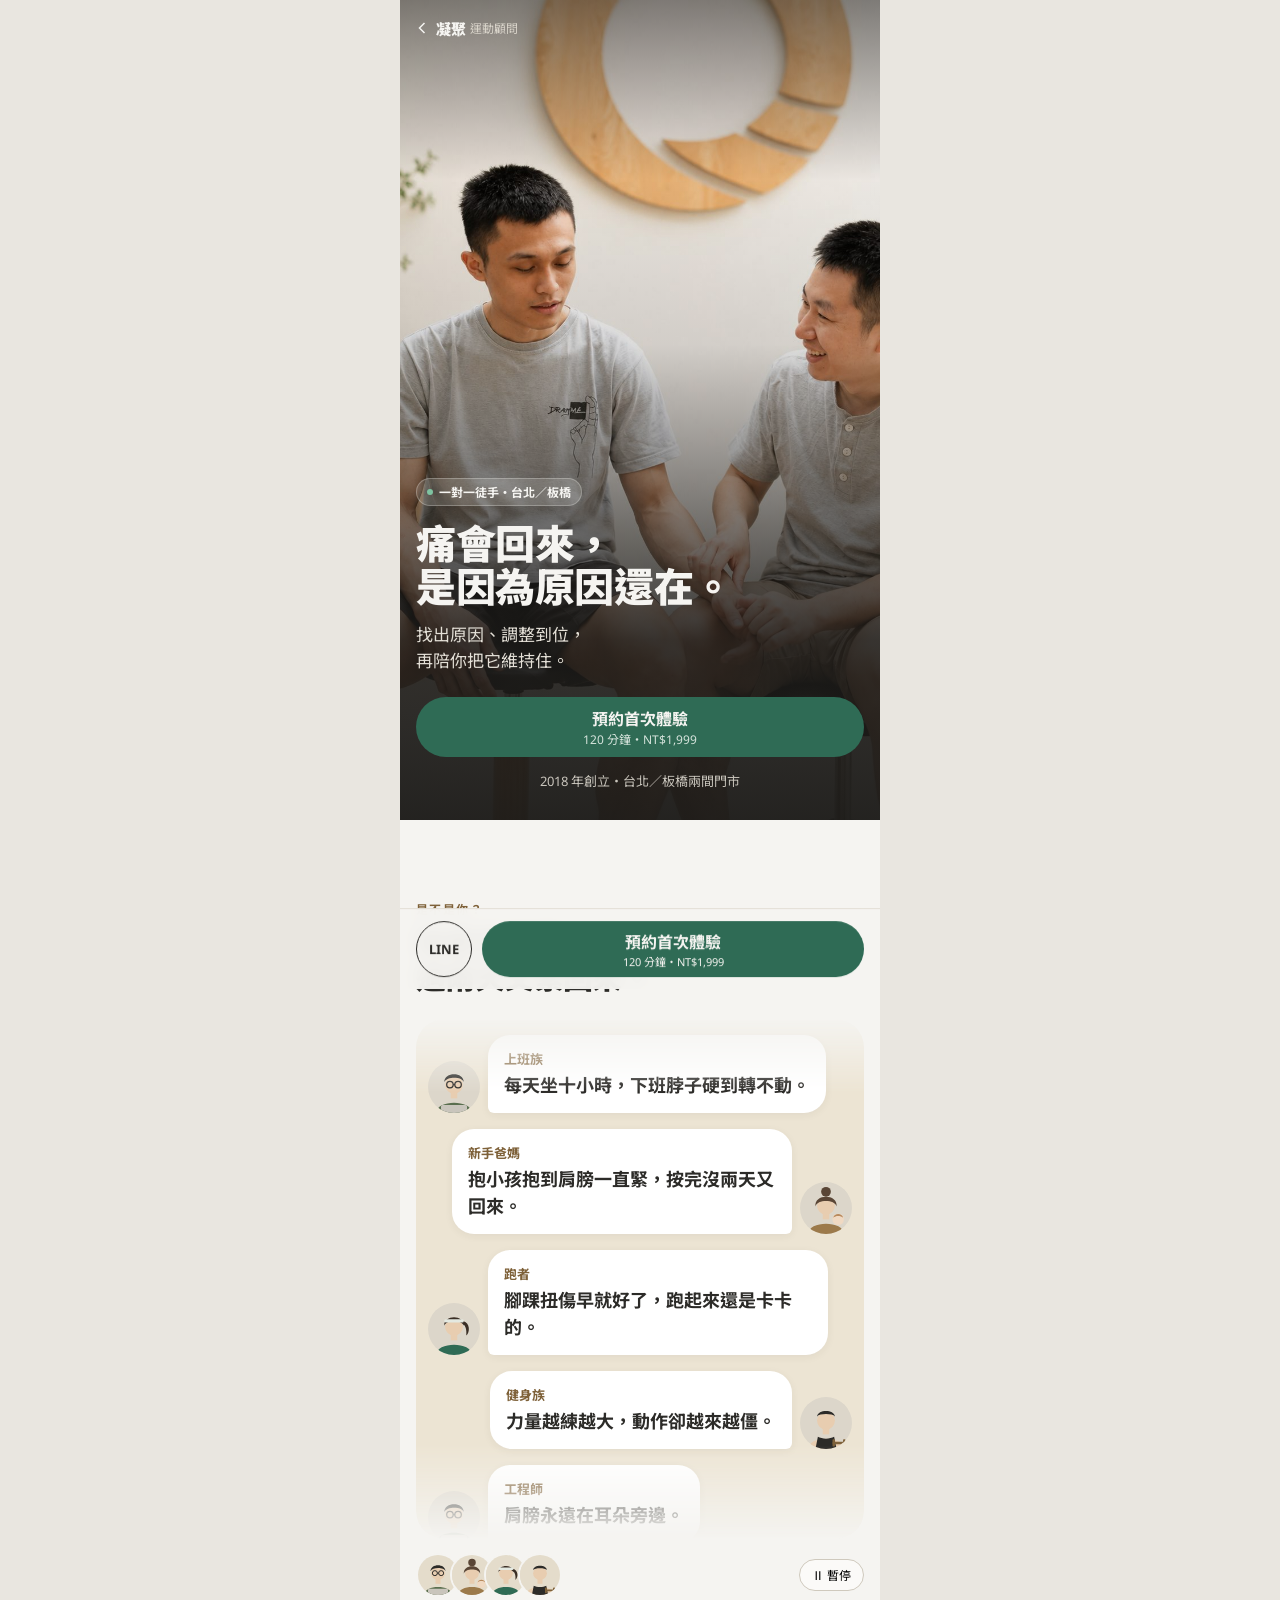
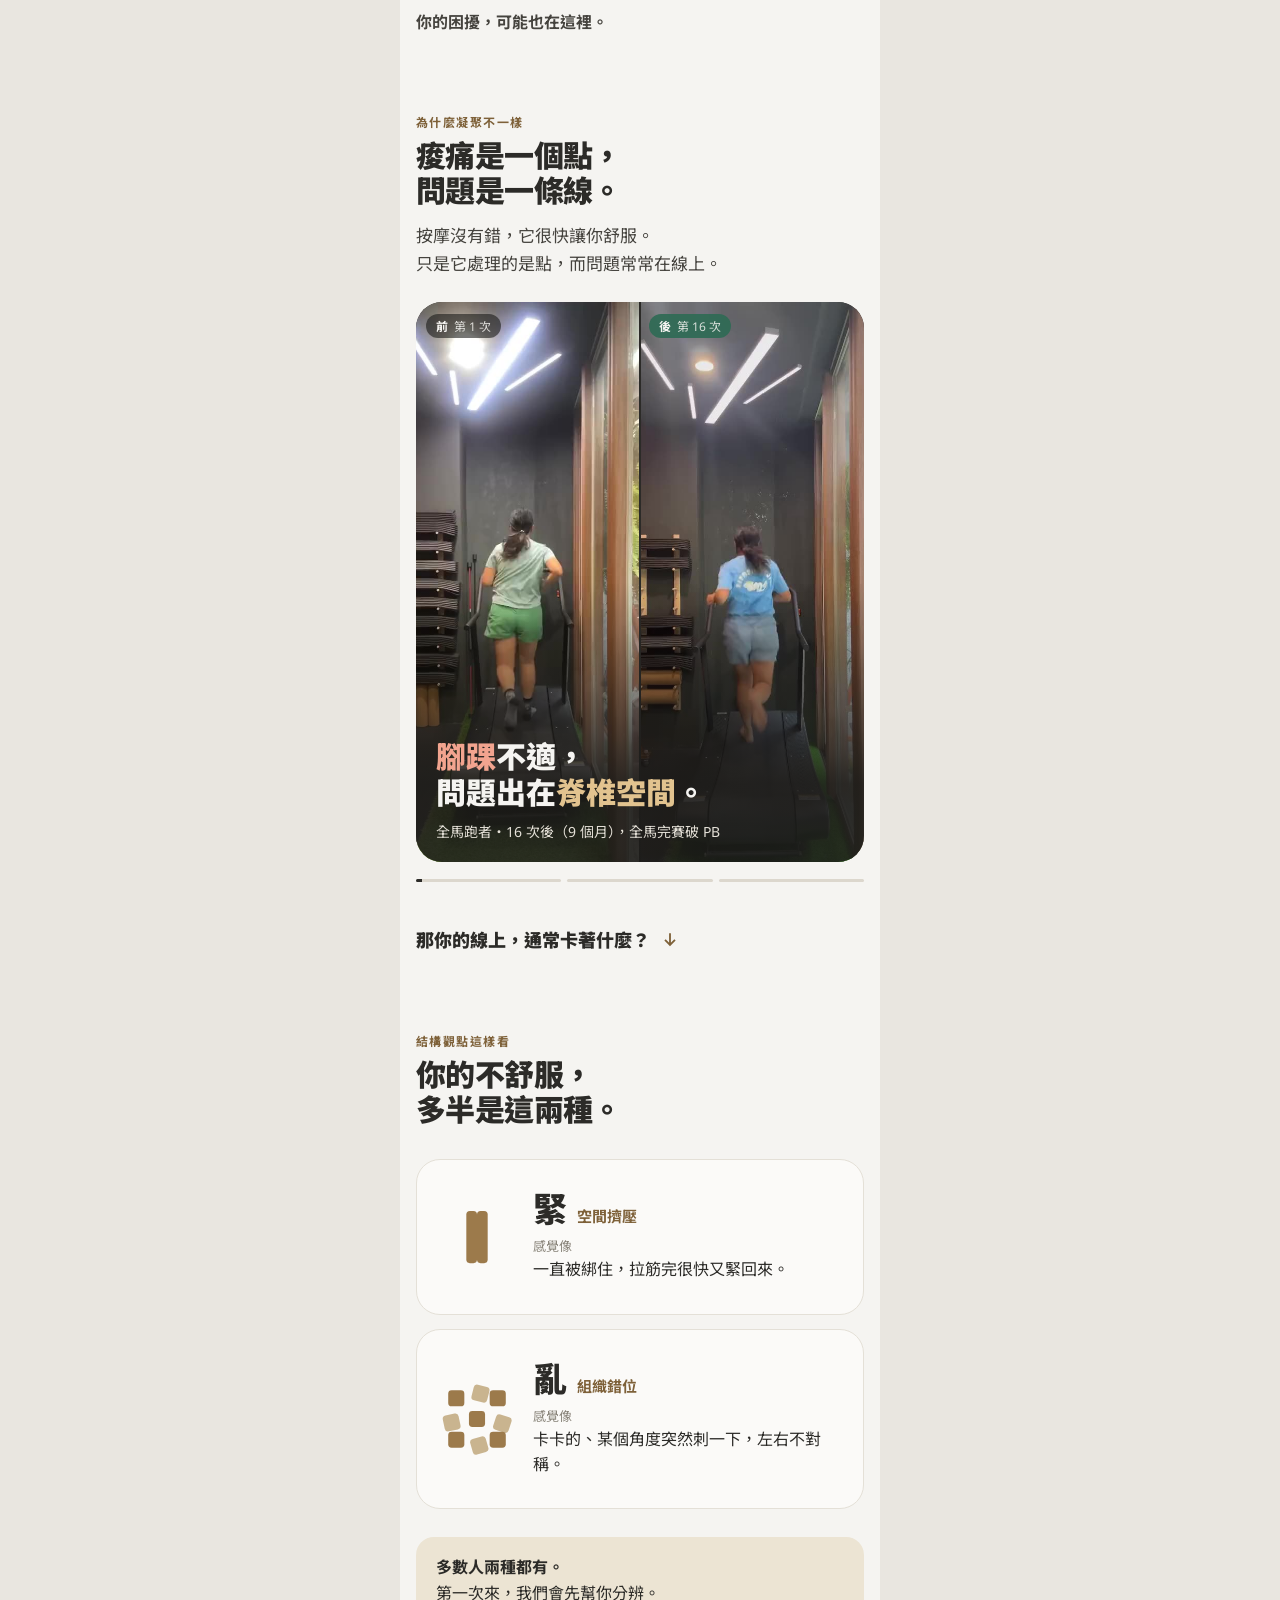
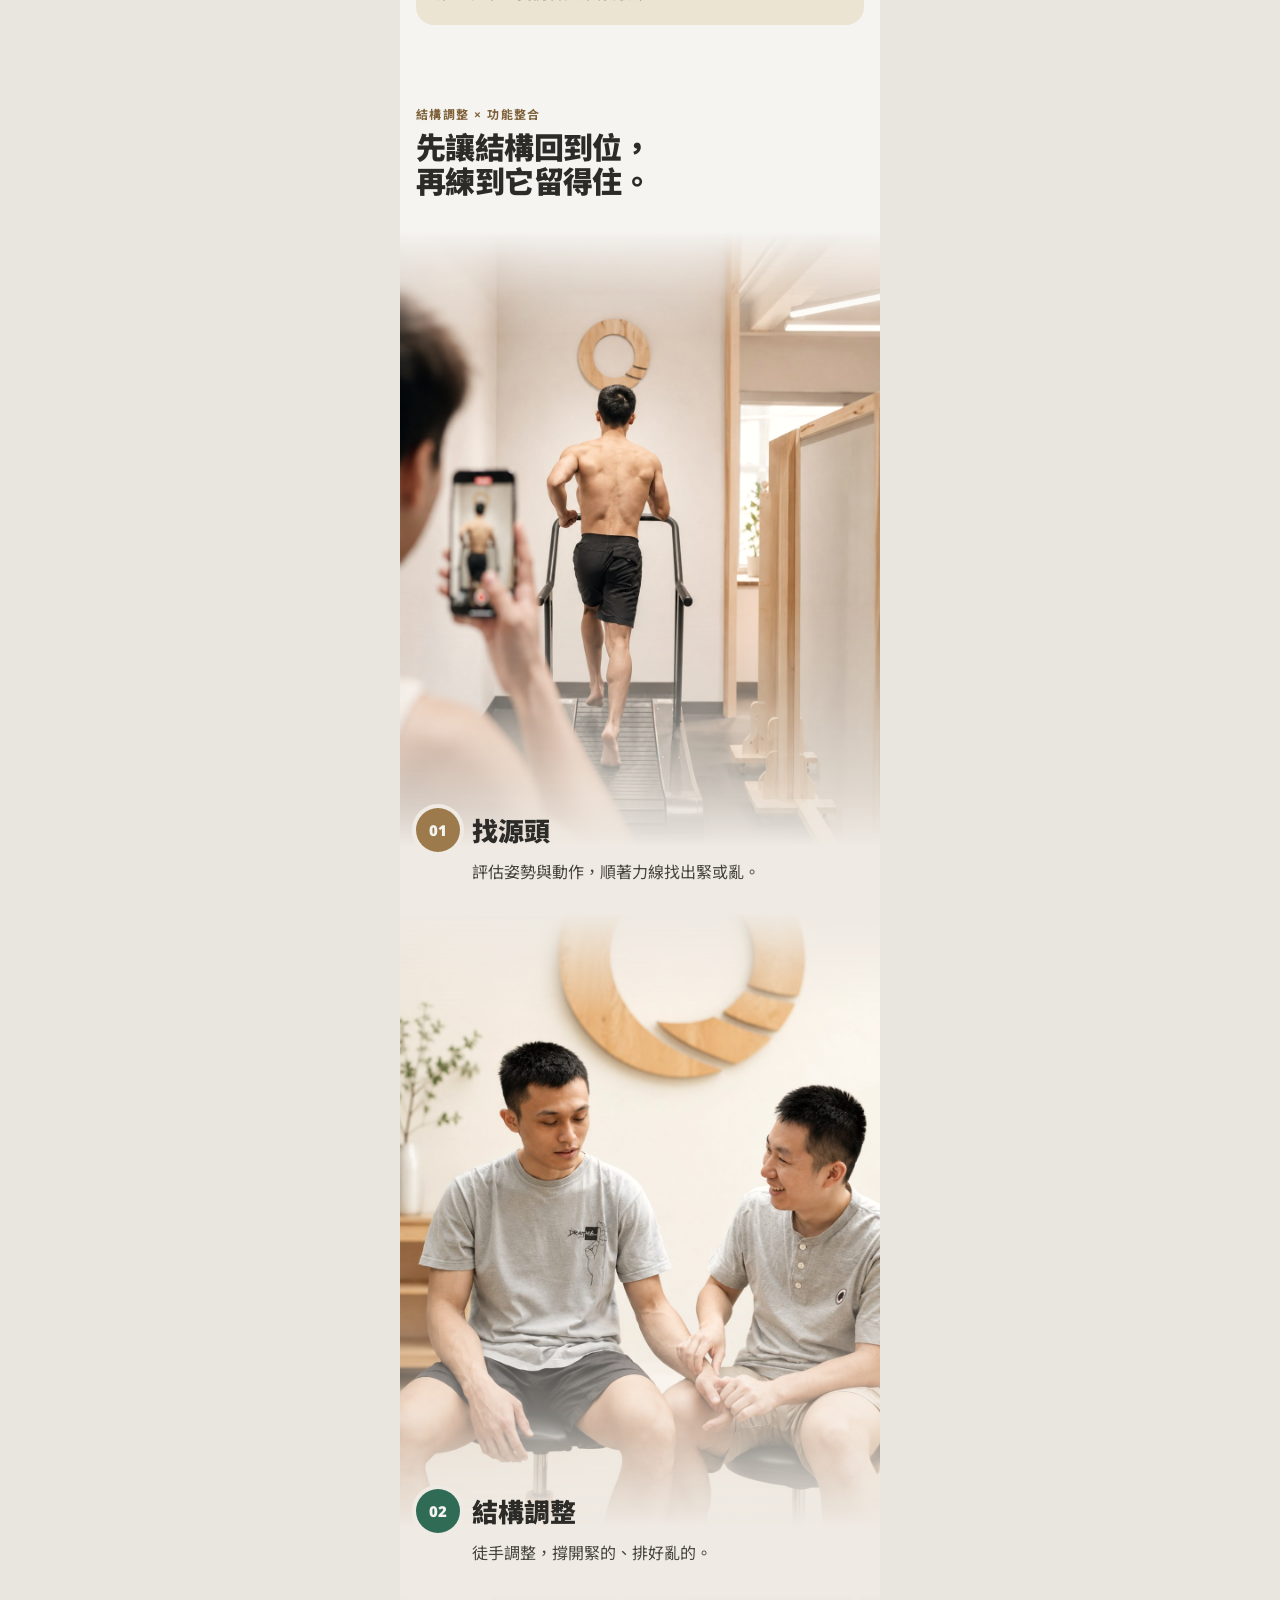
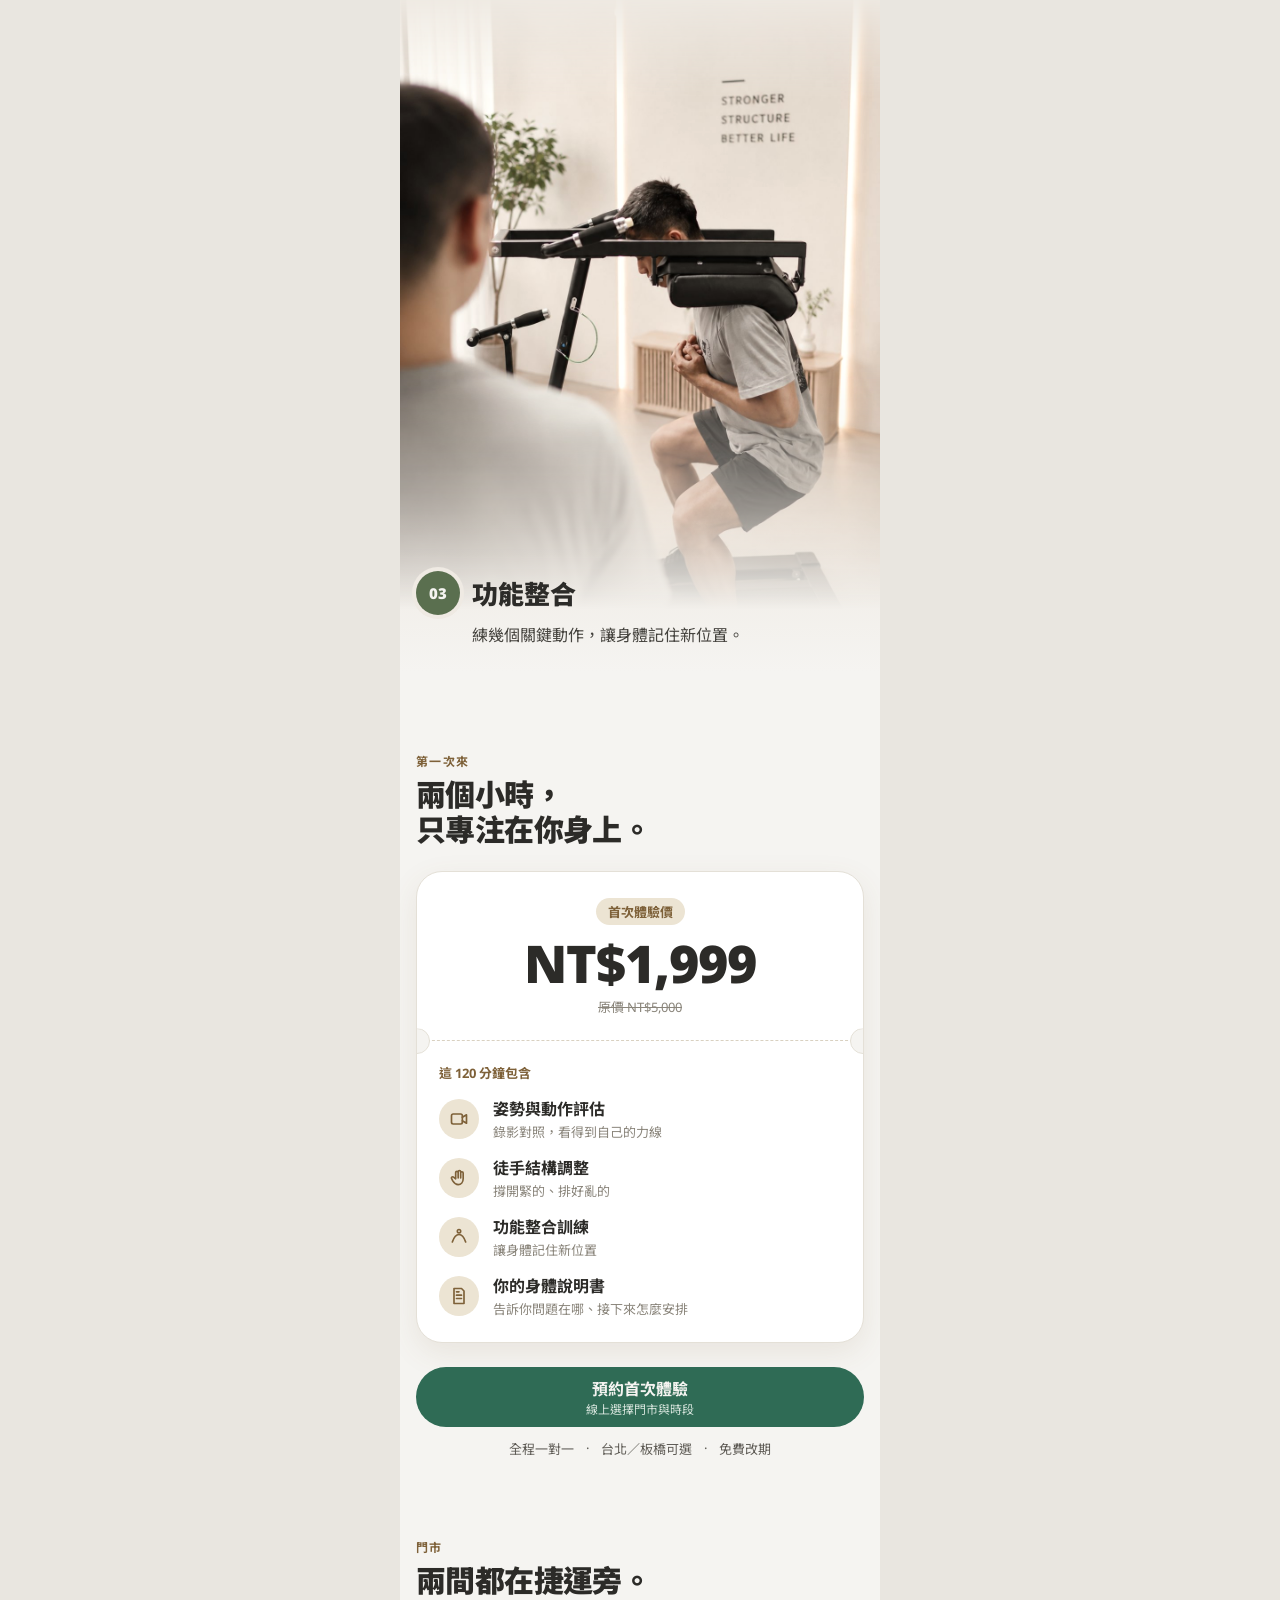
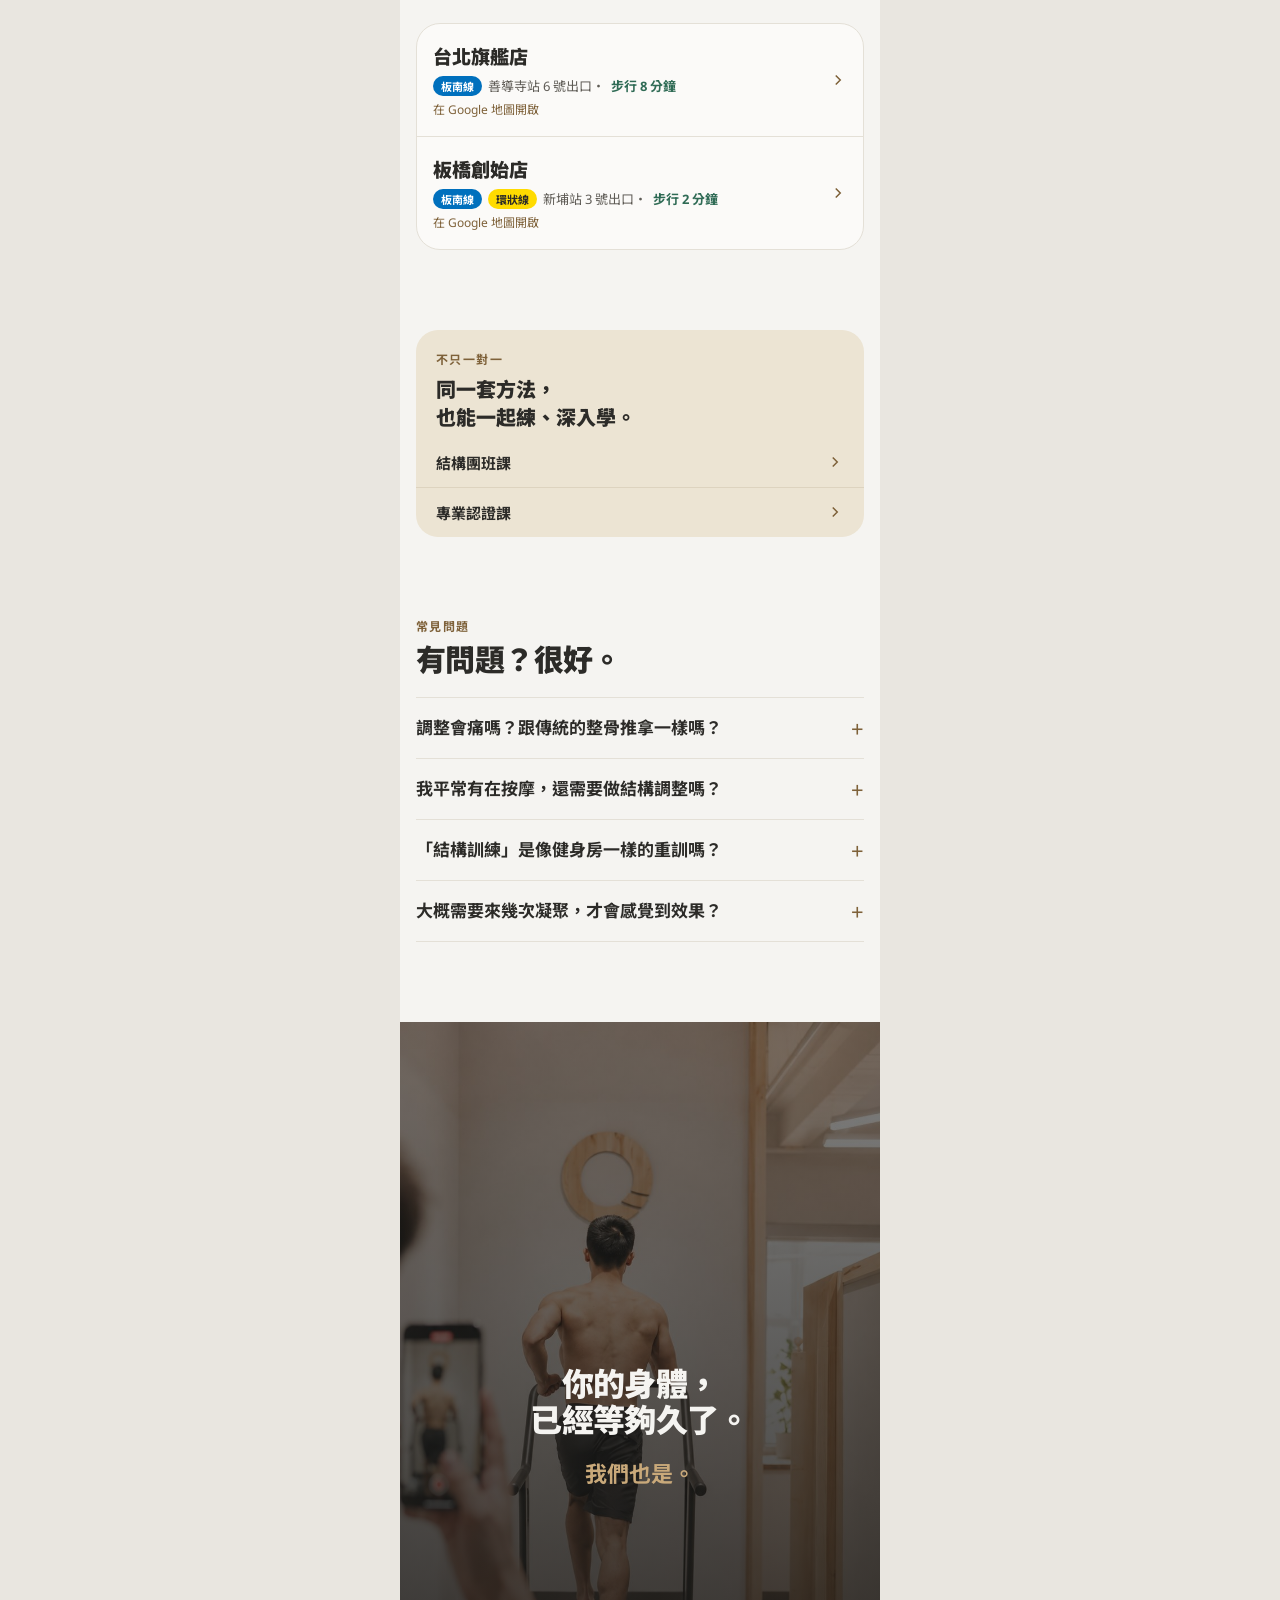
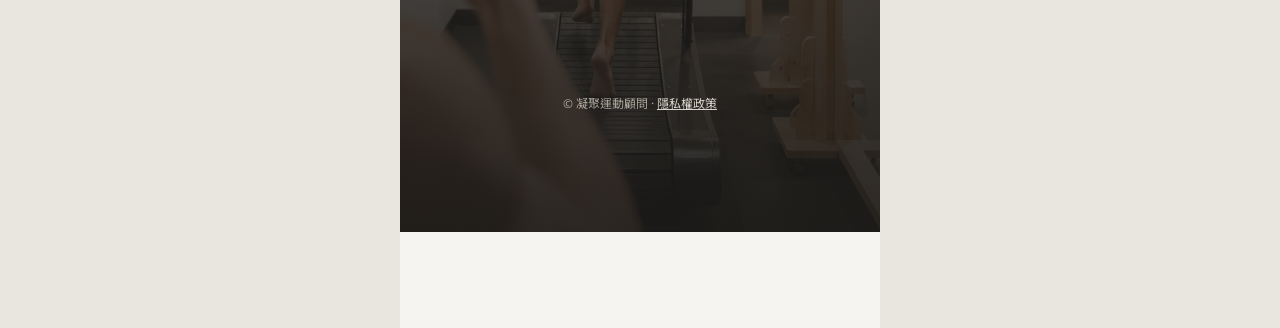
==== site/index.html @ 3a81dccf "Version asset URLs so updates reach returning visitors Assets were cached for 7 days under fixed nam" ====
<!doctype html>
<html lang="zh-Hant">
<head>
<meta charset="utf-8">
<meta name="viewport" content="width=device-width, initial-scale=1, viewport-fit=cover">
<title>一對一結構調整｜凝聚運動顧問</title>
<meta name="description" content="痛會回來，是因為原因還在。凝聚的一對一結構調整 × 功能整合，先找出源頭、調整到位，再練到它留得住。台北／板橋兩間門市，首次體驗 120 分鐘 NT$1,999。">
<meta name="robots" content="noindex">
<link rel="canonical" href="https://start-landing.nameless-wood-bba1.workers.dev/">
<meta property="og:type" content="website">
<meta property="og:locale" content="zh_TW">
<meta property="og:title" content="一對一結構調整｜凝聚運動顧問">
<meta property="og:description" content="痛會回來，是因為原因還在。凝聚的一對一結構調整 × 功能整合，先找出源頭、調整到位，再練到它留得住。台北／板橋兩間門市，首次體驗 120 分鐘 NT$1,999。">
<meta property="og:url" content="https://start-landing.nameless-wood-bba1.workers.dev/">
<meta property="og:image" content="https://start-landing.nameless-wood-bba1.workers.dev/assets/img/flow-2.jpg?v=5206227f">
<meta name="twitter:card" content="summary_large_image">
<meta name="theme-color" content="#2C2B28">
<link rel="icon" href="favicon.svg" type="image/svg+xml">
<link rel="preconnect" href="https://fonts.googleapis.com">
<link rel="preconnect" href="https://fonts.gstatic.com" crossorigin>
<link href="https://fonts.googleapis.com/css2?family=Noto+Sans:wght@400;700;900&family=Noto+Sans+TC:wght@400;700;900&display=swap" rel="stylesheet">
<link rel="preload" as="image" href="assets/img/flow-2.jpg?v=5206227f" fetchpriority="high">
<link rel="stylesheet" href="assets/site.css?v=52beefb7">
<script>window.SITE={"ga4": "G-55G78H5BPG", "pixel": "800186701890749", "lineTag": "da896487-a669-425e-be02-3dc3afbd3638", "page": "one-on-one-zh", "booking": "https://liff.line.me/2001467446-KNVd49W2"};</script>
<script async src="https://www.googletagmanager.com/gtag/js?id=G-55G78H5BPG"></script>
<script src="assets/track.js?v=8aa7894e"></script>
<script type="application/ld+json">{"@context": "https://schema.org", "@graph": [{"@type": "Organization", "@id": "#org", "name": "凝聚運動顧問", "alternateName": "Cohesion Sports Consulting", "foundingDate": "2018", "url": "https://start-landing.nameless-wood-bba1.workers.dev/"}, {"@type": "Service", "name": "一對一結構調整 × 功能整合", "provider": {"@id": "#org"}, "offers": {"@type": "Offer", "name": "首次體驗 120 分鐘", "price": "1999", "priceCurrency": "TWD"}}, {"@type": "SportsActivityLocation", "name": "凝聚運動顧問 台北旗艦店", "parentOrganization": {"@id": "#org"}, "hasMap": "https://maps.app.goo.gl/Krt4iJGSLNFcKaqJA", "address": {"@type": "PostalAddress", "addressLocality": "台北市", "addressCountry": "TW"}}, {"@type": "SportsActivityLocation", "name": "凝聚運動顧問 板橋創始店", "parentOrganization": {"@id": "#org"}, "hasMap": "https://maps.app.goo.gl/pUZz4HPXpt5n4fYy9", "address": {"@type": "PostalAddress", "addressLocality": "新北市板橋區", "addressCountry": "TW"}}, {"@type": "FAQPage", "mainEntity": [{"@type": "Question", "name": "調整會痛嗎？跟傳統的整骨推拿一樣嗎？", "acceptedAnswer": {"@type": "Answer", "text": "怕痛也能安心體驗！凝聚的結構調整採用柔性手法結合運動科學實證方法論，不僅安全有效，而且溫和放鬆。結構思維，是順應身體自然排列用不激起本體防衛的漸進方式為身體結構撐開空間、乖乖歸位。"}}, {"@type": "Question", "name": "我平常有在按摩，還需要做結構調整嗎？", "acceptedAnswer": {"@type": "Answer", "text": "這取決於你的需求。如果只是想「短暫放鬆」疲勞自己滾滾筒或一般按摩就足夠。但如果「同一處總是反覆痠痛」那代表骨架結構或發力已經歪了。讓凝聚從結構幫您找出根本原因打破反覆緊繃的惡性循環。"}}, {"@type": "Question", "name": "「結構訓練」是像健身房一樣的重訓嗎？", "acceptedAnswer": {"@type": "Answer", "text": "跟重訓完全不一樣！當身體結構調整歸位後如果不改變過往錯誤的動作慣性剛理順的骨架很快又會被拉歪。透過精準的「結構功能整合訓練」引導腦神經系統重新學習發力。這不是為了練壯而是為了喚醒沉睡的肌肉讓身體記住新的、正確的使用軌跡！"}}, {"@type": "Question", "name": "大概需要來幾次凝聚，才會感覺到效果？", "acceptedAnswer": {"@type": "Answer", "text": "第一次，就有感輕盈！大多數人「第一次」體驗後就能感受變輕盈、更靈活！若要改變長年問題——建議初期安排每週一次調整最快一個月就能有感好轉。體驗後，訓練師會協助評估你的身體狀況與運動目標規劃最適合的專屬週期計劃。"}}]}]}</script>
<style>
body{margin:0}

button{font:inherit;cursor:pointer}
@keyframes rise{from{transform:translateY(0)}to{transform:translateY(-50%)}}
@keyframes rise{from{transform:translateY(0)}to{transform:translateY(-50%)}}
@keyframes spreadL{0%,25%{transform:translateX(5px)}60%,100%{transform:translateX(0)}}
@keyframes spreadR{0%,25%{transform:translateX(-5px)}60%,100%{transform:translateX(0)}}
@keyframes arrows{0%,30%{opacity:0}60%,100%{opacity:1}}
@keyframes cardIn{from{opacity:0;transform:translateY(18px)}to{opacity:1;transform:none}}
@keyframes sq1{0%,25%{transform:translate(3px,-4px) rotate(14deg)}60%,100%{transform:none}}
@keyframes sq3{0%,25%{transform:translate(-4px,3px) rotate(-12deg)}60%,100%{transform:none}}
@keyframes sq5{0%,25%{transform:translate(4px,4px) rotate(18deg)}60%,100%{transform:none}}
@keyframes sq7{0%,25%{transform:translate(2px,5px) rotate(-16deg)}60%,100%{transform:none}}
@keyframes kb{from{transform:scale(1.04)}to{transform:scale(1.16)}}
@media (prefers-reduced-motion: reduce){.kb{animation:none!important}}
</style>
</head>
<body>
<div class="page" style="position: relative; box-sizing: border-box; background: #F5F4F1; color: #2C2B28; overflow: hidden">
  <div style="position: absolute; top: 0; left: 0; right: 0; z-index: 2; display: flex; align-items: center; justify-content: space-between; height: 56px; padding: 0 12px 0 4px; color: #F5F4F1">
    <a href="https://portaly.cc/cicostudio" data-track="nav_hub" aria-label="返回凝聚集合頁" style="display: flex; align-items: center; gap: 4px; height: 44px; padding: 0 8px; color: #F5F4F1"><svg width="20" height="20" viewBox="0 0 24 24" fill="none" stroke="#F5F4F1" stroke-width="1.8" aria-hidden="true"><path d="M15 6l-6 6 6 6"></path></svg><span style="font-size: 15px; font-weight: 900">凝聚</span><span style="font-size: 12px; color: #D9D4CA">運動顧問</span></a>
    
  </div>
  <section data-section="hero" aria-label="開場" style="position: relative; height: 780px; overflow: hidden; background: #2C2B28; color: #F5F4F1">
<div aria-hidden="true" style="position: absolute; inset: 0"><div id="hero-slides" class="hero-slides"><img class="hero-slide on" src="assets/img/flow-2.jpg?v=5206227f" alt="" fetchpriority="high"><img class="hero-slide" src="assets/img/flow-1.jpg?v=4ca7fa2f" alt="" loading="lazy"><img class="hero-slide" src="assets/img/flow-3.jpg?v=12012077" alt="" loading="lazy"></div></div>
    <div aria-hidden="true" style="position: absolute; inset: 0; background: linear-gradient(180deg, rgba(28,27,25,0.55) 0%, rgba(28,27,25,0.05) 22%, rgba(28,27,25,0.15) 42%, rgba(28,27,25,0.88) 78%, rgba(28,27,25,0.96) 100%)"></div>
    
    <div style="position: absolute; left: 16px; right: 16px; bottom: 28px">
      <span style="display: inline-flex; align-items: center; gap: 6px; padding: 4px 10px; border-radius: 999px; background: rgba(245,244,241,0.16); border: 1px solid rgba(245,244,241,0.28); font-size: 12px; font-weight: 700"><span aria-hidden="true" style="width: 6px; height: 6px; border-radius: 3px; background: #7FC3A1"></span>一對一徒手・台北／板橋</span>
      <h1 style="margin: 16px 0 0; font-size: 40px; font-weight: 900; line-height: 1.08; letter-spacing: -0.01em">痛會回來，<br>是因為原因還在。</h1>
      <p style="margin: 14px 0 0; font-size: 17px; line-height: 1.5; color: #E4E0D7">找出原因、調整到位，<br>再陪你把它維持住。</p>
      <a href="https://liff.line.me/2001467446-KNVd49W2" data-cta="hero" style="display: flex; flex-direction: column; align-items: center; justify-content: center; height: 60px; margin-top: 24px; border-radius: 30px; background: #2F6B55; color: #F5F4F1"><span style="font-size: 16px; font-weight: 700">預約首次體驗</span><span style="font-size: 12px; color: #D6E4DC">120 分鐘・NT$1,999</span></a>
      <div style="margin-top: 14px; font-size: 13px; line-height: 1.6; color: #C9C5BC; text-align: center">2018 年創立・台北／板橋兩間門市</div>
    </div>
  </section>
  <section data-section="pain_wall" style="padding: 80px 16px 0">
    <div style="font-size: 12px; font-weight: 700; letter-spacing: 0.12em; text-transform: uppercase; color: #7E6139">是不是你？</div>
    <h2 style="margin: 8px 0 0; font-size: 30px; font-weight: 900; line-height: 1.15; letter-spacing: -0.02em">按摩完舒服一天，<br>過兩天又緊回來。</h2>
    <div style="position: relative; height: 520px; margin-top: 24px; border-radius: 28px; background: #ECE4D3; overflow: hidden; -webkit-mask-image: linear-gradient(180deg, transparent 0%, #000 14%, #000 82%, transparent 100%); mask-image: linear-gradient(180deg, transparent 0%, #000 14%, #000 82%, transparent 100%)">
      <div class="anim" style="display: flex; flex-direction: column; animation: rise 40s linear infinite; animation-play-state: running" id="wall">
        <div style="display: flex; flex-direction: column; gap: 16px; padding: 16px 12px"><div style="display: flex; gap: 8px; align-items: flex-end; margin-right: 24px"><svg width="52" height="52" viewBox="0 0 64 64" aria-hidden="true" style="display: block; flex: 0 0 auto"><circle cx="32" cy="32" r="32" fill="#DCD6CA"></circle><clipPath id="cdesk52"><circle cx="32" cy="32" r="32"></circle></clipPath><g clip-path="url(#cdesk52)"><path d="M10 64 C10 47, 54 47, 54 64 Z" fill="#5A6F4F"></path><rect x="28" y="38" width="8" height="8" fill="#E8CDB0"></rect><circle cx="32" cy="29" r="11" fill="#E8CDB0"></circle><path d="M20 26 C20 13, 44 13, 44 26 C42 19, 23 19, 20 26 Z" fill="#2C2B28"></path><circle cx="27" cy="29" r="4" fill="none" stroke="#2C2B28" stroke-width="1.6"></circle><circle cx="37" cy="29" r="4" fill="none" stroke="#2C2B28" stroke-width="1.6"></circle><path d="M31 29 H33" stroke="#2C2B28" stroke-width="1.6"></path><rect x="16" y="54" width="32" height="10" rx="2" fill="#C9C5BC"></rect></g></svg><div style="padding: 14px 16px; border-radius: 22px 22px 22px 6px; background: #FFFFFF; box-shadow: 0 2px 8px rgba(44,43,40,0.06)"><div style="font-size: 13px; color: #7E6139; font-weight: 700">上班族</div><div style="font-size: 18px; font-weight: 700; line-height: 1.5; margin-top: 4px">每天坐十小時，下班脖子硬到轉不動。</div></div></div><div style="display: flex; flex-direction: row-reverse; gap: 8px; align-items: flex-end; margin-left: 24px"><svg width="52" height="52" viewBox="0 0 64 64" aria-hidden="true" style="display: block; flex: 0 0 auto"><circle cx="32" cy="32" r="32" fill="#DCD6CA"></circle><clipPath id="cparent52"><circle cx="32" cy="32" r="32"></circle></clipPath><g clip-path="url(#cparent52)"><path d="M10 64 C10 47, 54 47, 54 64 Z" fill="#9C7A4B"></path><rect x="28" y="38" width="8" height="8" fill="#E8CDB0"></rect><circle cx="32" cy="29" r="11" fill="#E8CDB0"></circle><path d="M19 30 C17 14, 47 14, 45 30 C43 21, 21 21, 19 30 Z" fill="#5A4636"></path><circle cx="32" cy="12" r="6" fill="#5A4636"></circle><circle cx="47" cy="46" r="7" fill="#F0D9C2"></circle><path d="M41 44 C42 38, 52 38, 53 44 C50 41, 44 41, 41 44 Z" fill="#B88A5E"></path></g></svg><div style="padding: 14px 16px; border-radius: 22px 22px 6px 22px; background: #FFFFFF; box-shadow: 0 2px 8px rgba(44,43,40,0.06)"><div style="font-size: 13px; color: #7E6139; font-weight: 700">新手爸媽</div><div style="font-size: 18px; font-weight: 700; line-height: 1.5; margin-top: 4px">抱小孩抱到肩膀一直緊，按完沒兩天又回來。</div></div></div><div style="display: flex; gap: 8px; align-items: flex-end; margin-right: 24px"><svg width="52" height="52" viewBox="0 0 64 64" aria-hidden="true" style="display: block; flex: 0 0 auto"><circle cx="32" cy="32" r="32" fill="#DCD6CA"></circle><clipPath id="crunner52"><circle cx="32" cy="32" r="32"></circle></clipPath><g clip-path="url(#crunner52)"><path d="M10 64 C10 47, 54 47, 54 64 Z" fill="#2F6B55"></path><rect x="28" y="38" width="8" height="8" fill="#E8CDB0"></rect><circle cx="32" cy="29" r="11" fill="#E8CDB0"></circle><path d="M20 28 C19 14, 45 14, 44 28 C42 20, 22 20, 20 28 Z" fill="#3A2E25"></path><path d="M43 22 C52 24, 52 36, 47 40 C48 33, 46 27, 43 26 Z" fill="#3A2E25"></path><rect x="20" y="20" width="24" height="4" rx="2" fill="#E4E9E1"></rect></g></svg><div style="padding: 14px 16px; border-radius: 22px 22px 22px 6px; background: #FFFFFF; box-shadow: 0 2px 8px rgba(44,43,40,0.06)"><div style="font-size: 13px; color: #7E6139; font-weight: 700">跑者</div><div style="font-size: 18px; font-weight: 700; line-height: 1.5; margin-top: 4px">腳踝扭傷早就好了，跑起來還是卡卡的。</div></div></div><div style="display: flex; flex-direction: row-reverse; gap: 8px; align-items: flex-end; margin-left: 24px"><svg width="52" height="52" viewBox="0 0 64 64" aria-hidden="true" style="display: block; flex: 0 0 auto"><circle cx="32" cy="32" r="32" fill="#DCD6CA"></circle><clipPath id="cgym52"><circle cx="32" cy="32" r="32"></circle></clipPath><g clip-path="url(#cgym52)"><path d="M10 64 C10 47, 54 47, 54 64 Z" fill="#E8CDB0"></path><path d="M19 64 L22 49 C27 52, 37 52, 42 49 L45 64 Z" fill="#2C2B28"></path><rect x="28" y="38" width="8" height="8" fill="#E8CDB0"></rect><circle cx="32" cy="29" r="11" fill="#E8CDB0"></circle><path d="M21 24 C22 15, 42 15, 43 24 C40 20, 24 20, 21 24 Z" fill="#2C2B28"></path><rect x="40" y="55" width="16" height="3" rx="1.5" fill="#7E6139"></rect><rect x="40" y="52" width="3" height="9" rx="1" fill="#7E6139"></rect><rect x="53" y="52" width="3" height="9" rx="1" fill="#7E6139"></rect></g></svg><div style="padding: 14px 16px; border-radius: 22px 22px 6px 22px; background: #FFFFFF; box-shadow: 0 2px 8px rgba(44,43,40,0.06)"><div style="font-size: 13px; color: #7E6139; font-weight: 700">健身族</div><div style="font-size: 18px; font-weight: 700; line-height: 1.5; margin-top: 4px">力量越練越大，動作卻越來越僵。</div></div></div><div style="display: flex; gap: 8px; align-items: flex-end; margin-right: 24px"><svg width="52" height="52" viewBox="0 0 64 64" aria-hidden="true" style="display: block; flex: 0 0 auto"><circle cx="32" cy="32" r="32" fill="#DCD6CA"></circle><clipPath id="cdesk52"><circle cx="32" cy="32" r="32"></circle></clipPath><g clip-path="url(#cdesk52)"><path d="M10 64 C10 47, 54 47, 54 64 Z" fill="#5A6F4F"></path><rect x="28" y="38" width="8" height="8" fill="#E8CDB0"></rect><circle cx="32" cy="29" r="11" fill="#E8CDB0"></circle><path d="M20 26 C20 13, 44 13, 44 26 C42 19, 23 19, 20 26 Z" fill="#2C2B28"></path><circle cx="27" cy="29" r="4" fill="none" stroke="#2C2B28" stroke-width="1.6"></circle><circle cx="37" cy="29" r="4" fill="none" stroke="#2C2B28" stroke-width="1.6"></circle><path d="M31 29 H33" stroke="#2C2B28" stroke-width="1.6"></path><rect x="16" y="54" width="32" height="10" rx="2" fill="#C9C5BC"></rect></g></svg><div style="padding: 14px 16px; border-radius: 22px 22px 22px 6px; background: #FFFFFF; box-shadow: 0 2px 8px rgba(44,43,40,0.06)"><div style="font-size: 13px; color: #7E6139; font-weight: 700">工程師</div><div style="font-size: 18px; font-weight: 700; line-height: 1.5; margin-top: 4px">肩膀永遠在耳朵旁邊。</div></div></div><div style="display: flex; flex-direction: row-reverse; gap: 8px; align-items: flex-end; margin-left: 24px"><svg width="52" height="52" viewBox="0 0 64 64" aria-hidden="true" style="display: block; flex: 0 0 auto"><circle cx="32" cy="32" r="32" fill="#DCD6CA"></circle><clipPath id="cparent52"><circle cx="32" cy="32" r="32"></circle></clipPath><g clip-path="url(#cparent52)"><path d="M10 64 C10 47, 54 47, 54 64 Z" fill="#9C7A4B"></path><rect x="28" y="38" width="8" height="8" fill="#E8CDB0"></rect><circle cx="32" cy="29" r="11" fill="#E8CDB0"></circle><path d="M19 30 C17 14, 47 14, 45 30 C43 21, 21 21, 19 30 Z" fill="#5A4636"></path><circle cx="32" cy="12" r="6" fill="#5A4636"></circle><circle cx="47" cy="46" r="7" fill="#F0D9C2"></circle><path d="M41 44 C42 38, 52 38, 53 44 C50 41, 44 41, 41 44 Z" fill="#B88A5E"></path></g></svg><div style="padding: 14px 16px; border-radius: 22px 22px 6px 22px; background: #FFFFFF; box-shadow: 0 2px 8px rgba(44,43,40,0.06)"><div style="font-size: 13px; color: #7E6139; font-weight: 700">新手爸媽</div><div style="font-size: 18px; font-weight: 700; line-height: 1.5; margin-top: 4px">手腕痛到不敢抱太久。</div></div></div><div style="display: flex; gap: 8px; align-items: flex-end; margin-right: 24px"><svg width="52" height="52" viewBox="0 0 64 64" aria-hidden="true" style="display: block; flex: 0 0 auto"><circle cx="32" cy="32" r="32" fill="#DCD6CA"></circle><clipPath id="crunner52"><circle cx="32" cy="32" r="32"></circle></clipPath><g clip-path="url(#crunner52)"><path d="M10 64 C10 47, 54 47, 54 64 Z" fill="#2F6B55"></path><rect x="28" y="38" width="8" height="8" fill="#E8CDB0"></rect><circle cx="32" cy="29" r="11" fill="#E8CDB0"></circle><path d="M20 28 C19 14, 45 14, 44 28 C42 20, 22 20, 20 28 Z" fill="#3A2E25"></path><path d="M43 22 C52 24, 52 36, 47 40 C48 33, 46 27, 43 26 Z" fill="#3A2E25"></path><rect x="20" y="20" width="24" height="4" rx="2" fill="#E4E9E1"></rect></g></svg><div style="padding: 14px 16px; border-radius: 22px 22px 22px 6px; background: #FFFFFF; box-shadow: 0 2px 8px rgba(44,43,40,0.06)"><div style="font-size: 13px; color: #7E6139; font-weight: 700">馬拉松跑者</div><div style="font-size: 18px; font-weight: 700; line-height: 1.5; margin-top: 4px">跑到 20K，膝蓋外側就開始刺痛。</div></div></div><div style="display: flex; flex-direction: row-reverse; gap: 8px; align-items: flex-end; margin-left: 24px"><svg width="52" height="52" viewBox="0 0 64 64" aria-hidden="true" style="display: block; flex: 0 0 auto"><circle cx="32" cy="32" r="32" fill="#DCD6CA"></circle><clipPath id="cgym52"><circle cx="32" cy="32" r="32"></circle></clipPath><g clip-path="url(#cgym52)"><path d="M10 64 C10 47, 54 47, 54 64 Z" fill="#E8CDB0"></path><path d="M19 64 L22 49 C27 52, 37 52, 42 49 L45 64 Z" fill="#2C2B28"></path><rect x="28" y="38" width="8" height="8" fill="#E8CDB0"></rect><circle cx="32" cy="29" r="11" fill="#E8CDB0"></circle><path d="M21 24 C22 15, 42 15, 43 24 C40 20, 24 20, 21 24 Z" fill="#2C2B28"></path><rect x="40" y="55" width="16" height="3" rx="1.5" fill="#7E6139"></rect><rect x="40" y="52" width="3" height="9" rx="1" fill="#7E6139"></rect><rect x="53" y="52" width="3" height="9" rx="1" fill="#7E6139"></rect></g></svg><div style="padding: 14px 16px; border-radius: 22px 22px 6px 22px; background: #FFFFFF; box-shadow: 0 2px 8px rgba(44,43,40,0.06)"><div style="font-size: 13px; color: #7E6139; font-weight: 700">健身族</div><div style="font-size: 18px; font-weight: 700; line-height: 1.5; margin-top: 4px">深蹲蹲不下去，教練說我髖很緊。</div></div></div></div>
        <div aria-hidden="true" style="display: flex; flex-direction: column; gap: 16px; padding: 16px 12px"><div style="display: flex; gap: 8px; align-items: flex-end; margin-right: 24px"><svg width="52" height="52" viewBox="0 0 64 64" aria-hidden="true" style="display: block; flex: 0 0 auto"><circle cx="32" cy="32" r="32" fill="#DCD6CA"></circle><clipPath id="cdesk52"><circle cx="32" cy="32" r="32"></circle></clipPath><g clip-path="url(#cdesk52)"><path d="M10 64 C10 47, 54 47, 54 64 Z" fill="#5A6F4F"></path><rect x="28" y="38" width="8" height="8" fill="#E8CDB0"></rect><circle cx="32" cy="29" r="11" fill="#E8CDB0"></circle><path d="M20 26 C20 13, 44 13, 44 26 C42 19, 23 19, 20 26 Z" fill="#2C2B28"></path><circle cx="27" cy="29" r="4" fill="none" stroke="#2C2B28" stroke-width="1.6"></circle><circle cx="37" cy="29" r="4" fill="none" stroke="#2C2B28" stroke-width="1.6"></circle><path d="M31 29 H33" stroke="#2C2B28" stroke-width="1.6"></path><rect x="16" y="54" width="32" height="10" rx="2" fill="#C9C5BC"></rect></g></svg><div style="padding: 14px 16px; border-radius: 22px 22px 22px 6px; background: #FFFFFF; box-shadow: 0 2px 8px rgba(44,43,40,0.06)"><div style="font-size: 13px; color: #7E6139; font-weight: 700">上班族</div><div style="font-size: 18px; font-weight: 700; line-height: 1.5; margin-top: 4px">每天坐十小時，下班脖子硬到轉不動。</div></div></div><div style="display: flex; flex-direction: row-reverse; gap: 8px; align-items: flex-end; margin-left: 24px"><svg width="52" height="52" viewBox="0 0 64 64" aria-hidden="true" style="display: block; flex: 0 0 auto"><circle cx="32" cy="32" r="32" fill="#DCD6CA"></circle><clipPath id="cparent52"><circle cx="32" cy="32" r="32"></circle></clipPath><g clip-path="url(#cparent52)"><path d="M10 64 C10 47, 54 47, 54 64 Z" fill="#9C7A4B"></path><rect x="28" y="38" width="8" height="8" fill="#E8CDB0"></rect><circle cx="32" cy="29" r="11" fill="#E8CDB0"></circle><path d="M19 30 C17 14, 47 14, 45 30 C43 21, 21 21, 19 30 Z" fill="#5A4636"></path><circle cx="32" cy="12" r="6" fill="#5A4636"></circle><circle cx="47" cy="46" r="7" fill="#F0D9C2"></circle><path d="M41 44 C42 38, 52 38, 53 44 C50 41, 44 41, 41 44 Z" fill="#B88A5E"></path></g></svg><div style="padding: 14px 16px; border-radius: 22px 22px 6px 22px; background: #FFFFFF; box-shadow: 0 2px 8px rgba(44,43,40,0.06)"><div style="font-size: 13px; color: #7E6139; font-weight: 700">新手爸媽</div><div style="font-size: 18px; font-weight: 700; line-height: 1.5; margin-top: 4px">抱小孩抱到肩膀一直緊，按完沒兩天又回來。</div></div></div><div style="display: flex; gap: 8px; align-items: flex-end; margin-right: 24px"><svg width="52" height="52" viewBox="0 0 64 64" aria-hidden="true" style="display: block; flex: 0 0 auto"><circle cx="32" cy="32" r="32" fill="#DCD6CA"></circle><clipPath id="crunner52"><circle cx="32" cy="32" r="32"></circle></clipPath><g clip-path="url(#crunner52)"><path d="M10 64 C10 47, 54 47, 54 64 Z" fill="#2F6B55"></path><rect x="28" y="38" width="8" height="8" fill="#E8CDB0"></rect><circle cx="32" cy="29" r="11" fill="#E8CDB0"></circle><path d="M20 28 C19 14, 45 14, 44 28 C42 20, 22 20, 20 28 Z" fill="#3A2E25"></path><path d="M43 22 C52 24, 52 36, 47 40 C48 33, 46 27, 43 26 Z" fill="#3A2E25"></path><rect x="20" y="20" width="24" height="4" rx="2" fill="#E4E9E1"></rect></g></svg><div style="padding: 14px 16px; border-radius: 22px 22px 22px 6px; background: #FFFFFF; box-shadow: 0 2px 8px rgba(44,43,40,0.06)"><div style="font-size: 13px; color: #7E6139; font-weight: 700">跑者</div><div style="font-size: 18px; font-weight: 700; line-height: 1.5; margin-top: 4px">腳踝扭傷早就好了，跑起來還是卡卡的。</div></div></div><div style="display: flex; flex-direction: row-reverse; gap: 8px; align-items: flex-end; margin-left: 24px"><svg width="52" height="52" viewBox="0 0 64 64" aria-hidden="true" style="display: block; flex: 0 0 auto"><circle cx="32" cy="32" r="32" fill="#DCD6CA"></circle><clipPath id="cgym52"><circle cx="32" cy="32" r="32"></circle></clipPath><g clip-path="url(#cgym52)"><path d="M10 64 C10 47, 54 47, 54 64 Z" fill="#E8CDB0"></path><path d="M19 64 L22 49 C27 52, 37 52, 42 49 L45 64 Z" fill="#2C2B28"></path><rect x="28" y="38" width="8" height="8" fill="#E8CDB0"></rect><circle cx="32" cy="29" r="11" fill="#E8CDB0"></circle><path d="M21 24 C22 15, 42 15, 43 24 C40 20, 24 20, 21 24 Z" fill="#2C2B28"></path><rect x="40" y="55" width="16" height="3" rx="1.5" fill="#7E6139"></rect><rect x="40" y="52" width="3" height="9" rx="1" fill="#7E6139"></rect><rect x="53" y="52" width="3" height="9" rx="1" fill="#7E6139"></rect></g></svg><div style="padding: 14px 16px; border-radius: 22px 22px 6px 22px; background: #FFFFFF; box-shadow: 0 2px 8px rgba(44,43,40,0.06)"><div style="font-size: 13px; color: #7E6139; font-weight: 700">健身族</div><div style="font-size: 18px; font-weight: 700; line-height: 1.5; margin-top: 4px">力量越練越大，動作卻越來越僵。</div></div></div><div style="display: flex; gap: 8px; align-items: flex-end; margin-right: 24px"><svg width="52" height="52" viewBox="0 0 64 64" aria-hidden="true" style="display: block; flex: 0 0 auto"><circle cx="32" cy="32" r="32" fill="#DCD6CA"></circle><clipPath id="cdesk52"><circle cx="32" cy="32" r="32"></circle></clipPath><g clip-path="url(#cdesk52)"><path d="M10 64 C10 47, 54 47, 54 64 Z" fill="#5A6F4F"></path><rect x="28" y="38" width="8" height="8" fill="#E8CDB0"></rect><circle cx="32" cy="29" r="11" fill="#E8CDB0"></circle><path d="M20 26 C20 13, 44 13, 44 26 C42 19, 23 19, 20 26 Z" fill="#2C2B28"></path><circle cx="27" cy="29" r="4" fill="none" stroke="#2C2B28" stroke-width="1.6"></circle><circle cx="37" cy="29" r="4" fill="none" stroke="#2C2B28" stroke-width="1.6"></circle><path d="M31 29 H33" stroke="#2C2B28" stroke-width="1.6"></path><rect x="16" y="54" width="32" height="10" rx="2" fill="#C9C5BC"></rect></g></svg><div style="padding: 14px 16px; border-radius: 22px 22px 22px 6px; background: #FFFFFF; box-shadow: 0 2px 8px rgba(44,43,40,0.06)"><div style="font-size: 13px; color: #7E6139; font-weight: 700">工程師</div><div style="font-size: 18px; font-weight: 700; line-height: 1.5; margin-top: 4px">肩膀永遠在耳朵旁邊。</div></div></div><div style="display: flex; flex-direction: row-reverse; gap: 8px; align-items: flex-end; margin-left: 24px"><svg width="52" height="52" viewBox="0 0 64 64" aria-hidden="true" style="display: block; flex: 0 0 auto"><circle cx="32" cy="32" r="32" fill="#DCD6CA"></circle><clipPath id="cparent52"><circle cx="32" cy="32" r="32"></circle></clipPath><g clip-path="url(#cparent52)"><path d="M10 64 C10 47, 54 47, 54 64 Z" fill="#9C7A4B"></path><rect x="28" y="38" width="8" height="8" fill="#E8CDB0"></rect><circle cx="32" cy="29" r="11" fill="#E8CDB0"></circle><path d="M19 30 C17 14, 47 14, 45 30 C43 21, 21 21, 19 30 Z" fill="#5A4636"></path><circle cx="32" cy="12" r="6" fill="#5A4636"></circle><circle cx="47" cy="46" r="7" fill="#F0D9C2"></circle><path d="M41 44 C42 38, 52 38, 53 44 C50 41, 44 41, 41 44 Z" fill="#B88A5E"></path></g></svg><div style="padding: 14px 16px; border-radius: 22px 22px 6px 22px; background: #FFFFFF; box-shadow: 0 2px 8px rgba(44,43,40,0.06)"><div style="font-size: 13px; color: #7E6139; font-weight: 700">新手爸媽</div><div style="font-size: 18px; font-weight: 700; line-height: 1.5; margin-top: 4px">手腕痛到不敢抱太久。</div></div></div><div style="display: flex; gap: 8px; align-items: flex-end; margin-right: 24px"><svg width="52" height="52" viewBox="0 0 64 64" aria-hidden="true" style="display: block; flex: 0 0 auto"><circle cx="32" cy="32" r="32" fill="#DCD6CA"></circle><clipPath id="crunner52"><circle cx="32" cy="32" r="32"></circle></clipPath><g clip-path="url(#crunner52)"><path d="M10 64 C10 47, 54 47, 54 64 Z" fill="#2F6B55"></path><rect x="28" y="38" width="8" height="8" fill="#E8CDB0"></rect><circle cx="32" cy="29" r="11" fill="#E8CDB0"></circle><path d="M20 28 C19 14, 45 14, 44 28 C42 20, 22 20, 20 28 Z" fill="#3A2E25"></path><path d="M43 22 C52 24, 52 36, 47 40 C48 33, 46 27, 43 26 Z" fill="#3A2E25"></path><rect x="20" y="20" width="24" height="4" rx="2" fill="#E4E9E1"></rect></g></svg><div style="padding: 14px 16px; border-radius: 22px 22px 22px 6px; background: #FFFFFF; box-shadow: 0 2px 8px rgba(44,43,40,0.06)"><div style="font-size: 13px; color: #7E6139; font-weight: 700">馬拉松跑者</div><div style="font-size: 18px; font-weight: 700; line-height: 1.5; margin-top: 4px">跑到 20K，膝蓋外側就開始刺痛。</div></div></div><div style="display: flex; flex-direction: row-reverse; gap: 8px; align-items: flex-end; margin-left: 24px"><svg width="52" height="52" viewBox="0 0 64 64" aria-hidden="true" style="display: block; flex: 0 0 auto"><circle cx="32" cy="32" r="32" fill="#DCD6CA"></circle><clipPath id="cgym52"><circle cx="32" cy="32" r="32"></circle></clipPath><g clip-path="url(#cgym52)"><path d="M10 64 C10 47, 54 47, 54 64 Z" fill="#E8CDB0"></path><path d="M19 64 L22 49 C27 52, 37 52, 42 49 L45 64 Z" fill="#2C2B28"></path><rect x="28" y="38" width="8" height="8" fill="#E8CDB0"></rect><circle cx="32" cy="29" r="11" fill="#E8CDB0"></circle><path d="M21 24 C22 15, 42 15, 43 24 C40 20, 24 20, 21 24 Z" fill="#2C2B28"></path><rect x="40" y="55" width="16" height="3" rx="1.5" fill="#7E6139"></rect><rect x="40" y="52" width="3" height="9" rx="1" fill="#7E6139"></rect><rect x="53" y="52" width="3" height="9" rx="1" fill="#7E6139"></rect></g></svg><div style="padding: 14px 16px; border-radius: 22px 22px 6px 22px; background: #FFFFFF; box-shadow: 0 2px 8px rgba(44,43,40,0.06)"><div style="font-size: 13px; color: #7E6139; font-weight: 700">健身族</div><div style="font-size: 18px; font-weight: 700; line-height: 1.5; margin-top: 4px">深蹲蹲不下去，教練說我髖很緊。</div></div></div></div>
      </div>
    </div>
    <div style="display: flex; align-items: center; justify-content: space-between; margin-top: 14px">
      <div style="display: flex"><span style="margin-right: -10px; border: 2px solid #F5F4F1; border-radius: 22px"><svg width="40" height="40" viewBox="0 0 64 64" aria-hidden="true" style="display: block; flex: 0 0 auto"><circle cx="32" cy="32" r="32" fill="#E4DCCB"></circle><clipPath id="cdesk40"><circle cx="32" cy="32" r="32"></circle></clipPath><g clip-path="url(#cdesk40)"><path d="M10 64 C10 47, 54 47, 54 64 Z" fill="#5A6F4F"></path><rect x="28" y="38" width="8" height="8" fill="#E8CDB0"></rect><circle cx="32" cy="29" r="11" fill="#E8CDB0"></circle><path d="M20 26 C20 13, 44 13, 44 26 C42 19, 23 19, 20 26 Z" fill="#2C2B28"></path><circle cx="27" cy="29" r="4" fill="none" stroke="#2C2B28" stroke-width="1.6"></circle><circle cx="37" cy="29" r="4" fill="none" stroke="#2C2B28" stroke-width="1.6"></circle><path d="M31 29 H33" stroke="#2C2B28" stroke-width="1.6"></path><rect x="16" y="54" width="32" height="10" rx="2" fill="#C9C5BC"></rect></g></svg></span><span style="margin-right: -10px; border: 2px solid #F5F4F1; border-radius: 22px"><svg width="40" height="40" viewBox="0 0 64 64" aria-hidden="true" style="display: block; flex: 0 0 auto"><circle cx="32" cy="32" r="32" fill="#E4DCCB"></circle><clipPath id="cparent40"><circle cx="32" cy="32" r="32"></circle></clipPath><g clip-path="url(#cparent40)"><path d="M10 64 C10 47, 54 47, 54 64 Z" fill="#9C7A4B"></path><rect x="28" y="38" width="8" height="8" fill="#E8CDB0"></rect><circle cx="32" cy="29" r="11" fill="#E8CDB0"></circle><path d="M19 30 C17 14, 47 14, 45 30 C43 21, 21 21, 19 30 Z" fill="#5A4636"></path><circle cx="32" cy="12" r="6" fill="#5A4636"></circle><circle cx="47" cy="46" r="7" fill="#F0D9C2"></circle><path d="M41 44 C42 38, 52 38, 53 44 C50 41, 44 41, 41 44 Z" fill="#B88A5E"></path></g></svg></span><span style="margin-right: -10px; border: 2px solid #F5F4F1; border-radius: 22px"><svg width="40" height="40" viewBox="0 0 64 64" aria-hidden="true" style="display: block; flex: 0 0 auto"><circle cx="32" cy="32" r="32" fill="#E4DCCB"></circle><clipPath id="crunner40"><circle cx="32" cy="32" r="32"></circle></clipPath><g clip-path="url(#crunner40)"><path d="M10 64 C10 47, 54 47, 54 64 Z" fill="#2F6B55"></path><rect x="28" y="38" width="8" height="8" fill="#E8CDB0"></rect><circle cx="32" cy="29" r="11" fill="#E8CDB0"></circle><path d="M20 28 C19 14, 45 14, 44 28 C42 20, 22 20, 20 28 Z" fill="#3A2E25"></path><path d="M43 22 C52 24, 52 36, 47 40 C48 33, 46 27, 43 26 Z" fill="#3A2E25"></path><rect x="20" y="20" width="24" height="4" rx="2" fill="#E4E9E1"></rect></g></svg></span><span style="margin-right: -10px; border: 2px solid #F5F4F1; border-radius: 22px"><svg width="40" height="40" viewBox="0 0 64 64" aria-hidden="true" style="display: block; flex: 0 0 auto"><circle cx="32" cy="32" r="32" fill="#E4DCCB"></circle><clipPath id="cgym40"><circle cx="32" cy="32" r="32"></circle></clipPath><g clip-path="url(#cgym40)"><path d="M10 64 C10 47, 54 47, 54 64 Z" fill="#E8CDB0"></path><path d="M19 64 L22 49 C27 52, 37 52, 42 49 L45 64 Z" fill="#2C2B28"></path><rect x="28" y="38" width="8" height="8" fill="#E8CDB0"></rect><circle cx="32" cy="29" r="11" fill="#E8CDB0"></circle><path d="M21 24 C22 15, 42 15, 43 24 C40 20, 24 20, 21 24 Z" fill="#2C2B28"></path><rect x="40" y="55" width="16" height="3" rx="1.5" fill="#7E6139"></rect><rect x="40" y="52" width="3" height="9" rx="1" fill="#7E6139"></rect><rect x="53" y="52" width="3" height="9" rx="1" fill="#7E6139"></rect></g></svg></span></div>
      <button type="button" id="wall-toggle" aria-pressed="false" aria-label="暫停動畫" style="height: 32px; padding: 0 12px; border-radius: 16px; border: 1px solid #CFC9BD; background: #FBFAF8; font-size: 12px">Ⅱ 暫停</button>
    </div>
    <div style="font-size: 16px; font-weight: 700; color: #45433E; margin-top: 12px">你的困擾，可能也在這裡。</div>
  </section>
  <section data-section="cases" style="padding: 80px 16px 0">
    <div style="font-size: 12px; font-weight: 700; letter-spacing: 0.12em; text-transform: uppercase; color: #7E6139">為什麼凝聚不一樣</div>
    <h2 style="margin: 8px 0 0; font-size: 30px; font-weight: 900; line-height: 1.15; letter-spacing: -0.02em">痠痛是一個點，<br>問題是一條線。</h2>
<p style="margin: 14px 0 0; font-size: 17px; line-height: 1.65; color: #45433E">按摩沒有錯，它很快讓你舒服。<br>只是它處理的是點，而問題常常在線上。</p>
    <div style="margin-top: 24px; border-radius: 26px; overflow: hidden">
      <div class="anim" id="case-track" style="display: flex; transition: transform .6s ease">
        <div class="case" role="group" aria-roledescription="slide" aria-label="案例 1：腳踝不適，問題出在脊椎空間。全馬跑者・16 次後（9 個月），全馬完賽破 PB" data-case="case01" style="position: relative; flex: 0 0 100%; aspect-ratio: 4 / 5; color: #F5F4F1; background: #2C2B28">
          <div style="position: absolute; inset: 0; display: flex; gap: 2px"><div style="flex: 1; overflow: hidden"><video data-src="assets/media/case01-before.mp4?v=4fb8d995" poster="assets/media/case01-before.jpg?v=dbf182d6" muted loop playsinline preload="none" aria-hidden="true" style="width: 100%; height: 100%; object-fit: cover; display: block"></video></div><div style="flex: 1; overflow: hidden"><video data-src="assets/media/case01-after.mp4?v=6ff2ea9f" poster="assets/media/case01-after.jpg?v=dc4ef570" muted loop playsinline preload="none" aria-hidden="true" style="width: 100%; height: 100%; object-fit: cover; display: block"></video></div></div>
          <span style="position: absolute; left: 10px; top: 12px; display: flex; align-items: center; gap: 6px; padding: 3px 10px; border-radius: 999px; background: rgba(28,27,25,0.6); font-size: 12px; font-weight: 700">前<span style="font-weight: 400; opacity: .85">第 1 次</span></span>
          <span style="position: absolute; left: calc(50% + 9px); top: 12px; display: flex; align-items: center; gap: 6px; padding: 3px 10px; border-radius: 999px; background: rgba(47,107,85,0.92); font-size: 12px; font-weight: 700">後<span style="font-weight: 400; opacity: .85">第 16 次</span></span>
          <div aria-hidden="true" style="position: absolute; left: 0; right: 0; bottom: 0; height: 50%; background: linear-gradient(180deg, rgba(28,27,25,0) 0%, rgba(28,27,25,0.9) 72%)"></div>
          <div style="position: absolute; left: 20px; right: 20px; bottom: 20px">
            <div style="font-size: 30px; font-weight: 900; line-height: 1.2"><span style="color: #F2A48F">腳踝</span>不適，<br>問題出在<span style="color: #E2C38F">脊椎空間</span>。</div>
            <div style="font-size: 14px; color: #E4E0D7; margin-top: 10px; line-height: 1.5">全馬跑者・16 次後（9 個月），全馬完賽破 PB</div>
          </div>
        </div>
        <div class="case" role="group" aria-roledescription="slide" aria-label="案例 2：右肩疼痛，問題出在右肋筋膜。HYROX 選手・1 次調整，訓練無痛上強度" data-case="case02" style="position: relative; flex: 0 0 100%; aspect-ratio: 4 / 5; color: #F5F4F1; background: #2C2B28">
          <div style="position: absolute; inset: 0; display: flex; gap: 2px"><div style="flex: 1; overflow: hidden"><video data-src="assets/media/case02-before.mp4?v=7fa7a2c2" poster="assets/media/case02-before.jpg?v=c1ccb853" muted loop playsinline preload="none" aria-hidden="true" style="width: 100%; height: 100%; object-fit: cover; display: block"></video></div><div style="flex: 1; overflow: hidden"><video data-src="assets/media/case02-after.mp4?v=c5b95491" poster="assets/media/case02-after.jpg?v=24d27eb0" muted loop playsinline preload="none" aria-hidden="true" style="width: 100%; height: 100%; object-fit: cover; display: block"></video></div></div>
          <span style="position: absolute; left: 10px; top: 12px; display: flex; align-items: center; gap: 6px; padding: 3px 10px; border-radius: 999px; background: rgba(28,27,25,0.6); font-size: 12px; font-weight: 700">前<span style="font-weight: 400; opacity: .85">第 1 次</span></span>
          <span style="position: absolute; left: calc(50% + 9px); top: 12px; display: flex; align-items: center; gap: 6px; padding: 3px 10px; border-radius: 999px; background: rgba(47,107,85,0.92); font-size: 12px; font-weight: 700">後<span style="font-weight: 400; opacity: .85">當天</span></span>
          <div aria-hidden="true" style="position: absolute; left: 0; right: 0; bottom: 0; height: 50%; background: linear-gradient(180deg, rgba(28,27,25,0) 0%, rgba(28,27,25,0.9) 72%)"></div>
          <div style="position: absolute; left: 20px; right: 20px; bottom: 20px">
            <div style="font-size: 30px; font-weight: 900; line-height: 1.2"><span style="color: #F2A48F">右肩</span>疼痛，<br>問題出在<span style="color: #E2C38F">右肋筋膜</span>。</div>
            <div style="font-size: 14px; color: #E4E0D7; margin-top: 10px; line-height: 1.5">HYROX 選手・1 次調整，訓練無痛上強度</div>
          </div>
        </div>
        <div class="case" role="group" aria-roledescription="slide" aria-label="案例 3：膝蓋卡頓，問題出在脊椎鎖死。上班族・1 次調整，出國狂走都不累" data-case="case03" style="position: relative; flex: 0 0 100%; aspect-ratio: 4 / 5; color: #F5F4F1; background: #2C2B28">
          <div style="position: absolute; inset: 0; display: flex; gap: 2px"><div style="flex: 1; overflow: hidden"><video data-src="assets/media/case03-before.mp4?v=19d81297" poster="assets/media/case03-before.jpg?v=4f998041" muted loop playsinline preload="none" aria-hidden="true" style="width: 100%; height: 100%; object-fit: cover; display: block"></video></div><div style="flex: 1; overflow: hidden"><video data-src="assets/media/case03-after.mp4?v=8c0e40d1" poster="assets/media/case03-after.jpg?v=678a0181" muted loop playsinline preload="none" aria-hidden="true" style="width: 100%; height: 100%; object-fit: cover; display: block"></video></div></div>
          <span style="position: absolute; left: 10px; top: 12px; display: flex; align-items: center; gap: 6px; padding: 3px 10px; border-radius: 999px; background: rgba(28,27,25,0.6); font-size: 12px; font-weight: 700">前<span style="font-weight: 400; opacity: .85">第 1 次</span></span>
          <span style="position: absolute; left: calc(50% + 9px); top: 12px; display: flex; align-items: center; gap: 6px; padding: 3px 10px; border-radius: 999px; background: rgba(47,107,85,0.92); font-size: 12px; font-weight: 700">後<span style="font-weight: 400; opacity: .85">當天</span></span>
          <div aria-hidden="true" style="position: absolute; left: 0; right: 0; bottom: 0; height: 50%; background: linear-gradient(180deg, rgba(28,27,25,0) 0%, rgba(28,27,25,0.9) 72%)"></div>
          <div style="position: absolute; left: 20px; right: 20px; bottom: 20px">
            <div style="font-size: 30px; font-weight: 900; line-height: 1.2"><span style="color: #F2A48F">膝蓋</span>卡頓，<br>問題出在<span style="color: #E2C38F">脊椎鎖死</span>。</div>
            <div style="font-size: 14px; color: #E4E0D7; margin-top: 10px; line-height: 1.5">上班族・1 次調整，出國狂走都不累</div>
          </div>
        </div>
      </div>
    </div>
    <div id="case-dots" style="display: flex; gap: 6px">
      <button type="button" class="case-dot" data-go="0" aria-label="看第 1 個案例" style="flex: 1; height: 36px; padding: 0; border: 0; background: transparent; display: flex; align-items: center"><span style="display: block; width: 100%; height: 3px; border-radius: 2px; background: #DCD7CD; overflow: hidden"><span class="bar" style="display: block; height: 100%; width: 0; background: #2C2B28"></span></span></button><button type="button" class="case-dot" data-go="1" aria-label="看第 2 個案例" style="flex: 1; height: 36px; padding: 0; border: 0; background: transparent; display: flex; align-items: center"><span style="display: block; width: 100%; height: 3px; border-radius: 2px; background: #DCD7CD; overflow: hidden"><span class="bar" style="display: block; height: 100%; width: 0; background: #2C2B28"></span></span></button><button type="button" class="case-dot" data-go="2" aria-label="看第 3 個案例" style="flex: 1; height: 36px; padding: 0; border: 0; background: transparent; display: flex; align-items: center"><span style="display: block; width: 100%; height: 3px; border-radius: 2px; background: #DCD7CD; overflow: hidden"><span class="bar" style="display: block; height: 100%; width: 0; background: #2C2B28"></span></span></button>
    </div>
    <div style="display: flex; align-items: center; gap: 10px; margin-top: 28px">
      <span style="font-size: 18px; font-weight: 900">那你的線上，通常卡著什麼？</span>
      <svg width="20" height="20" viewBox="0 0 24 24" fill="none" stroke="#7E6139" stroke-width="2.2" aria-hidden="true"><path d="M12 5v14M6 13l6 6 6-6"></path></svg>
    </div>
  </section>
  <section data-section="tight_tangled" style="padding: 80px 16px 0">
    <div style="font-size: 12px; font-weight: 700; letter-spacing: 0.12em; text-transform: uppercase; color: #7E6139">結構觀點這樣看</div>
    <h2 style="margin: 8px 0 0; font-size: 30px; font-weight: 900; line-height: 1.15; letter-spacing: -0.02em">你的不舒服，<br>多半是這兩種。</h2>
    <div style="display: flex; flex-direction: column; gap: 14px; margin-top: 32px">
      <div class="anim" style="animation: cardIn .7s ease-out .15s both; display: flex; gap: 18px; align-items: center; padding: 32px 22px; border-radius: 24px; background: #FBFAF8; border: 1px solid #E4E0D7"><div style="flex: 0 0 76px; display: flex; justify-content: center"><svg width="76" height="76" viewBox="0 0 64 64" aria-hidden="true"><rect class="anim" x="18" y="10" width="9" height="44" rx="3" fill="#9C7A4B" style="transform: translateX(5px); animation: spreadL 3.2s ease-in-out infinite alternate"></rect><rect class="anim" x="37" y="10" width="9" height="44" rx="3" fill="#9C7A4B" style="transform: translateX(-5px); animation: spreadR 3.2s ease-in-out infinite alternate"></rect><g class="anim" style="opacity: 0; animation: arrows 3.2s ease-in-out infinite alternate"><path d="M14 32 H3 M7 27 L2 32 L7 37 M50 32 H61 M57 27 L62 32 L57 37" stroke="#2F6B55" stroke-width="2.5" fill="none" stroke-linecap="round" stroke-linejoin="round"></path></g></svg></div><div><div style="display: flex; align-items: baseline; gap: 10px"><span style="font-size: 34px; font-weight: 900; line-height: 1">緊</span><span style="font-size: 15px; font-weight: 700; color: #7E6139">空間擠壓</span></div><div style="font-size: 13px; color: #8A857B; margin-top: 10px">感覺像</div><div style="font-size: 16px; line-height: 1.55; margin-top: 2px">一直被綁住，拉筋完很快又緊回來。</div></div></div>
      <div class="anim" style="animation: cardIn .7s ease-out .45s both; display: flex; gap: 18px; align-items: center; padding: 32px 22px; border-radius: 24px; background: #FBFAF8; border: 1px solid #E4E0D7"><div style="flex: 0 0 76px; display: flex; justify-content: center"><svg width="76" height="76" viewBox="0 0 66 66" aria-hidden="true"><rect x="8" y="8" width="14" height="14" rx="3" fill="#9C7A4B"></rect><rect class="anim" x="26" y="8" width="14" height="14" rx="3" fill="#C9B48F" style="transform-box: fill-box; transform-origin: center; transform: translate(3px,-4px) rotate(14deg); animation: sq1 3.2s ease-in-out infinite alternate"></rect><rect x="44" y="8" width="14" height="14" rx="3" fill="#9C7A4B"></rect><rect class="anim" x="8" y="26" width="14" height="14" rx="3" fill="#C9B48F" style="transform-box: fill-box; transform-origin: center; transform: translate(-4px,3px) rotate(-12deg); animation: sq3 3.2s ease-in-out infinite alternate"></rect><rect x="26" y="26" width="14" height="14" rx="3" fill="#9C7A4B"></rect><rect class="anim" x="44" y="26" width="14" height="14" rx="3" fill="#C9B48F" style="transform-box: fill-box; transform-origin: center; transform: translate(4px,4px) rotate(18deg); animation: sq5 3.2s ease-in-out infinite alternate"></rect><rect x="8" y="44" width="14" height="14" rx="3" fill="#9C7A4B"></rect><rect class="anim" x="26" y="44" width="14" height="14" rx="3" fill="#C9B48F" style="transform-box: fill-box; transform-origin: center; transform: translate(2px,5px) rotate(-16deg); animation: sq7 3.2s ease-in-out infinite alternate"></rect><rect x="44" y="44" width="14" height="14" rx="3" fill="#9C7A4B"></rect></svg></div><div><div style="display: flex; align-items: baseline; gap: 10px"><span style="font-size: 34px; font-weight: 900; line-height: 1">亂</span><span style="font-size: 15px; font-weight: 700; color: #7E6139">組織錯位</span></div><div style="font-size: 13px; color: #8A857B; margin-top: 10px">感覺像</div><div style="font-size: 16px; line-height: 1.55; margin-top: 2px">卡卡的、某個角度突然刺一下，左右不對稱。</div></div></div>
    </div>
    <div class="anim" style="animation: cardIn .7s ease-out .75s both; margin-top: 28px; padding: 18px 20px; border-radius: 18px; background: #ECE4D3; font-size: 16px; line-height: 1.6"><b>多數人兩種都有。</b><br>第一次來，我們會先幫你分辨。</div>
  </section>
  <section data-section="process" style="padding: 80px 16px 0">
    <div style="font-size: 12px; font-weight: 700; letter-spacing: 0.12em; text-transform: uppercase; color: #7E6139">結構調整 × 功能整合</div>
    <h2 style="margin: 8px 0 0; font-size: 30px; font-weight: 900; line-height: 1.15; letter-spacing: -0.02em">先讓結構回到位，<br>再練到它留得住。</h2>
  </section>
  <div style="margin-top: 20px; background: linear-gradient(180deg, #F5F4F1 0, #EFEAE3 220px, #EFEAE3 calc(100% - 160px), #F5F4F1 100%); padding: 4px 0 24px">
    <div style="position: relative; margin-top: 8px">
      <div style="position: relative; aspect-ratio: 3 / 4; overflow: hidden; -webkit-mask-image: linear-gradient(180deg, transparent 0%, #000 16%, #000 58%, transparent 96%); mask-image: linear-gradient(180deg, transparent 0%, #000 16%, #000 58%, transparent 96%)"><img src="assets/img/flow-1.jpg?v=4ca7fa2f" loading="lazy" alt="訓練師用手機拍下跑步動作，評估力線" style="width: 100%; height: 100%; object-fit: cover; object-position: 50% 50%; display: block; filter: saturate(.92) sepia(.06)"></div>
      <div style="position: relative; margin-top: -64px; padding: 0 16px">
        <div style="display: flex; align-items: center; gap: 12px"><span style="flex: 0 0 44px; height: 44px; border-radius: 22px; background: #9C7A4B; color: #F5F4F1; display: flex; align-items: center; justify-content: center; font-size: 15px; font-weight: 900; box-shadow: 0 0 0 4px #EFEAE3">01</span><span style="font-size: 26px; font-weight: 900">找源頭</span></div>
        <div style="font-size: 16px; line-height: 1.6; color: #45433E; margin-top: 8px; padding-left: 56px">評估姿勢與動作，順著力線找出緊或亂。</div>
      </div>
    </div>
    <div style="position: relative; margin-top: 28px">
      <div style="position: relative; aspect-ratio: 3 / 4; overflow: hidden; -webkit-mask-image: linear-gradient(180deg, transparent 0%, #000 16%, #000 58%, transparent 96%); mask-image: linear-gradient(180deg, transparent 0%, #000 16%, #000 58%, transparent 96%)"><img src="assets/img/flow-2.jpg?v=5206227f" loading="lazy" alt="訓練師徒手調整手臂結構" style="width: 100%; height: 100%; object-fit: cover; object-position: 50% 50%; display: block; filter: saturate(.92) sepia(.06)"></div>
      <div style="position: relative; margin-top: -64px; padding: 0 16px">
        <div style="display: flex; align-items: center; gap: 12px"><span style="flex: 0 0 44px; height: 44px; border-radius: 22px; background: #2F6B55; color: #F5F4F1; display: flex; align-items: center; justify-content: center; font-size: 15px; font-weight: 900; box-shadow: 0 0 0 4px #EFEAE3">02</span><span style="font-size: 26px; font-weight: 900">結構調整</span></div>
        <div style="font-size: 16px; line-height: 1.6; color: #45433E; margin-top: 8px; padding-left: 56px">徒手調整，撐開緊的、排好亂的。</div>
      </div>
    </div>
    <div style="position: relative; margin-top: 28px">
      <div style="position: relative; aspect-ratio: 3 / 4; overflow: hidden; -webkit-mask-image: linear-gradient(180deg, transparent 0%, #000 16%, #000 58%, transparent 96%); mask-image: linear-gradient(180deg, transparent 0%, #000 16%, #000 58%, transparent 96%)"><img src="assets/img/flow-3.jpg?v=12012077" loading="lazy" alt="在器材上練習深蹲動作" style="width: 100%; height: 100%; object-fit: cover; object-position: 50% 50%; display: block; filter: saturate(.92) sepia(.06)"></div>
      <div style="position: relative; margin-top: -64px; padding: 0 16px">
        <div style="display: flex; align-items: center; gap: 12px"><span style="flex: 0 0 44px; height: 44px; border-radius: 22px; background: #5A6F4F; color: #F5F4F1; display: flex; align-items: center; justify-content: center; font-size: 15px; font-weight: 900; box-shadow: 0 0 0 4px #EFEAE3">03</span><span style="font-size: 26px; font-weight: 900">功能整合</span></div>
        <div style="font-size: 16px; line-height: 1.6; color: #45433E; margin-top: 8px; padding-left: 56px">練幾個關鍵動作，讓身體記住新位置。</div>
      </div>
    </div>
  </div>
  <section data-section="price" style="padding: 80px 16px 0">
    <div style="font-size: 12px; font-weight: 700; letter-spacing: 0.12em; text-transform: uppercase; color: #7E6139">第一次來</div>
    <h2 style="margin: 8px 0 0; font-size: 30px; font-weight: 900; line-height: 1.15; letter-spacing: -0.02em">兩個小時，<br>只專注在你身上。</h2>
    <div style="margin-top: 24px; border-radius: 26px; background: #FFFFFF; border: 1px solid #E4E0D7; box-shadow: 0 10px 30px rgba(126,97,57,0.10)">
      <div style="padding: 26px 22px 24px; text-align: center">
        <div style="display: inline-block; padding: 4px 12px; border-radius: 999px; background: #ECE4D3; font-size: 13px; color: #7E6139; font-weight: 700">首次體驗價</div>
        <div style="font-size: 52px; font-weight: 900; line-height: 1; letter-spacing: -0.02em; margin-top: 12px">NT$1,999</div>
        <div style="font-size: 13px; color: #8A857B; margin-top: 8px"><s>原價 NT$5,000</s></div>
      </div>
      <div style="position: relative; border-top: 1.5px dashed #D9D1C1"><span aria-hidden="true" style="position: absolute; left: -13px; top: -13px; width: 26px; height: 26px; border-radius: 13px; background: #F5F4F1; border: 1px solid #E4E0D7; box-sizing: border-box; clip-path: inset(0 0 0 50%)"></span><span aria-hidden="true" style="position: absolute; right: -13px; top: -13px; width: 26px; height: 26px; border-radius: 13px; background: #F5F4F1; border: 1px solid #E4E0D7; box-sizing: border-box; clip-path: inset(0 50% 0 0)"></span></div>
      <div style="padding: 22px 22px 24px">
        <div style="font-size: 13px; color: #7E6139; font-weight: 700">這 120 分鐘包含</div>
        <ul style="list-style: none; margin: 14px 0 0; padding: 0; display: flex; flex-direction: column; gap: 14px">
          <li style="display: flex; gap: 14px; align-items: center"><span style="flex: 0 0 40px; height: 40px; border-radius: 20px; background: #ECE4D3; display: flex; align-items: center; justify-content: center"><svg width="20" height="20" viewBox="0 0 24 24" fill="none" stroke="#7E6139" stroke-width="2" stroke-linecap="round" stroke-linejoin="round" aria-hidden="true"><rect x="3" y="6" width="13" height="12" rx="2"></rect><path d="M16 10l5-3v10l-5-3"></path></svg></span><span><span style="display: block; font-size: 16px; font-weight: 700">姿勢與動作評估</span><span style="display: block; font-size: 13px; color: #8A857B; margin-top: 2px">錄影對照，看得到自己的力線</span></span></li>
          <li style="display: flex; gap: 14px; align-items: center"><span style="flex: 0 0 40px; height: 40px; border-radius: 20px; background: #ECE4D3; display: flex; align-items: center; justify-content: center"><svg width="20" height="20" viewBox="0 0 24 24" fill="none" stroke="#7E6139" stroke-width="2" stroke-linecap="round" stroke-linejoin="round" aria-hidden="true"><path d="M8 13V5.5a1.5 1.5 0 013 0V12M11 11V4.5a1.5 1.5 0 013 0V12M14 11.5V6a1.5 1.5 0 013 0v7c0 4-2.5 7-6 7s-5-2-6.5-4.5L3 12.5a1.5 1.5 0 012.5-1.5L8 13"></path></svg></span><span><span style="display: block; font-size: 16px; font-weight: 700">徒手結構調整</span><span style="display: block; font-size: 13px; color: #8A857B; margin-top: 2px">撐開緊的、排好亂的</span></span></li>
          <li style="display: flex; gap: 14px; align-items: center"><span style="flex: 0 0 40px; height: 40px; border-radius: 20px; background: #ECE4D3; display: flex; align-items: center; justify-content: center"><svg width="20" height="20" viewBox="0 0 24 24" fill="none" stroke="#7E6139" stroke-width="2" stroke-linecap="round" stroke-linejoin="round" aria-hidden="true"><path d="M4 18c2-6 4-9 8-9s6 3 8 9"></path><circle cx="12" cy="5" r="2"></circle></svg></span><span><span style="display: block; font-size: 16px; font-weight: 700">功能整合訓練</span><span style="display: block; font-size: 13px; color: #8A857B; margin-top: 2px">讓身體記住新位置</span></span></li>
          <li style="display: flex; gap: 14px; align-items: center"><span style="flex: 0 0 40px; height: 40px; border-radius: 20px; background: #ECE4D3; display: flex; align-items: center; justify-content: center"><svg width="20" height="20" viewBox="0 0 24 24" fill="none" stroke="#7E6139" stroke-width="2" stroke-linecap="round" stroke-linejoin="round" aria-hidden="true"><path d="M6 3h9l3 3v15H6z"></path><path d="M9 11h6M9 15h6M9 7h3"></path></svg></span><span><span style="display: block; font-size: 16px; font-weight: 700">你的身體說明書</span><span style="display: block; font-size: 13px; color: #8A857B; margin-top: 2px">告訴你問題在哪、接下來怎麼安排</span></span></li>
        </ul>
      </div>
    </div>
    <a href="https://liff.line.me/2001467446-KNVd49W2" data-cta="price" style="display: flex; flex-direction: column; align-items: center; justify-content: center; height: 60px; margin-top: 24px; border-radius: 30px; background: #2F6B55; color: #F5F4F1"><span style="font-size: 16px; font-weight: 700">預約首次體驗</span><span style="font-size: 12px; color: #D6E4DC">線上選擇門市與時段</span></a>
    <div style="display: flex; justify-content: center; flex-wrap: wrap; gap: 4px 12px; margin-top: 12px; font-size: 13px; color: #5E5B55"><span>全程一對一</span><span aria-hidden="true">·</span><span>台北／板橋可選</span><span aria-hidden="true">·</span><span>免費改期</span></div>
  </section>
  
  <section data-section="stores" style="padding: 80px 16px 0">
    <div style="font-size: 12px; font-weight: 700; letter-spacing: 0.12em; text-transform: uppercase; color: #7E6139">門市</div>
    <h2 style="margin: 8px 0 0; font-size: 30px; font-weight: 900; line-height: 1.15; letter-spacing: -0.02em">兩間都在捷運旁。</h2>
    <div style="margin-top: 24px; border-radius: 24px; background: #FBFAF8; border: 1px solid #E4E0D7; overflow: hidden">
      <a href="https://maps.app.goo.gl/Krt4iJGSLNFcKaqJA" target="_blank" rel="noopener" data-track="store_map" data-store="台北旗艦店" style="display: flex; align-items: center; gap: 12px; padding: 18px 16px; border-top: 0"><span style="flex: 1"><span style="display: block; font-size: 19px; font-weight: 900">台北旗艦店</span><span style="display: flex; flex-wrap: wrap; align-items: center; gap: 6px; margin-top: 6px; font-size: 13px; color: #5E5B55"><span style="padding: 2px 8px; border-radius: 999px; background: #0070BD; color: #FFFFFF; font-size: 11px; font-weight: 700">板南線</span>善導寺站 6 號出口・<b style="color: #2F6B55">步行 8 分鐘</b></span><span style="display: block; font-size: 12px; color: #7E6139; margin-top: 4px">在 Google 地圖開啟</span></span><svg width="18" height="18" viewBox="0 0 24 24" fill="none" stroke="#7E6139" stroke-width="2" aria-hidden="true"><path d="M9 6l6 6-6 6"></path></svg></a>
      <a href="https://maps.app.goo.gl/pUZz4HPXpt5n4fYy9" target="_blank" rel="noopener" data-track="store_map" data-store="板橋創始店" style="display: flex; align-items: center; gap: 12px; padding: 18px 16px; border-top: 1px solid #E4E0D7"><span style="flex: 1"><span style="display: block; font-size: 19px; font-weight: 900">板橋創始店</span><span style="display: flex; flex-wrap: wrap; align-items: center; gap: 6px; margin-top: 6px; font-size: 13px; color: #5E5B55"><span style="padding: 2px 8px; border-radius: 999px; background: #0070BD; color: #FFFFFF; font-size: 11px; font-weight: 700">板南線</span><span style="padding: 2px 8px; border-radius: 999px; background: #FFDB00; color: #2C2B28; font-size: 11px; font-weight: 700">環狀線</span>新埔站 3 號出口・<b style="color: #2F6B55">步行 2 分鐘</b></span><span style="display: block; font-size: 12px; color: #7E6139; margin-top: 4px">在 Google 地圖開啟</span></span><svg width="18" height="18" viewBox="0 0 24 24" fill="none" stroke="#7E6139" stroke-width="2" aria-hidden="true"><path d="M9 6l6 6-6 6"></path></svg></a>
    </div>
  </section>
  <section data-section="cross_sell" style="padding: 80px 16px 0">
    <div style="border-radius: 22px; background: #ECE4D3; overflow: hidden">
      <div style="padding: 20px 20px 6px"><div style="font-size: 12px; font-weight: 700; letter-spacing: 0.12em; text-transform: uppercase; color: #7E6139">不只一對一</div><div style="font-size: 20px; font-weight: 900; line-height: 1.4; margin-top: 8px">同一套方法，<br>也能一起練、深入學。</div></div>
      <a href="https://cico.pse.is/cs26gc" data-track="xsell_group" target="_blank" rel="noopener" style="display: flex; align-items: center; gap: 12px; padding: 14px 20px; min-height: 44px"><span style="flex: 1; font-size: 15px; font-weight: 700">結構團班課</span><svg width="18" height="18" viewBox="0 0 24 24" fill="none" stroke="#7E6139" stroke-width="2" aria-hidden="true"><path d="M9 6l6 6-6 6"></path></svg></a>
      <a href="https://cico.pse.is/26c00" data-track="xsell_cert" target="_blank" rel="noopener" style="display: flex; align-items: center; gap: 12px; padding: 14px 20px; border-top: 1px solid #DDD3BF; min-height: 44px"><span style="flex: 1; font-size: 15px; font-weight: 700">專業認證課</span><svg width="18" height="18" viewBox="0 0 24 24" fill="none" stroke="#7E6139" stroke-width="2" aria-hidden="true"><path d="M9 6l6 6-6 6"></path></svg></a>
    </div>
  </section>
  <section data-section="faq" style="padding: 80px 16px 0">
    <div style="font-size: 12px; font-weight: 700; letter-spacing: 0.12em; text-transform: uppercase; color: #7E6139">常見問題</div>
    <h2 style="margin: 8px 0 0; font-size: 30px; font-weight: 900; line-height: 1.15; letter-spacing: -0.02em">有問題？很好。</h2>
    <div style="margin-top: 20px; border-bottom: 1px solid #E4E0D7">
      <div style="border-top: 1px solid #E4E0D7">
        <button type="button" class="faq-q" id="faq-q0" aria-expanded="false" aria-controls="faq-a0" style="display: flex; width: 100%; align-items: center; gap: 12px; min-height: 60px; padding: 14px 0; border: 0; background: transparent; text-align: left; color: #2C2B28"><span style="flex: 1; font-size: 17px; font-weight: 700; line-height: 1.45">調整會痛嗎？跟傳統的整骨推拿一樣嗎？</span><span class="faq-sign" aria-hidden="true" style="font-size: 22px; color: #7E6139">+</span></button>
        <div class="faq-a" id="faq-a0" role="region" aria-labelledby="faq-q0" hidden style="padding: 0 0 20px; font-size: 15px; line-height: 1.75; color: #45433E">怕痛也能安心體驗！<br><br>凝聚的結構調整採用柔性手法<br>結合運動科學實證方法論，<br>不僅安全有效，而且溫和放鬆。<br><br>結構思維，是順應身體自然排列<br>用不激起本體防衛的漸進方式<br>為身體結構撐開空間、乖乖歸位。</div>
      </div>
      <div style="border-top: 1px solid #E4E0D7">
        <button type="button" class="faq-q" id="faq-q1" aria-expanded="false" aria-controls="faq-a1" style="display: flex; width: 100%; align-items: center; gap: 12px; min-height: 60px; padding: 14px 0; border: 0; background: transparent; text-align: left; color: #2C2B28"><span style="flex: 1; font-size: 17px; font-weight: 700; line-height: 1.45">我平常有在按摩，還需要做結構調整嗎？</span><span class="faq-sign" aria-hidden="true" style="font-size: 22px; color: #7E6139">+</span></button>
        <div class="faq-a" id="faq-a1" role="region" aria-labelledby="faq-q1" hidden style="padding: 0 0 20px; font-size: 15px; line-height: 1.75; color: #45433E">這取決於你的需求。<br><br>如果只是想「短暫放鬆」疲勞<br>自己滾滾筒或一般按摩就足夠。<br><br>但如果「同一處總是反覆痠痛」<br>那代表骨架結構或發力已經歪了。<br><br>讓凝聚從結構幫您找出根本原因<br>打破反覆緊繃的惡性循環。</div>
      </div>
      <div style="border-top: 1px solid #E4E0D7">
        <button type="button" class="faq-q" id="faq-q2" aria-expanded="false" aria-controls="faq-a2" style="display: flex; width: 100%; align-items: center; gap: 12px; min-height: 60px; padding: 14px 0; border: 0; background: transparent; text-align: left; color: #2C2B28"><span style="flex: 1; font-size: 17px; font-weight: 700; line-height: 1.45">「結構訓練」是像健身房一樣的重訓嗎？</span><span class="faq-sign" aria-hidden="true" style="font-size: 22px; color: #7E6139">+</span></button>
        <div class="faq-a" id="faq-a2" role="region" aria-labelledby="faq-q2" hidden style="padding: 0 0 20px; font-size: 15px; line-height: 1.75; color: #45433E">跟重訓完全不一樣！<br><br>當身體結構調整歸位後<br>如果不改變過往錯誤的動作慣性<br>剛理順的骨架很快又會被拉歪。<br><br>透過精準的「結構功能整合訓練」<br>引導腦神經系統重新學習發力。<br><br>這不是為了練壯<br>而是為了喚醒沉睡的肌肉<br>讓身體記住新的、正確的使用軌跡！</div>
      </div>
      <div style="border-top: 1px solid #E4E0D7">
        <button type="button" class="faq-q" id="faq-q3" aria-expanded="false" aria-controls="faq-a3" style="display: flex; width: 100%; align-items: center; gap: 12px; min-height: 60px; padding: 14px 0; border: 0; background: transparent; text-align: left; color: #2C2B28"><span style="flex: 1; font-size: 17px; font-weight: 700; line-height: 1.45">大概需要來幾次凝聚，才會感覺到效果？</span><span class="faq-sign" aria-hidden="true" style="font-size: 22px; color: #7E6139">+</span></button>
        <div class="faq-a" id="faq-a3" role="region" aria-labelledby="faq-q3" hidden style="padding: 0 0 20px; font-size: 15px; line-height: 1.75; color: #45433E">第一次，就有感輕盈！<br><br>大多數人「第一次」體驗後<br>就能感受變輕盈、更靈活！<br><br>若要改變長年問題——<br>建議初期安排每週一次調整<br>最快一個月就能有感好轉。<br><br>體驗後，訓練師會協助評估<br>你的身體狀況與運動目標<br>規劃最適合的專屬週期計劃。</div>
      </div>
    </div>
  </section>
  <section data-section="closing" style="position: relative; margin-top: 80px; height: 844px; overflow: hidden; background: #2C2B28; color: #F5F4F1; text-align: center">
    <div aria-hidden="true" style="position: absolute; inset: 0"><img src="assets/img/flow-1.jpg?v=4ca7fa2f" alt="" loading="lazy" style="width: 100%; height: 100%; object-fit: cover"></div>
    <div aria-hidden="true" style="position: absolute; inset: 0; background: linear-gradient(180deg, rgba(28,27,25,0.55) 0%, rgba(28,27,25,0.72) 45%, rgba(28,27,25,0.92) 100%)"></div>
    <div style="position: absolute; left: 16px; right: 16px; top: 50%; transform: translateY(-50%)">
      <div style="font-size: 32px; font-weight: 900; line-height: 1.12; letter-spacing: -0.02em">你的身體，<br>已經等夠久了。</div>
      <div style="font-size: 22px; font-weight: 700; margin-top: 18px; color: #C9A97A">我們也是。</div>
    </div>
    <div style="position: absolute; left: 16px; right: 16px; bottom: 120px; font-size: 12px; color: #A9A49A">© 凝聚運動顧問 · <a href="privacy.html" style="color: #D9D4CA; text-decoration: underline">隱私權政策</a></div>
  </section>
  <div class="sticky" style="display: flex; gap: 10px; padding: 12px 16px calc(12px + env(safe-area-inset-bottom)); background: rgba(245,244,241,0.96); border-top: 1px solid #E4E0D7">
    <a href="https://lin.ee/Z3YM7gV" data-track="line_click" target="_blank" rel="noopener" aria-label="LINE 客服諮詢" style="display: flex; flex: 0 0 56px; height: 56px; border-radius: 28px; border: 1.5px solid #2C2B28; box-sizing: border-box; align-items: center; justify-content: center; font-size: 13px; font-weight: 700">LINE</a>
    <a href="https://liff.line.me/2001467446-KNVd49W2" data-cta="sticky" style="flex: 1; display: flex; flex-direction: column; align-items: center; justify-content: center; height: 56px; border-radius: 28px; background: #2F6B55; color: #F5F4F1"><span style="font-size: 16px; font-weight: 700">預約首次體驗</span><span style="font-size: 11px">120 分鐘・NT$1,999</span></a>
  </div>
</div>
<script src="assets/app.js?v=6e215900" defer></script>
</body>
</html>
---- site/assets/site.css ----
/* Global layer on top of the inline-styled design template */
*,*::before,*::after{box-sizing:border-box}
html{background:#E9E6E0;-webkit-text-size-adjust:100%}
body{margin:0;font-family:'Noto Sans','Noto Sans TC',system-ui,sans-serif;color:#2C2B28}
a{color:#2C2B28;text-decoration:none}
button{font:inherit;cursor:pointer}
img,video{max-width:100%}
.page{max-width:480px;margin:0 auto;background:#F5F4F1;padding-bottom:96px;font-family:inherit}
section[data-section="hero"]{height:clamp(620px,100svh,820px)!important}
section[data-section="closing"]{height:clamp(560px,90svh,844px)!important}
.sticky{position:fixed;left:0;right:0;bottom:0;max-width:480px;margin:0 auto;z-index:20;background:rgba(245,244,241,.96);border-top:1px solid #E4E0D7;-webkit-backdrop-filter:blur(8px);backdrop-filter:blur(8px);transform:translateY(110%);transition:transform .3s ease}
.sticky.on{transform:none}
:focus-visible{outline:3px solid #2F6B55;outline-offset:2px;border-radius:6px}
#case-track{touch-action:pan-y}
@media (prefers-reduced-motion: reduce){.anim,.kb{animation:none!important;transition:none!important}.sticky{transition:none}}
/* hero slideshow: each photo slowly zooms out, then cross-fades to the next */
.hero-slides{position:absolute;inset:0;overflow:hidden}
.hero-slide{position:absolute;inset:0;width:100%;height:100%;max-width:none;object-fit:cover;object-position:50% 40%;opacity:0;transform:scale(1.18);transition:opacity 1.4s ease}
.hero-slide.on{opacity:1;animation:heroZoom 7.4s ease-out forwards}
.hero-slide.off{opacity:0;transform:scale(1)}
@keyframes heroZoom{from{transform:scale(1.18)}to{transform:scale(1)}}
@media (prefers-reduced-motion: reduce){.hero-slide{transition:none}.hero-slide.on{animation:none;transform:none}}
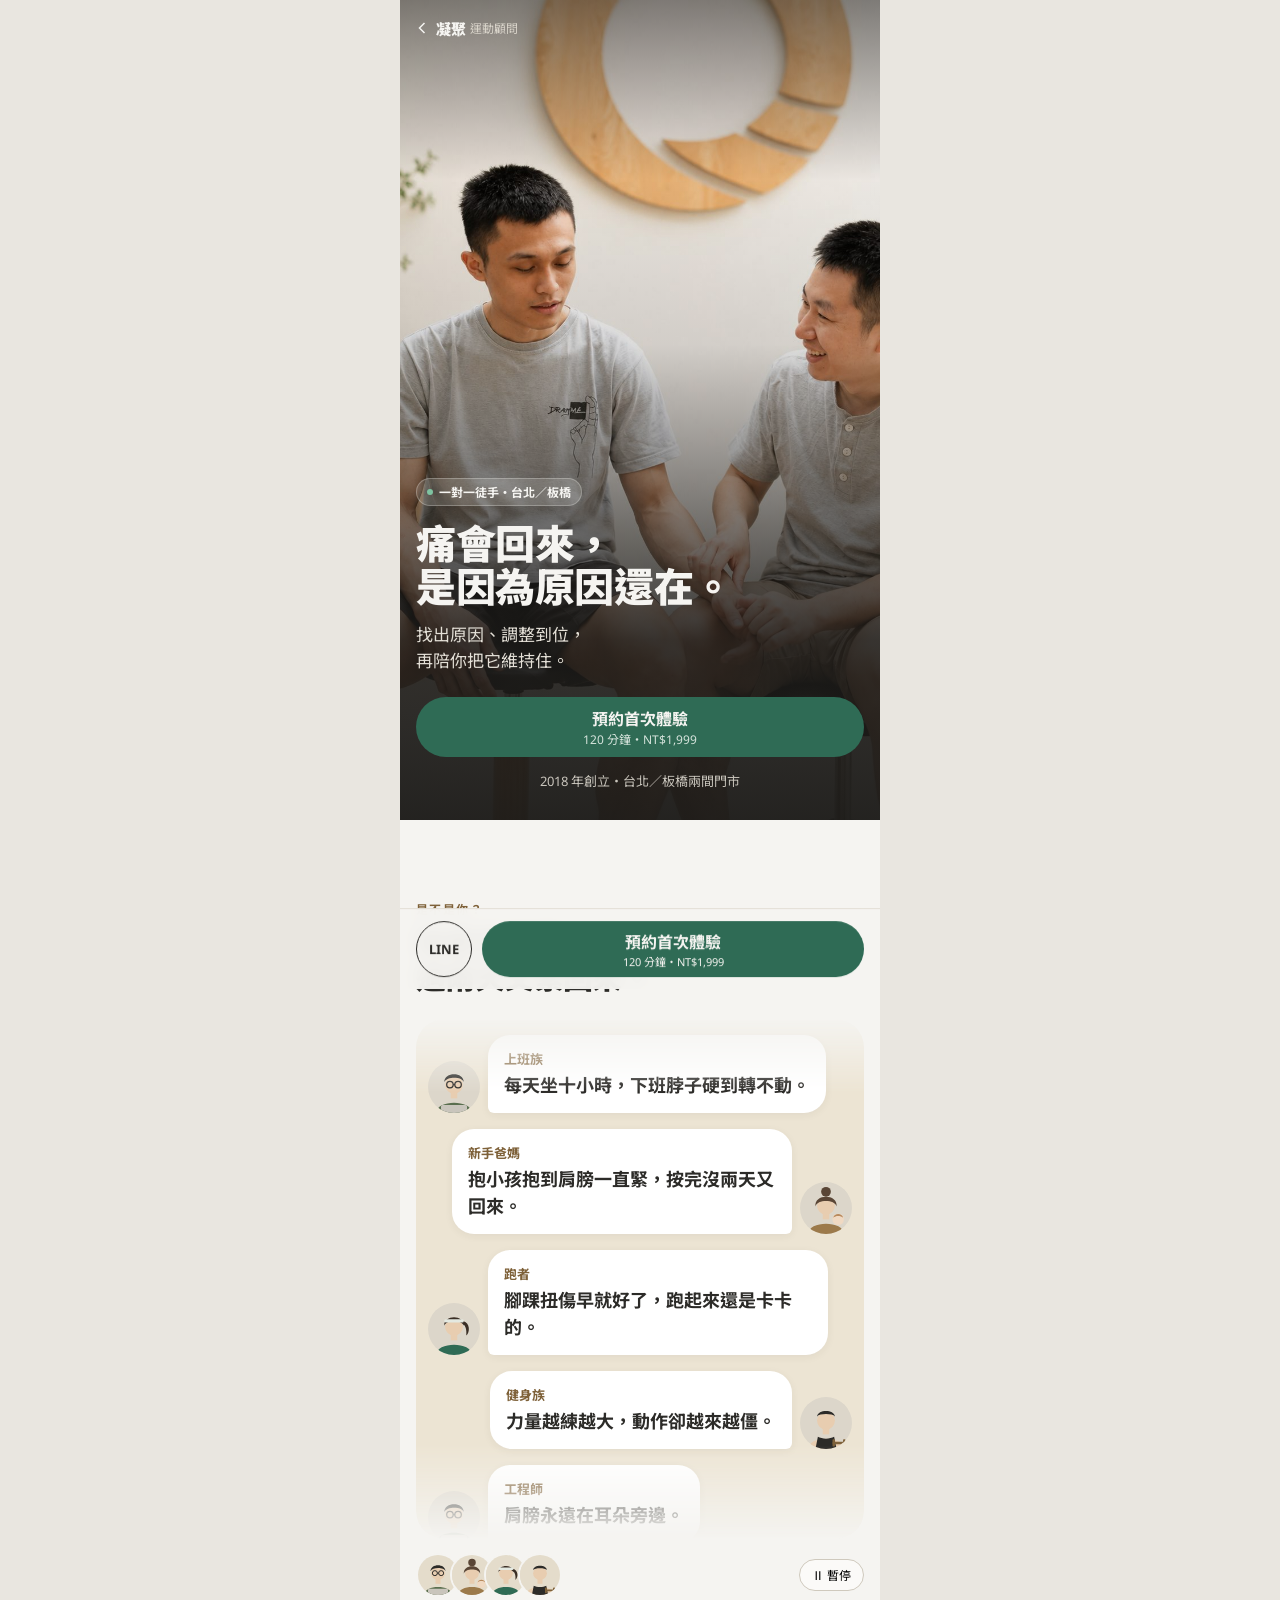
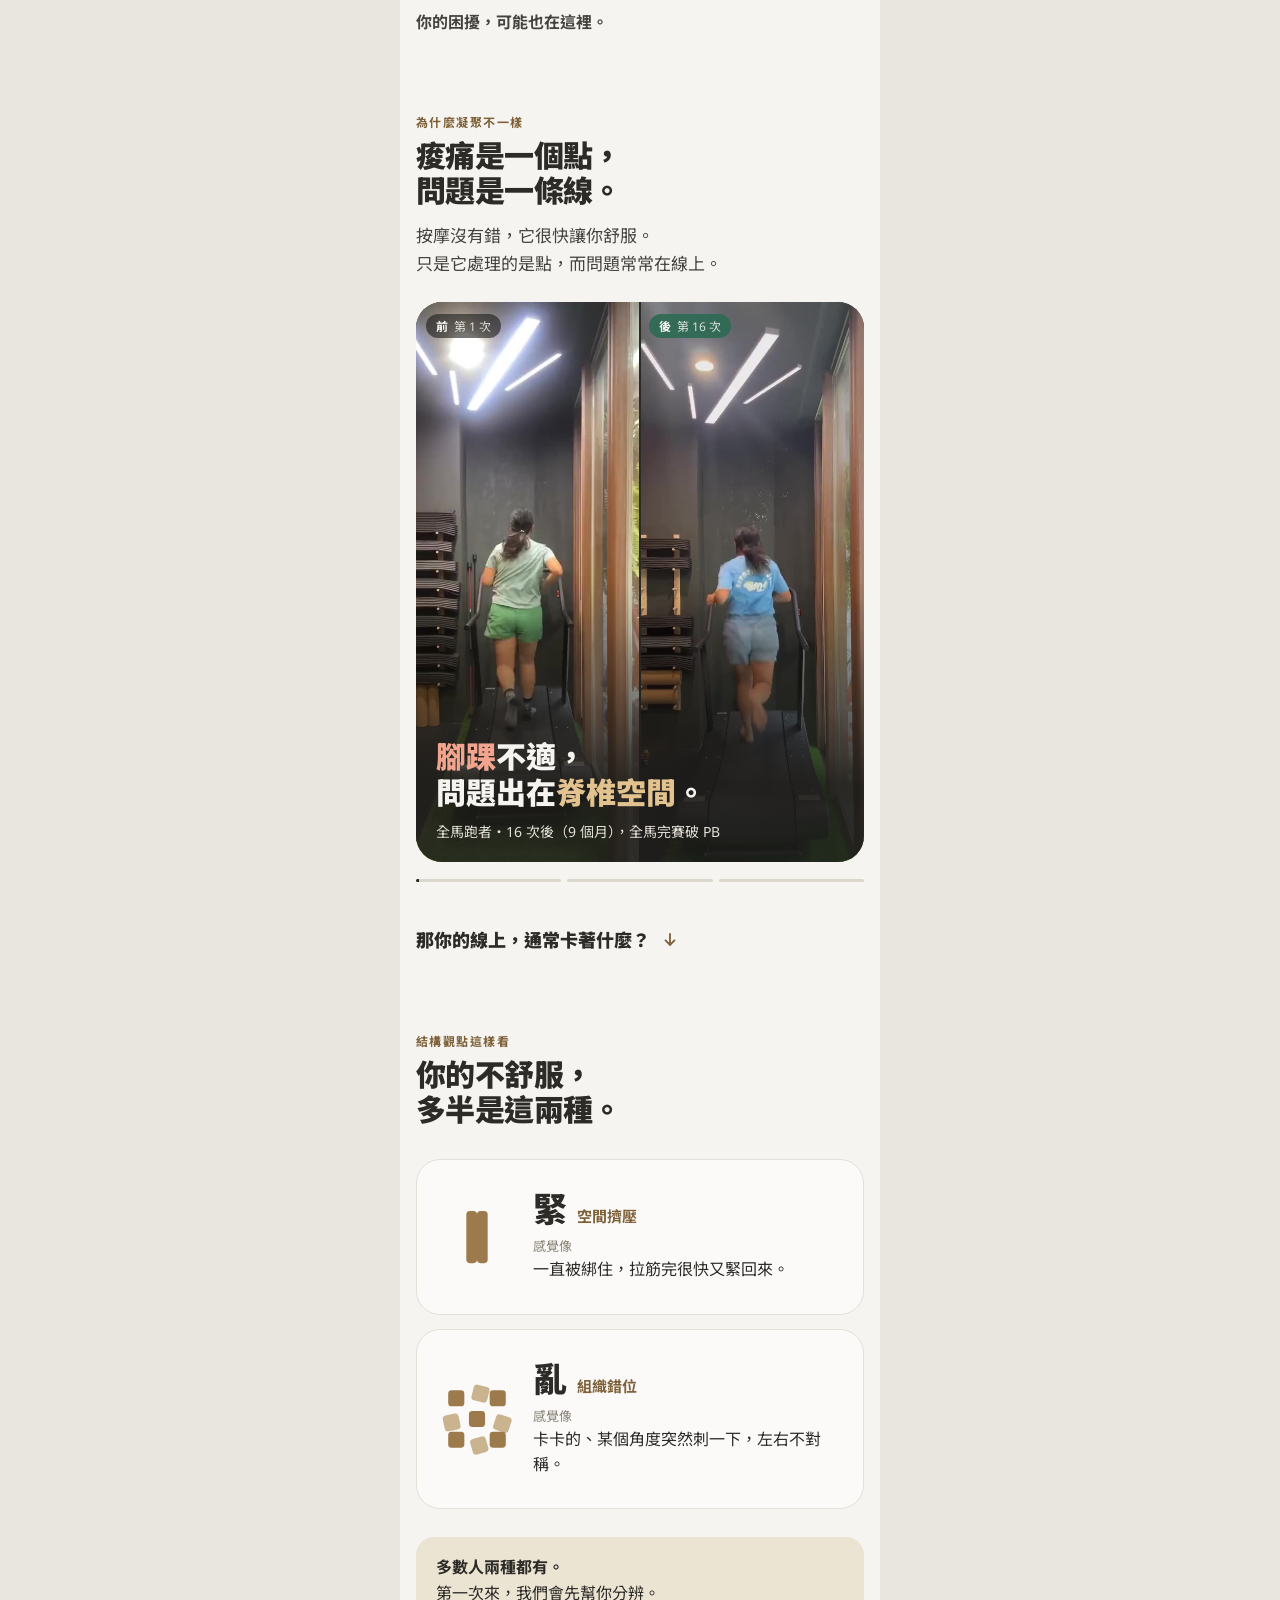
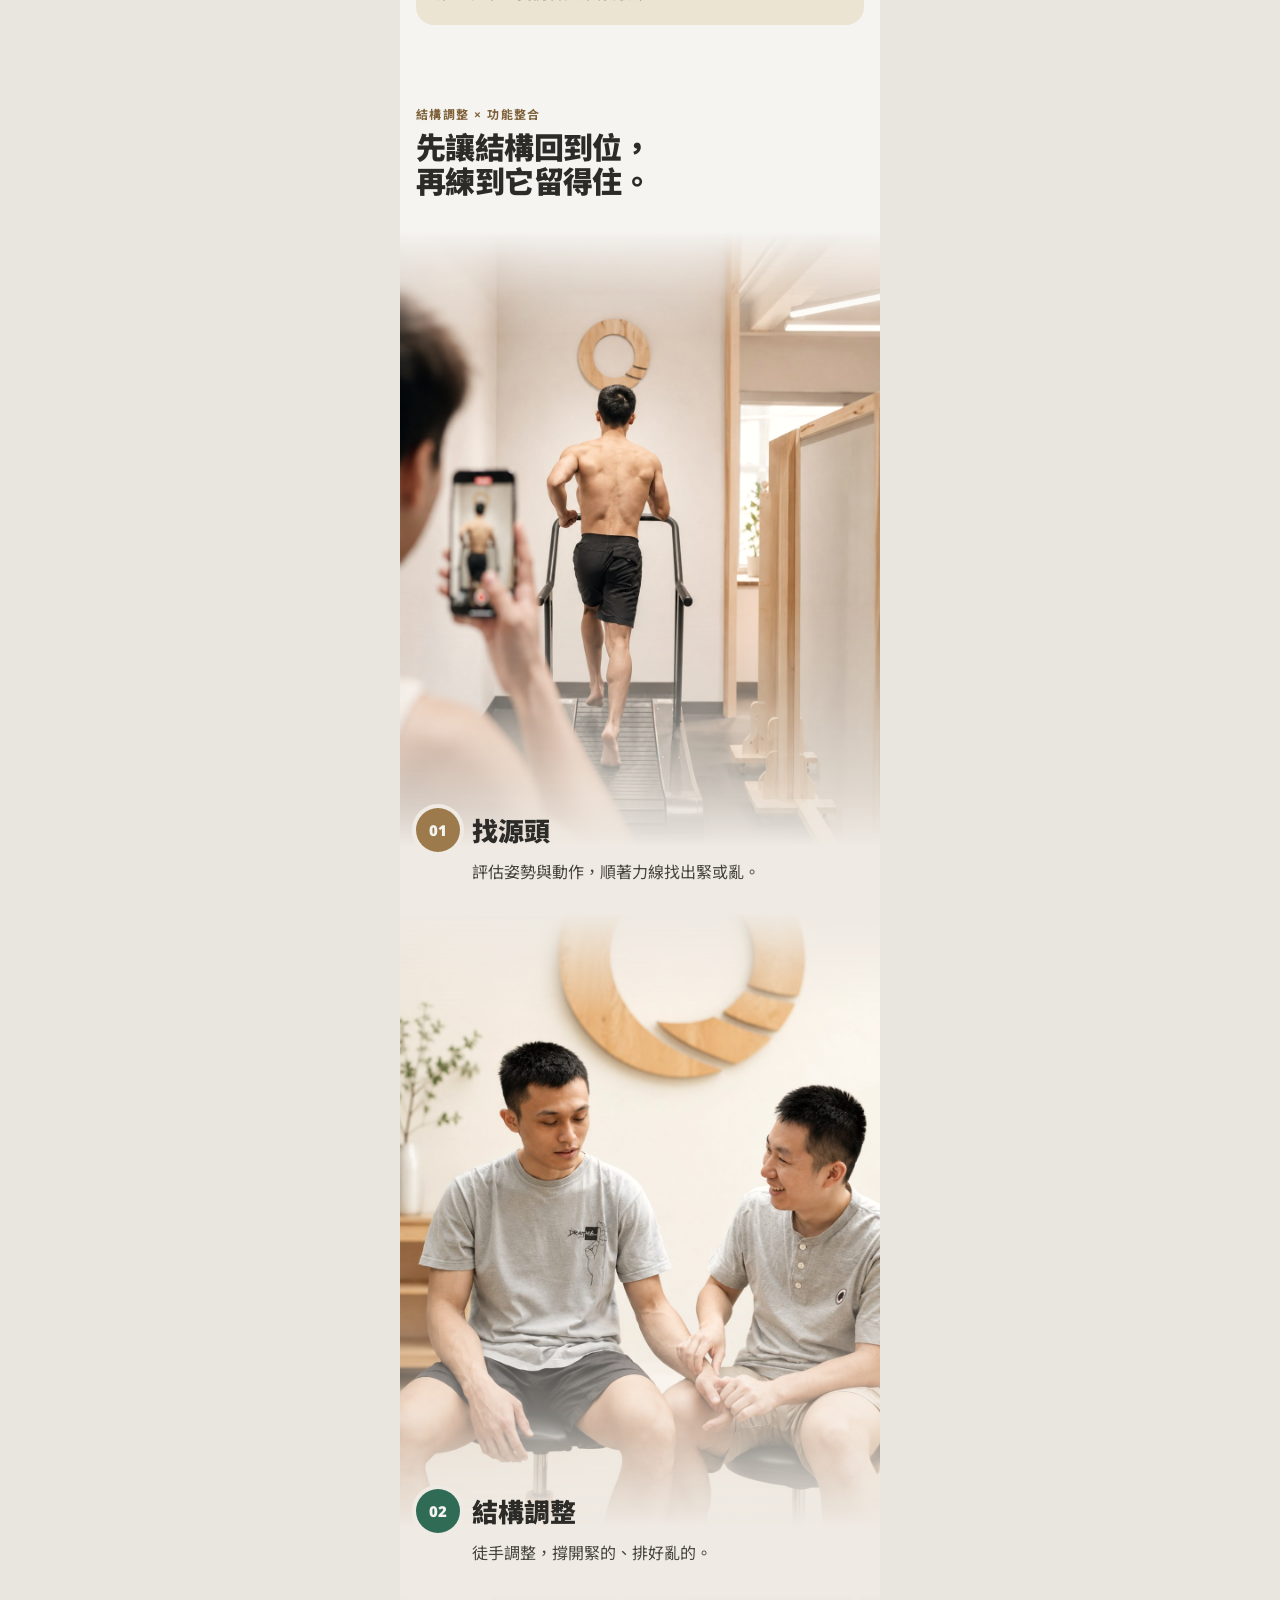
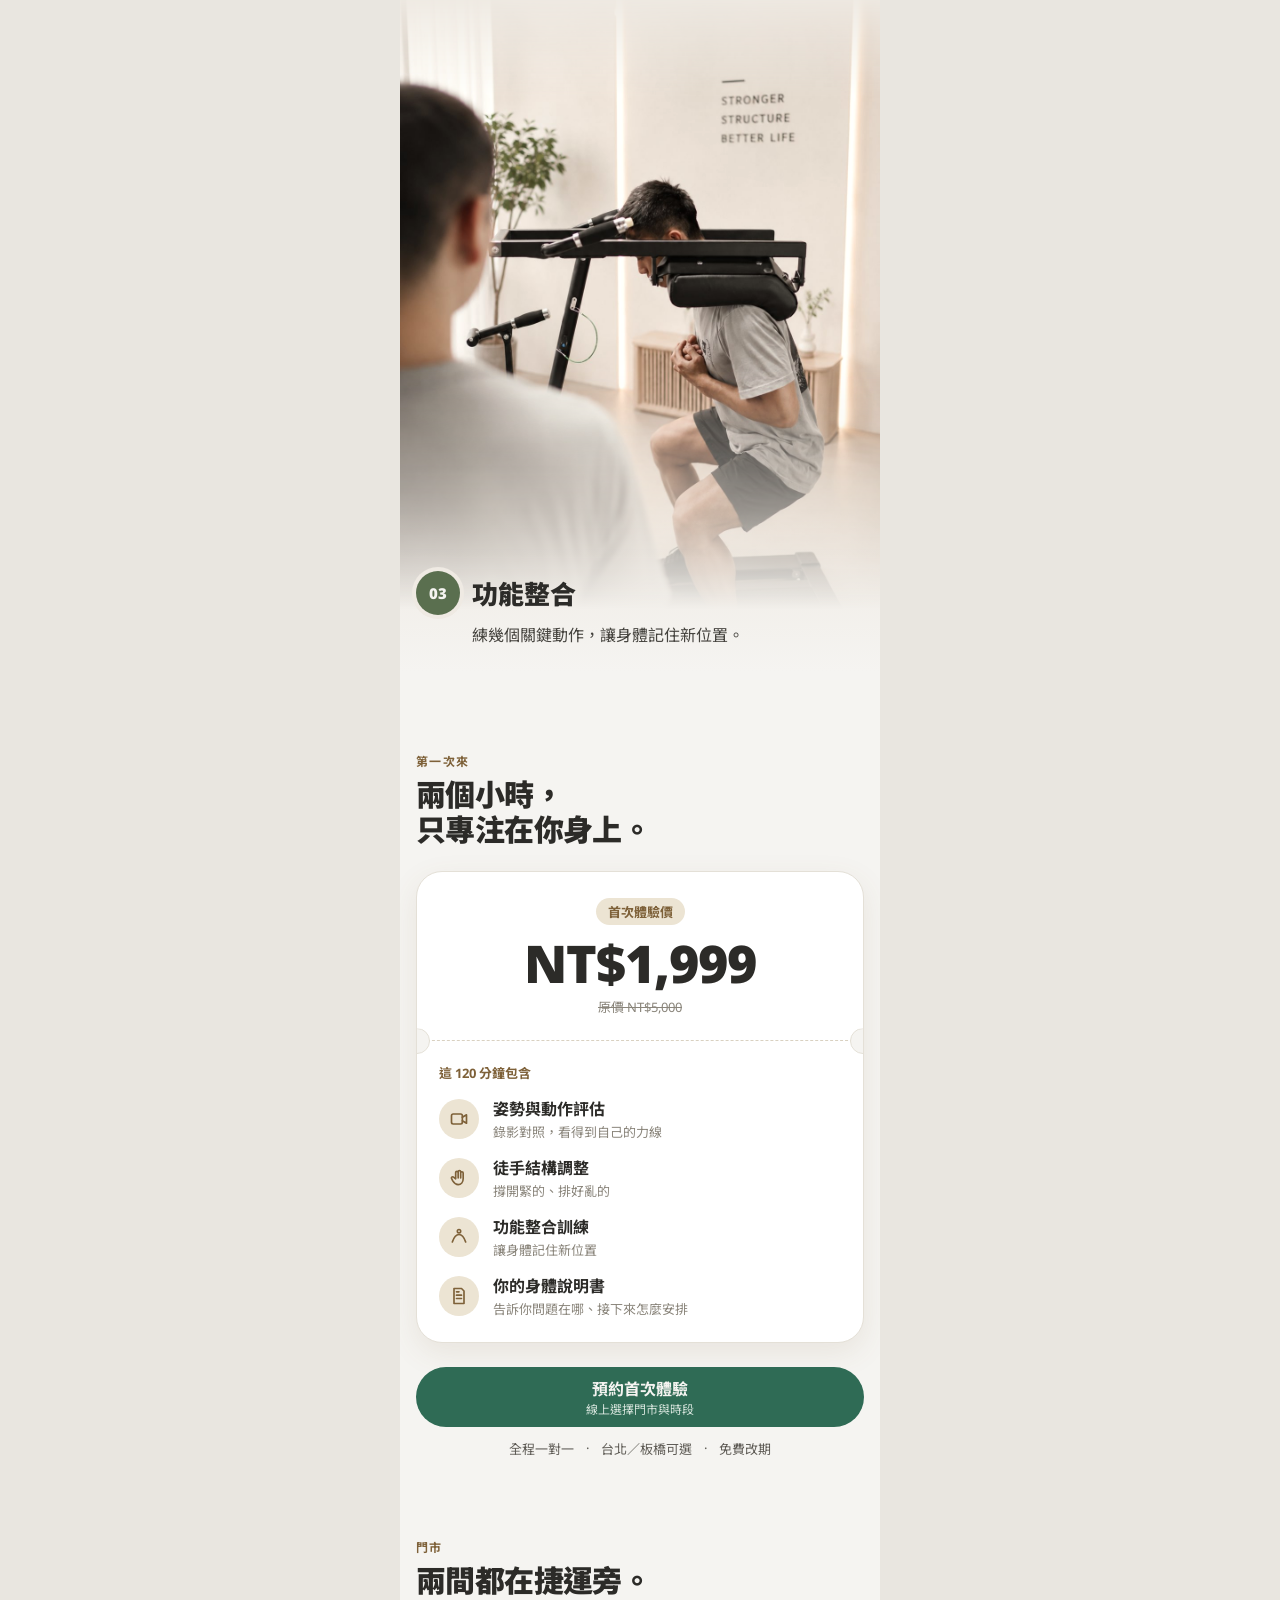
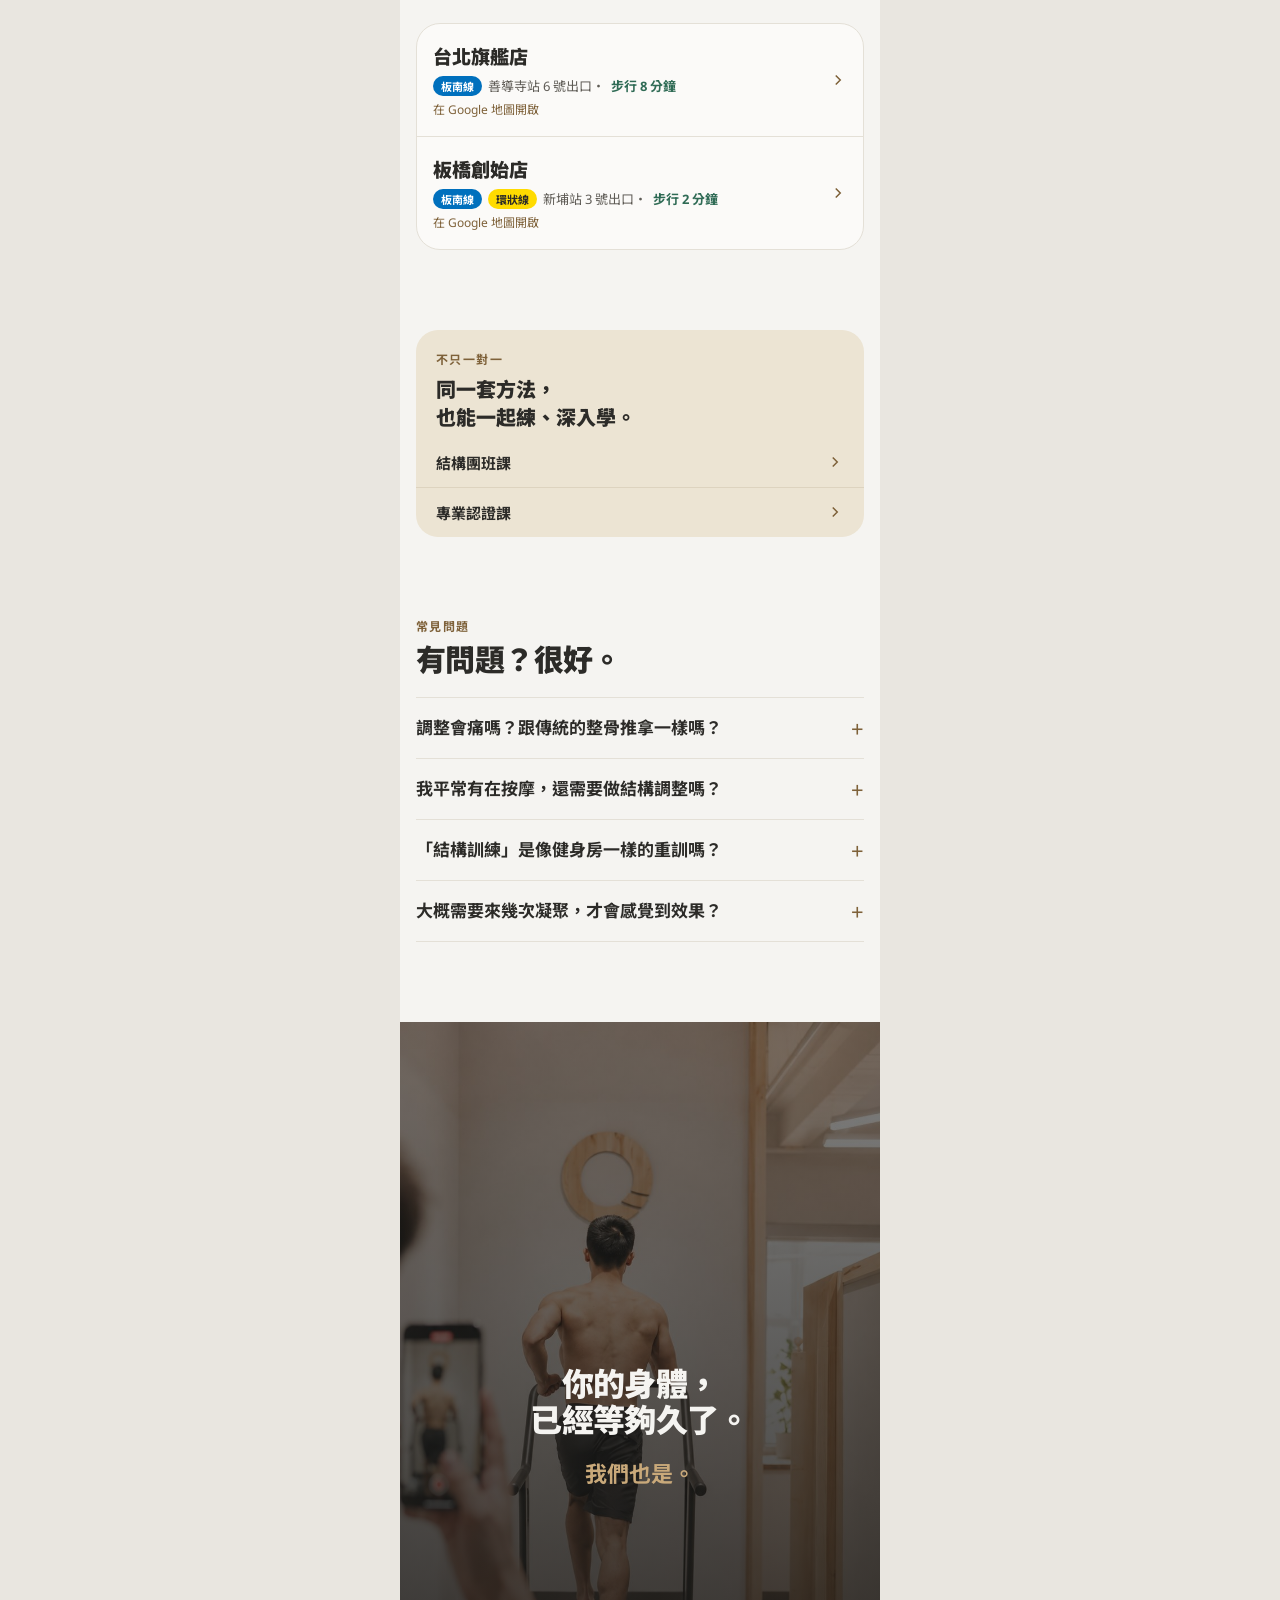
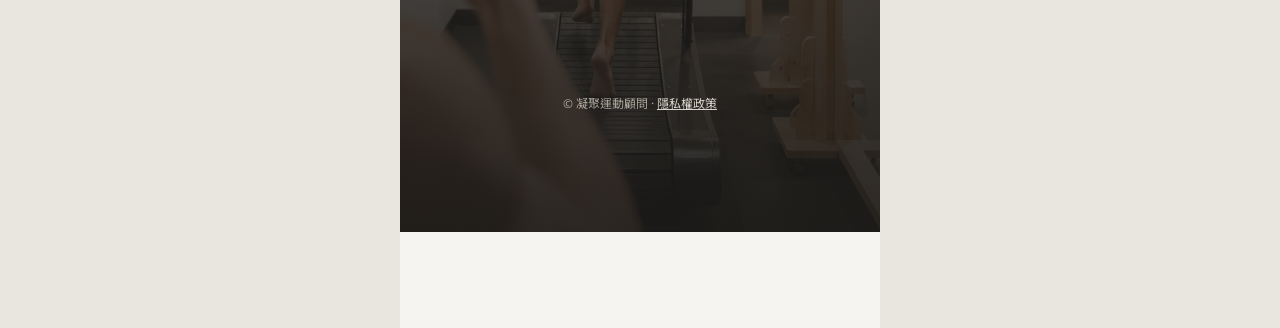
==== commit 1446d3b7: "Keep slideshow and case autoplay under reduced motion; add ?debug=1 overlay With the OS 'reduce moti" ====
--- a/site/index.html
+++ b/site/index.html
@@ -20,7 +20,7 @@
 <link rel="preconnect" href="https://fonts.gstatic.com" crossorigin>
 <link href="https://fonts.googleapis.com/css2?family=Noto+Sans:wght@400;700;900&family=Noto+Sans+TC:wght@400;700;900&display=swap" rel="stylesheet">
 <link rel="preload" as="image" href="assets/img/flow-2.jpg?v=5206227f" fetchpriority="high">
-<link rel="stylesheet" href="assets/site.css?v=52beefb7">
+<link rel="stylesheet" href="assets/site.css?v=3af395f8">
 <script>window.SITE={"ga4": "G-55G78H5BPG", "pixel": "800186701890749", "lineTag": "da896487-a669-425e-be02-3dc3afbd3638", "page": "one-on-one-zh", "booking": "https://liff.line.me/2001467446-KNVd49W2"};</script>
 <script async src="https://www.googletagmanager.com/gtag/js?id=G-55G78H5BPG"></script>
 <script src="assets/track.js?v=8aa7894e"></script>
@@ -233,7 +233,7 @@
     <a href="https://liff.line.me/2001467446-KNVd49W2" data-cta="sticky" style="flex: 1; display: flex; flex-direction: column; align-items: center; justify-content: center; height: 56px; border-radius: 28px; background: #2F6B55; color: #F5F4F1"><span style="font-size: 16px; font-weight: 700">預約首次體驗</span><span style="font-size: 11px">120 分鐘・NT$1,999</span></a>
   </div>
 </div>
-<script src="assets/app.js?v=6e215900" defer></script>
+<script src="assets/app.js?v=b63ecd1a" defer></script>
 </body>
 </html>
 
--- a/site/assets/site.css
+++ b/site/assets/site.css
@@ -19,4 +19,4 @@
 .hero-slide.on{opacity:1;animation:heroZoom 7.4s ease-out forwards}
 .hero-slide.off{opacity:0;transform:scale(1)}
 @keyframes heroZoom{from{transform:scale(1.18)}to{transform:scale(1)}}
-@media (prefers-reduced-motion: reduce){.hero-slide{transition:none}.hero-slide.on{animation:none;transform:none}}
+@media (prefers-reduced-motion: reduce){.hero-slide,.hero-slide.on,.hero-slide.off{animation:none;transform:none}}
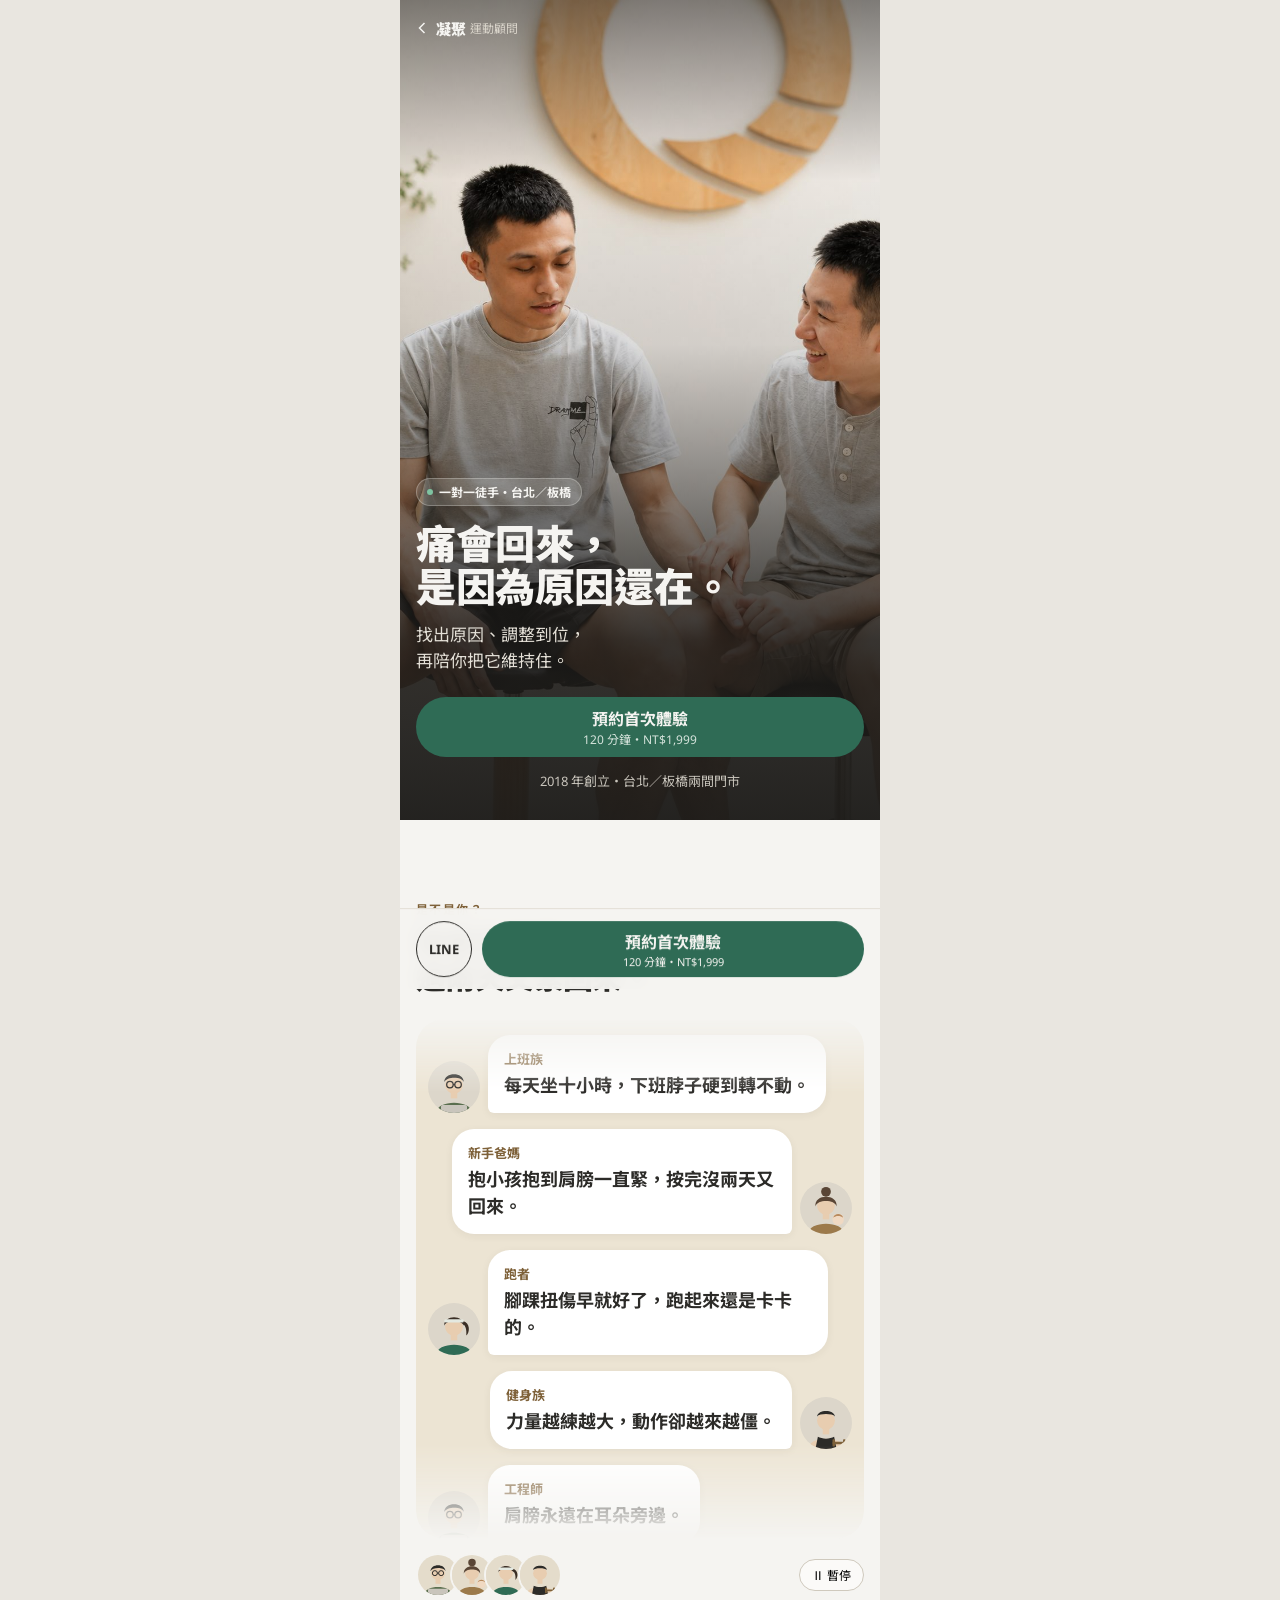
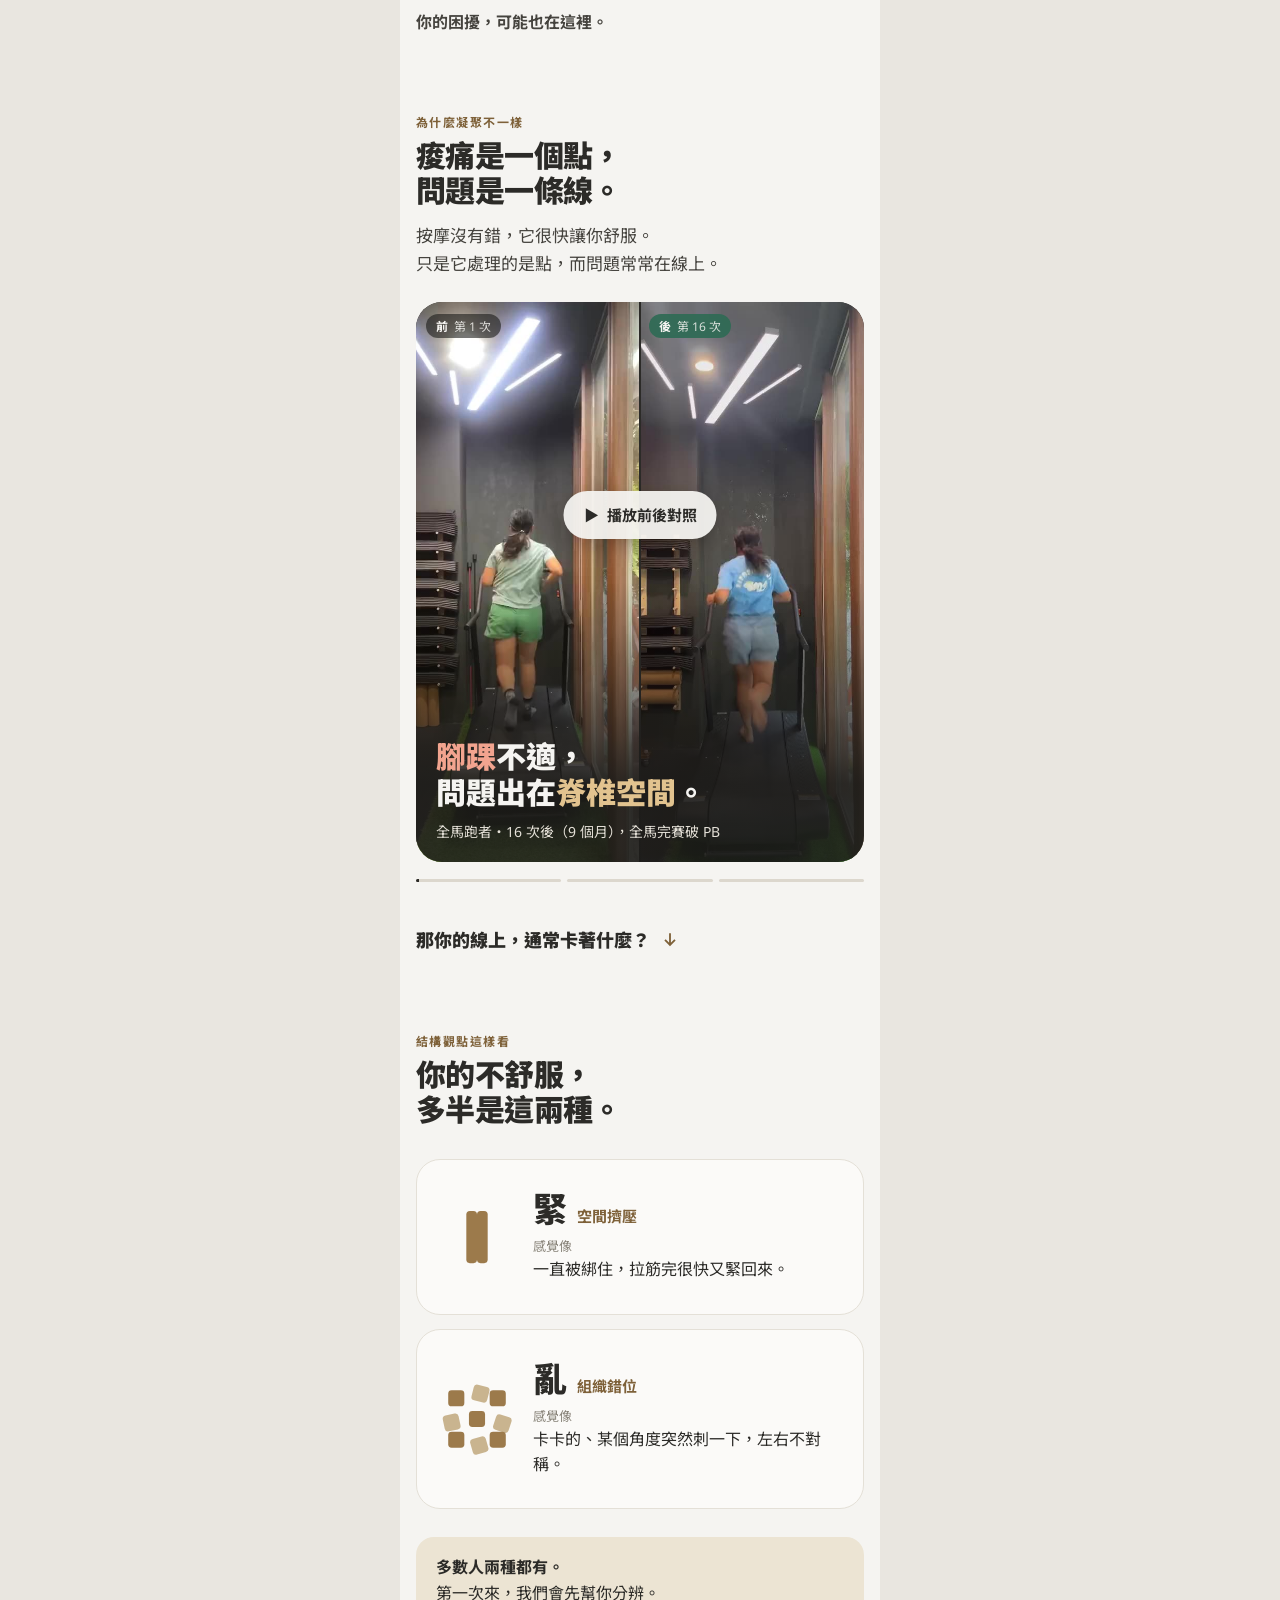
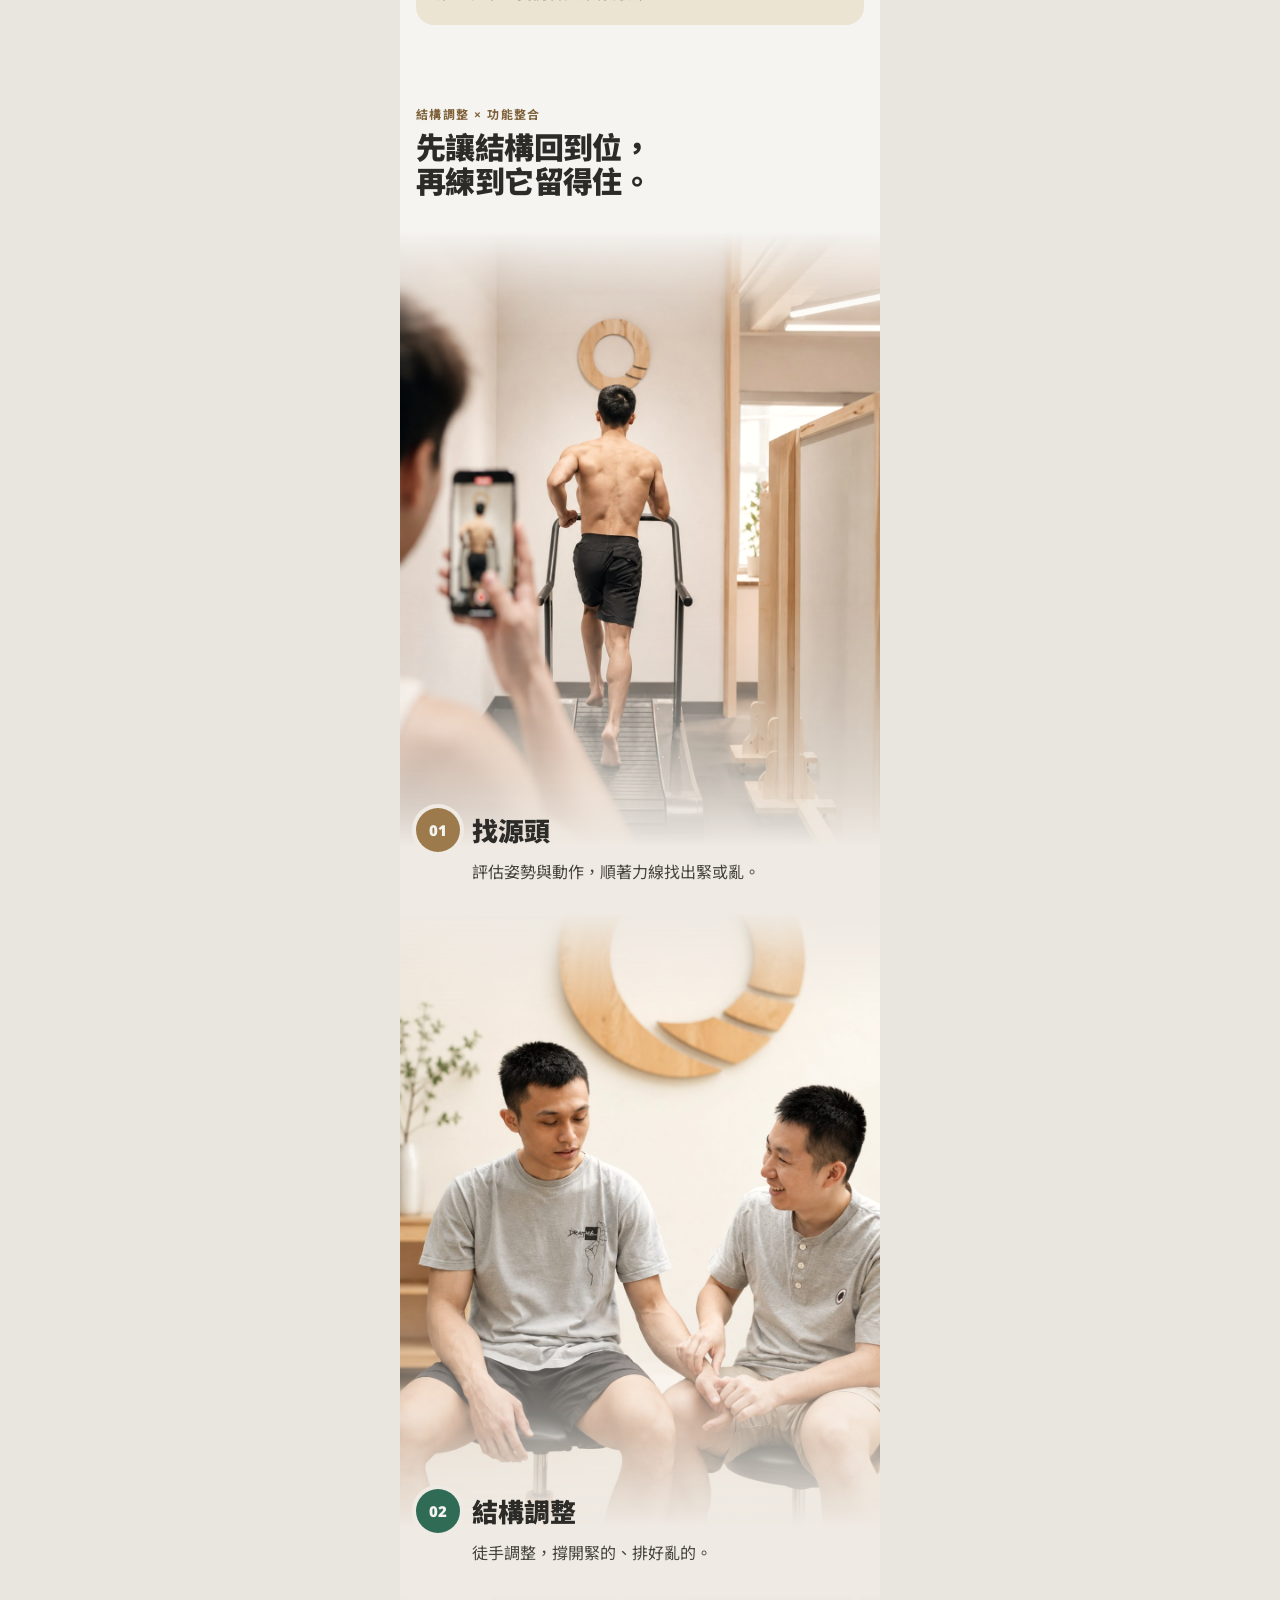
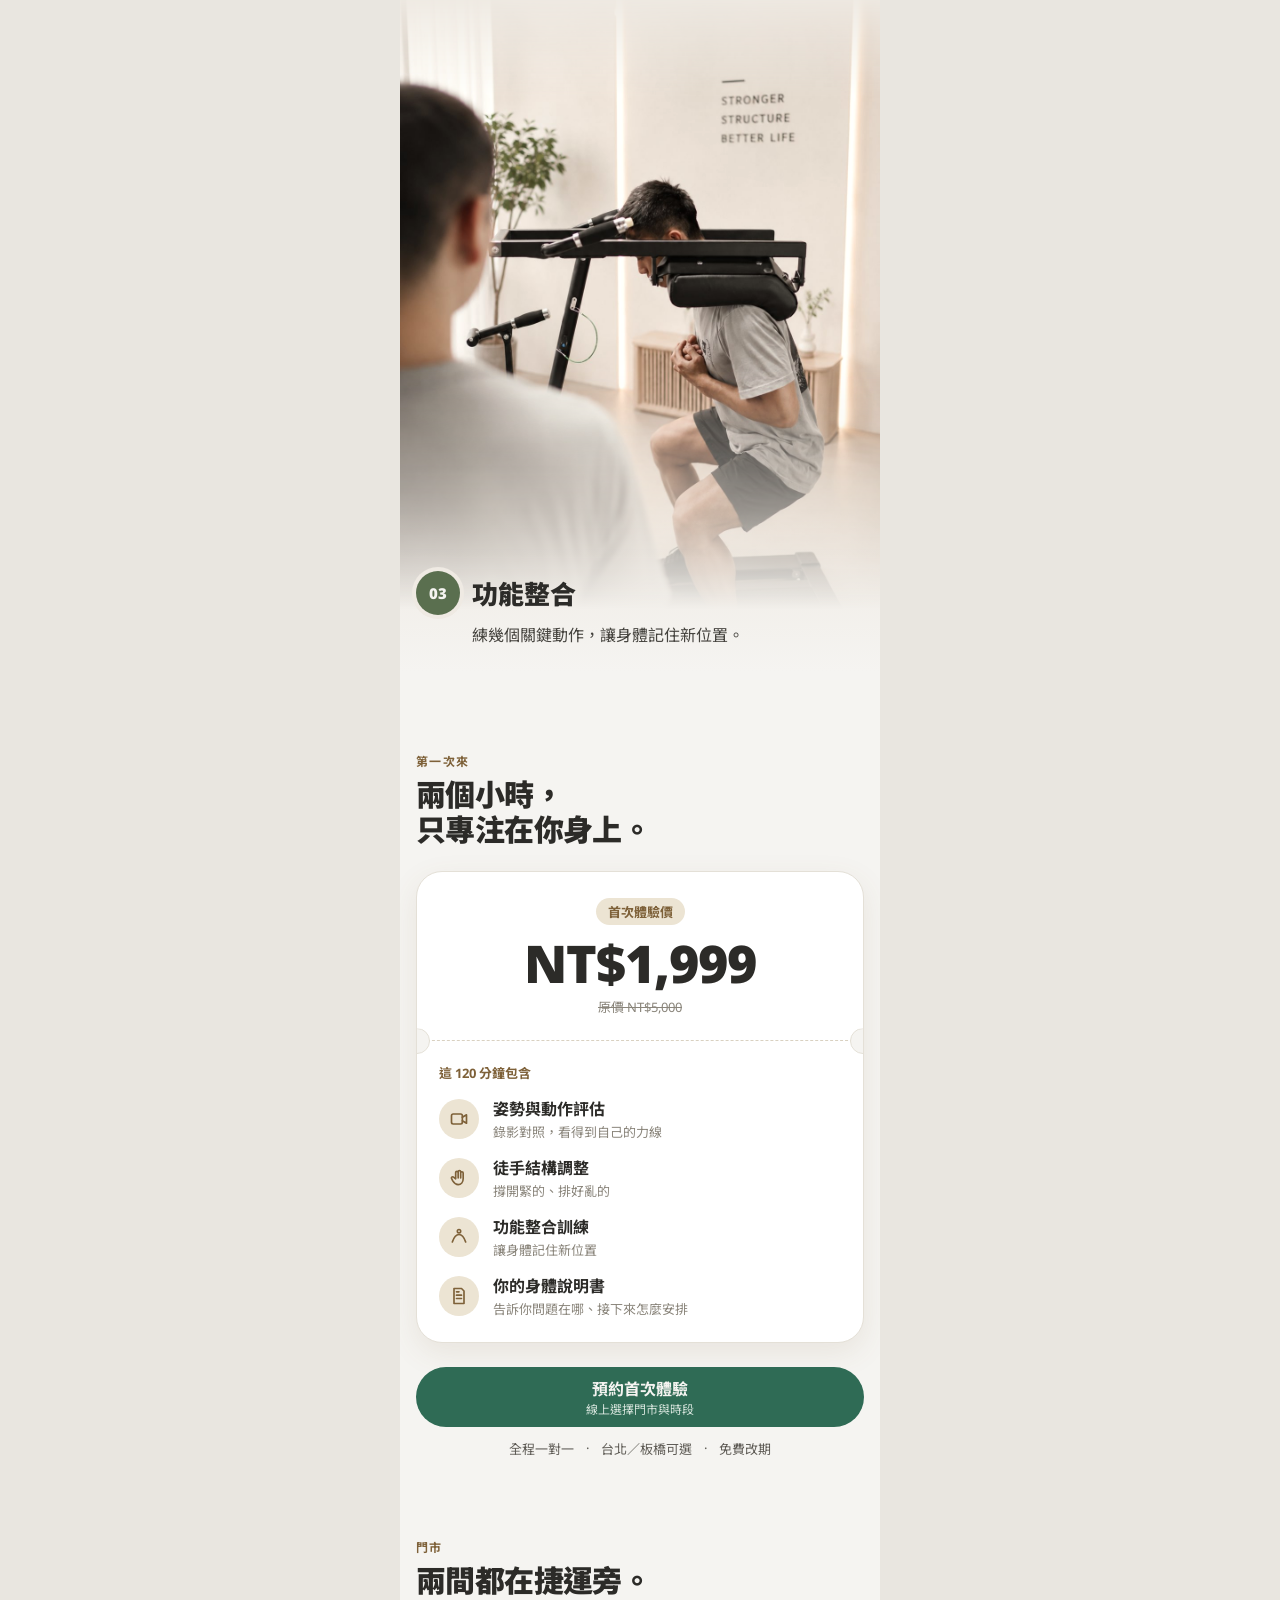
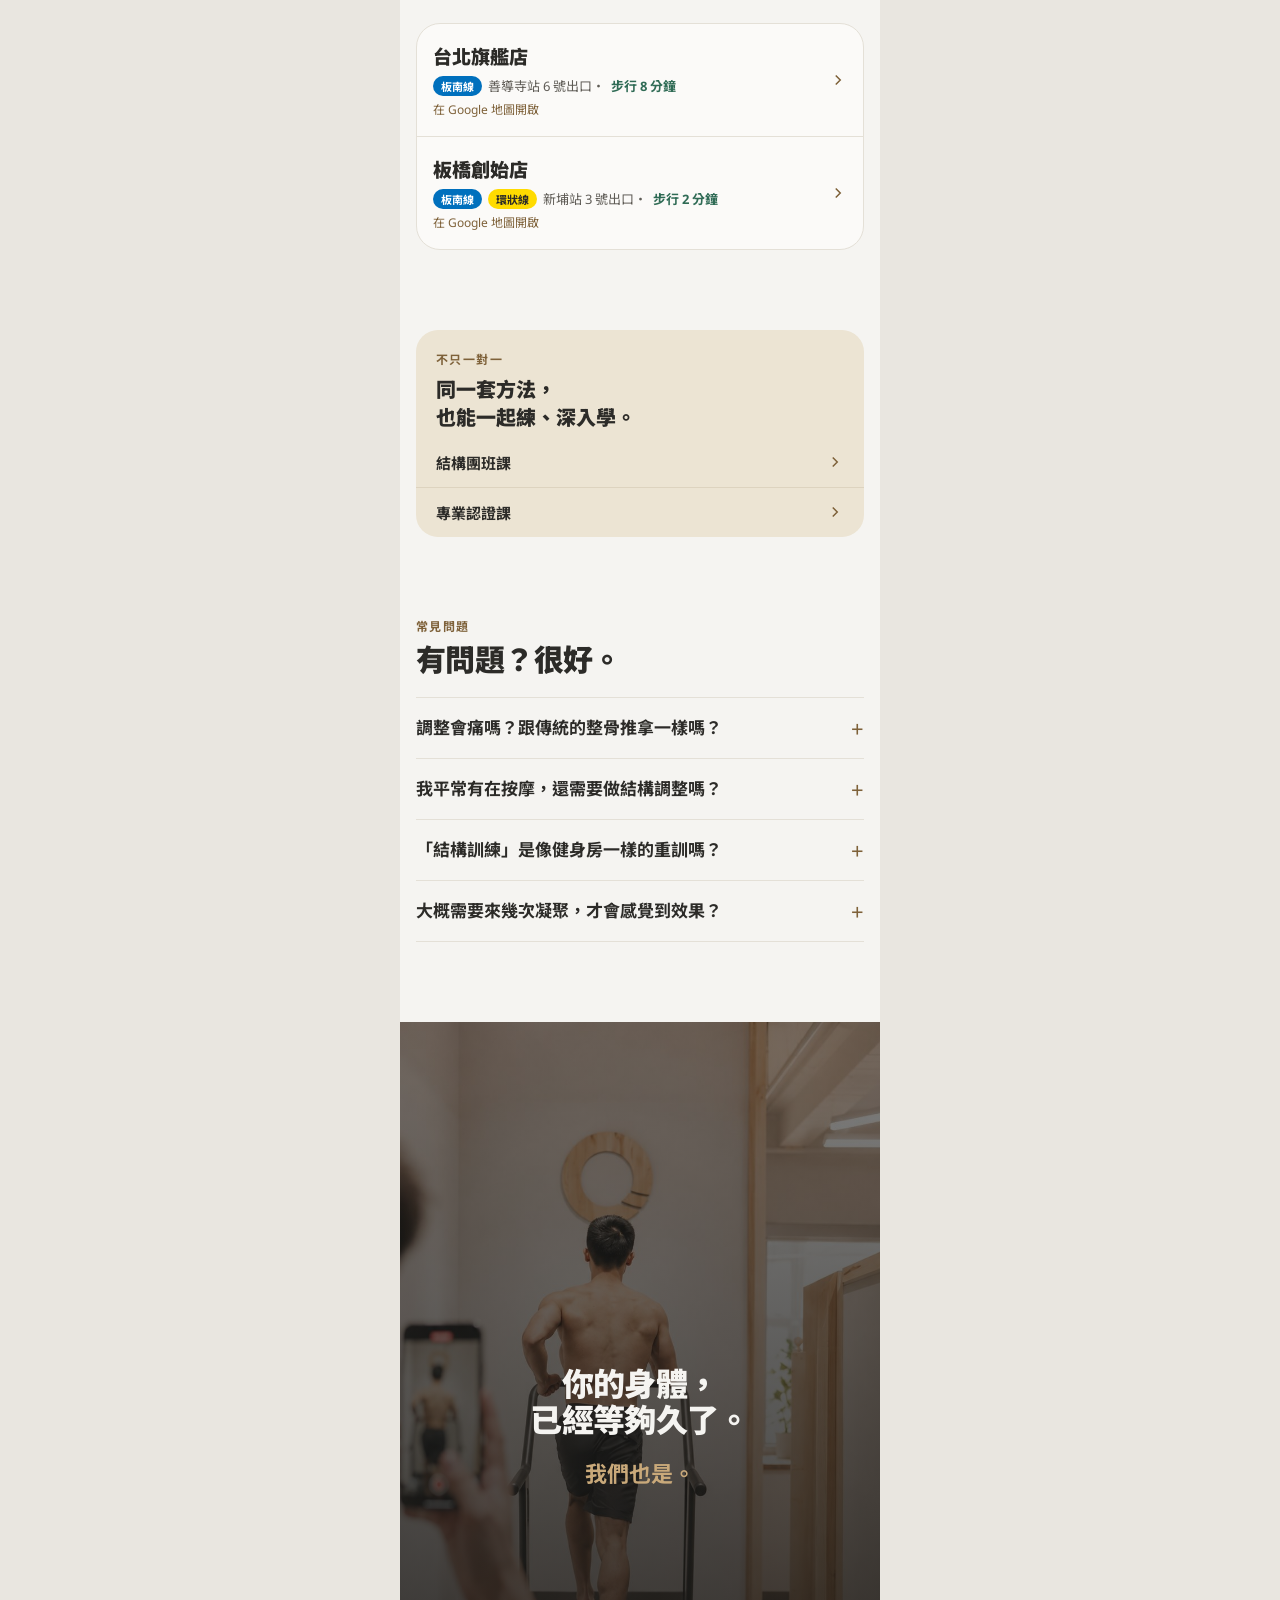
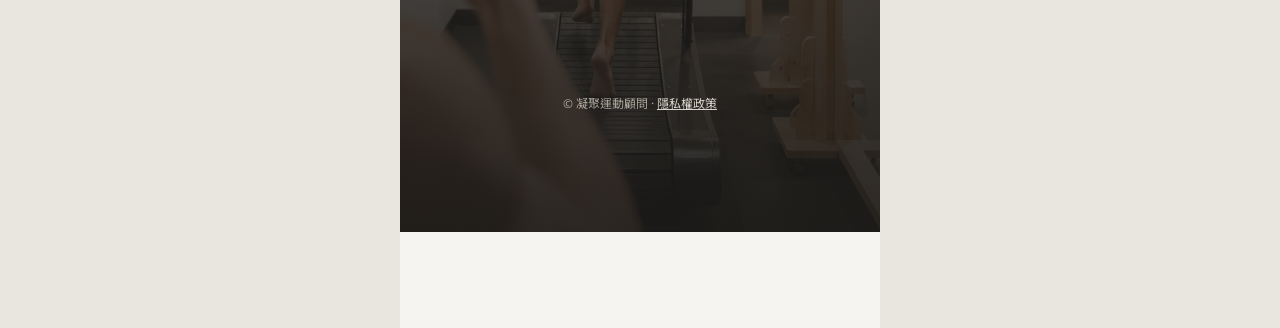
==== commit 44c0ea54: "Case videos: tap-to-play fallback when autoplay is blocked Co-Authored-By: Claude Opus 5.5 <noreply@" ====
--- a/site/index.html
+++ b/site/index.html
@@ -87,6 +87,7 @@
           <span style="position: absolute; left: 10px; top: 12px; display: flex; align-items: center; gap: 6px; padding: 3px 10px; border-radius: 999px; background: rgba(28,27,25,0.6); font-size: 12px; font-weight: 700">前<span style="font-weight: 400; opacity: .85">第 1 次</span></span>
           <span style="position: absolute; left: calc(50% + 9px); top: 12px; display: flex; align-items: center; gap: 6px; padding: 3px 10px; border-radius: 999px; background: rgba(47,107,85,0.92); font-size: 12px; font-weight: 700">後<span style="font-weight: 400; opacity: .85">第 16 次</span></span>
           <div aria-hidden="true" style="position: absolute; left: 0; right: 0; bottom: 0; height: 50%; background: linear-gradient(180deg, rgba(28,27,25,0) 0%, rgba(28,27,25,0.9) 72%)"></div>
+          <button type="button" class="case-play" hidden aria-label="播放前後對照影片" style="position: absolute; left: 50%; top: 38%; transform: translate(-50%, -50%); display: flex; align-items: center; gap: 8px; height: 48px; padding: 0 20px; border: 0; border-radius: 24px; background: rgba(245,244,241,0.94); color: #2C2B28; font-size: 15px; font-weight: 700; box-shadow: 0 6px 20px rgba(0,0,0,0.25)"><span aria-hidden="true">▶</span>播放前後對照</button>
           <div style="position: absolute; left: 20px; right: 20px; bottom: 20px">
             <div style="font-size: 30px; font-weight: 900; line-height: 1.2"><span style="color: #F2A48F">腳踝</span>不適，<br>問題出在<span style="color: #E2C38F">脊椎空間</span>。</div>
             <div style="font-size: 14px; color: #E4E0D7; margin-top: 10px; line-height: 1.5">全馬跑者・16 次後（9 個月），全馬完賽破 PB</div>
@@ -97,6 +98,7 @@
           <span style="position: absolute; left: 10px; top: 12px; display: flex; align-items: center; gap: 6px; padding: 3px 10px; border-radius: 999px; background: rgba(28,27,25,0.6); font-size: 12px; font-weight: 700">前<span style="font-weight: 400; opacity: .85">第 1 次</span></span>
           <span style="position: absolute; left: calc(50% + 9px); top: 12px; display: flex; align-items: center; gap: 6px; padding: 3px 10px; border-radius: 999px; background: rgba(47,107,85,0.92); font-size: 12px; font-weight: 700">後<span style="font-weight: 400; opacity: .85">當天</span></span>
           <div aria-hidden="true" style="position: absolute; left: 0; right: 0; bottom: 0; height: 50%; background: linear-gradient(180deg, rgba(28,27,25,0) 0%, rgba(28,27,25,0.9) 72%)"></div>
+          <button type="button" class="case-play" hidden aria-label="播放前後對照影片" style="position: absolute; left: 50%; top: 38%; transform: translate(-50%, -50%); display: flex; align-items: center; gap: 8px; height: 48px; padding: 0 20px; border: 0; border-radius: 24px; background: rgba(245,244,241,0.94); color: #2C2B28; font-size: 15px; font-weight: 700; box-shadow: 0 6px 20px rgba(0,0,0,0.25)"><span aria-hidden="true">▶</span>播放前後對照</button>
           <div style="position: absolute; left: 20px; right: 20px; bottom: 20px">
             <div style="font-size: 30px; font-weight: 900; line-height: 1.2"><span style="color: #F2A48F">右肩</span>疼痛，<br>問題出在<span style="color: #E2C38F">右肋筋膜</span>。</div>
             <div style="font-size: 14px; color: #E4E0D7; margin-top: 10px; line-height: 1.5">HYROX 選手・1 次調整，訓練無痛上強度</div>
@@ -107,6 +109,7 @@
           <span style="position: absolute; left: 10px; top: 12px; display: flex; align-items: center; gap: 6px; padding: 3px 10px; border-radius: 999px; background: rgba(28,27,25,0.6); font-size: 12px; font-weight: 700">前<span style="font-weight: 400; opacity: .85">第 1 次</span></span>
           <span style="position: absolute; left: calc(50% + 9px); top: 12px; display: flex; align-items: center; gap: 6px; padding: 3px 10px; border-radius: 999px; background: rgba(47,107,85,0.92); font-size: 12px; font-weight: 700">後<span style="font-weight: 400; opacity: .85">當天</span></span>
           <div aria-hidden="true" style="position: absolute; left: 0; right: 0; bottom: 0; height: 50%; background: linear-gradient(180deg, rgba(28,27,25,0) 0%, rgba(28,27,25,0.9) 72%)"></div>
+          <button type="button" class="case-play" hidden aria-label="播放前後對照影片" style="position: absolute; left: 50%; top: 38%; transform: translate(-50%, -50%); display: flex; align-items: center; gap: 8px; height: 48px; padding: 0 20px; border: 0; border-radius: 24px; background: rgba(245,244,241,0.94); color: #2C2B28; font-size: 15px; font-weight: 700; box-shadow: 0 6px 20px rgba(0,0,0,0.25)"><span aria-hidden="true">▶</span>播放前後對照</button>
           <div style="position: absolute; left: 20px; right: 20px; bottom: 20px">
             <div style="font-size: 30px; font-weight: 900; line-height: 1.2"><span style="color: #F2A48F">膝蓋</span>卡頓，<br>問題出在<span style="color: #E2C38F">脊椎鎖死</span>。</div>
             <div style="font-size: 14px; color: #E4E0D7; margin-top: 10px; line-height: 1.5">上班族・1 次調整，出國狂走都不累</div>
@@ -233,7 +236,7 @@
     <a href="https://liff.line.me/2001467446-KNVd49W2" data-cta="sticky" style="flex: 1; display: flex; flex-direction: column; align-items: center; justify-content: center; height: 56px; border-radius: 28px; background: #2F6B55; color: #F5F4F1"><span style="font-size: 16px; font-weight: 700">預約首次體驗</span><span style="font-size: 11px">120 分鐘・NT$1,999</span></a>
   </div>
 </div>
-<script src="assets/app.js?v=b63ecd1a" defer></script>
+<script src="assets/app.js?v=9154b444" defer></script>
 </body>
 </html>
 
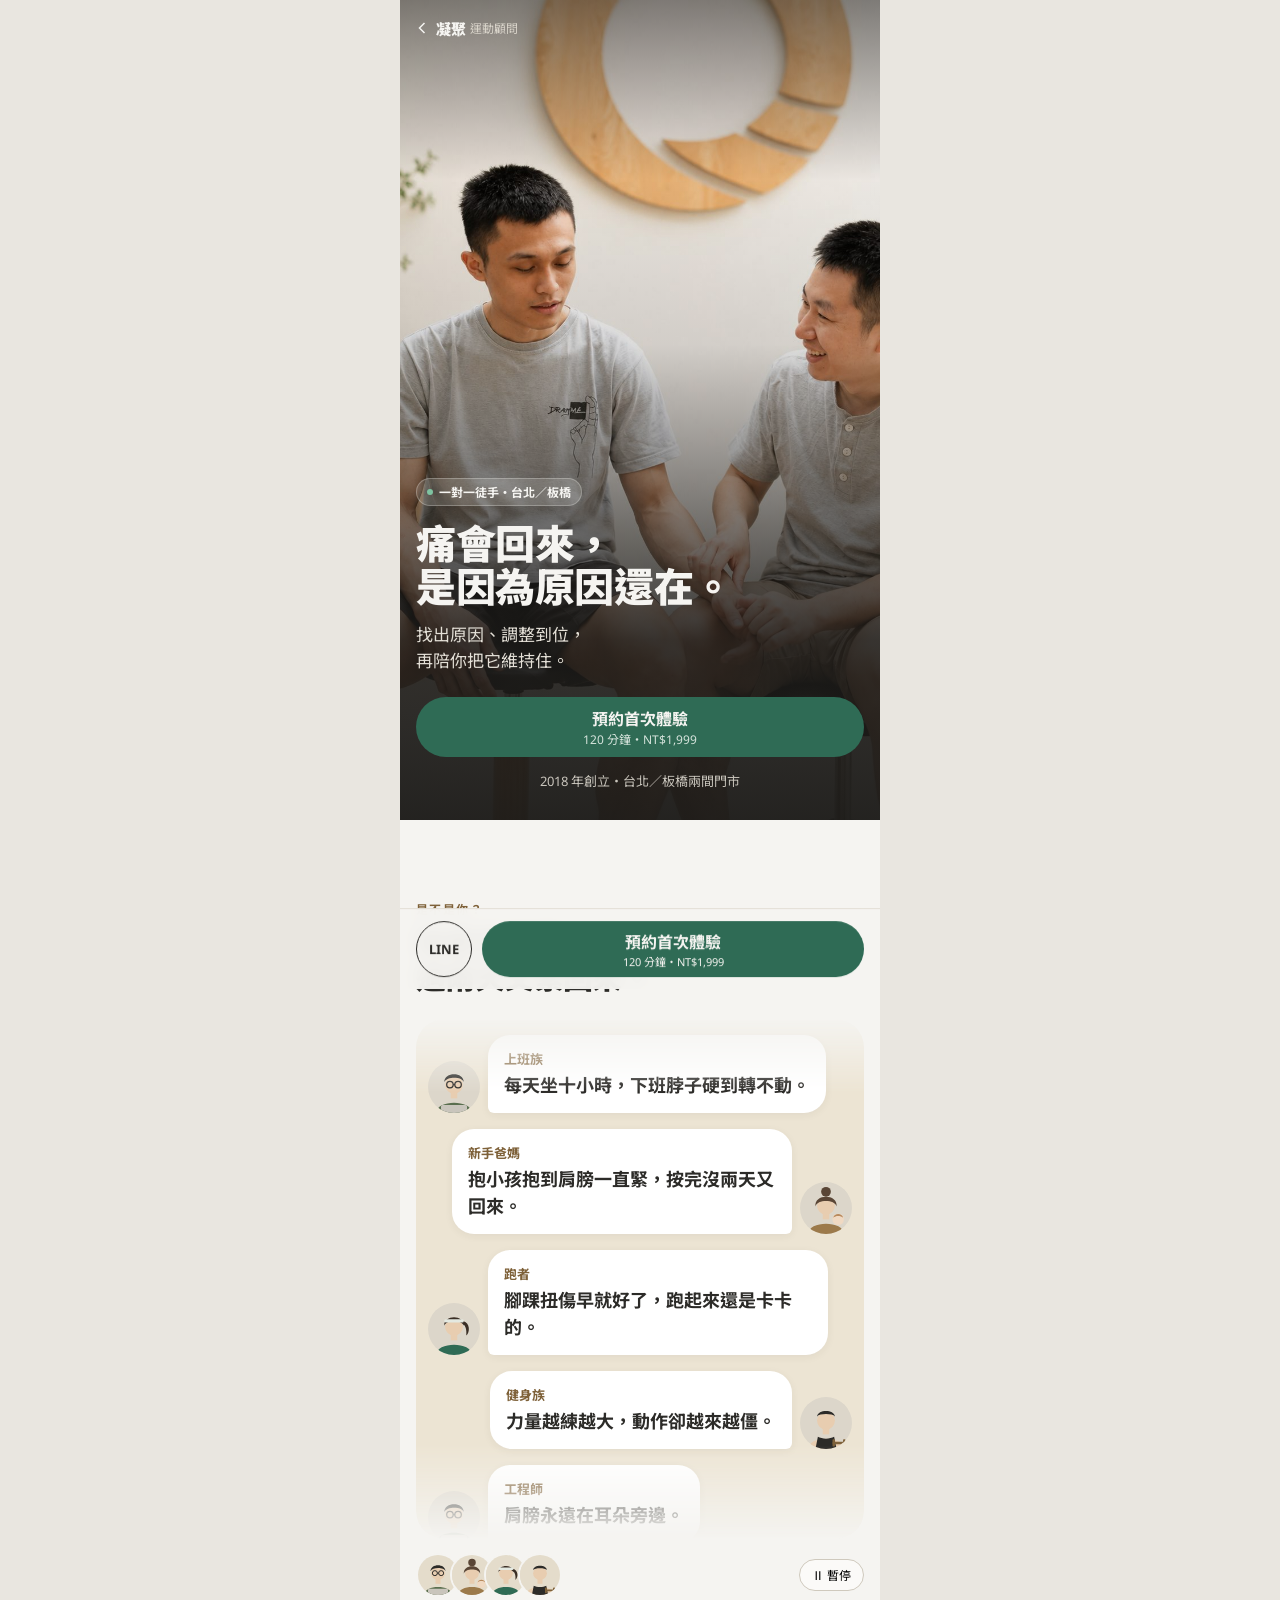
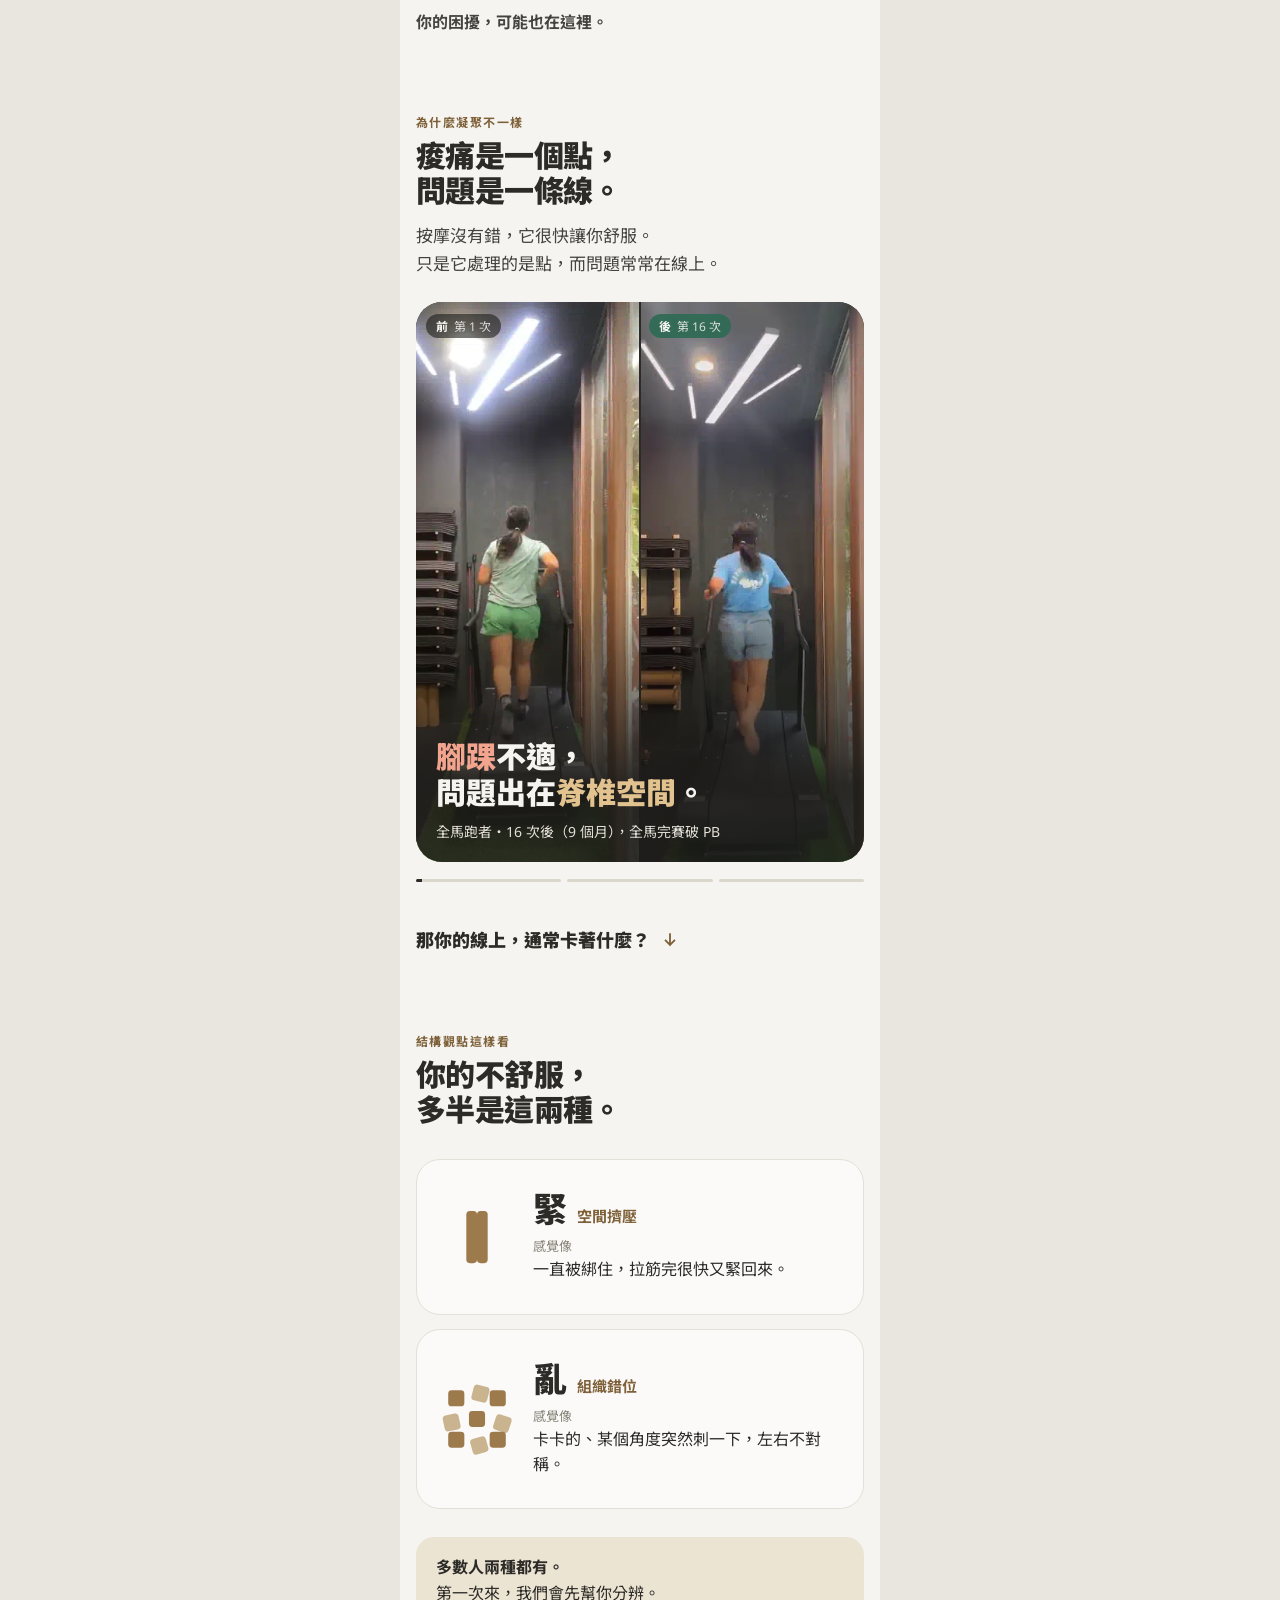
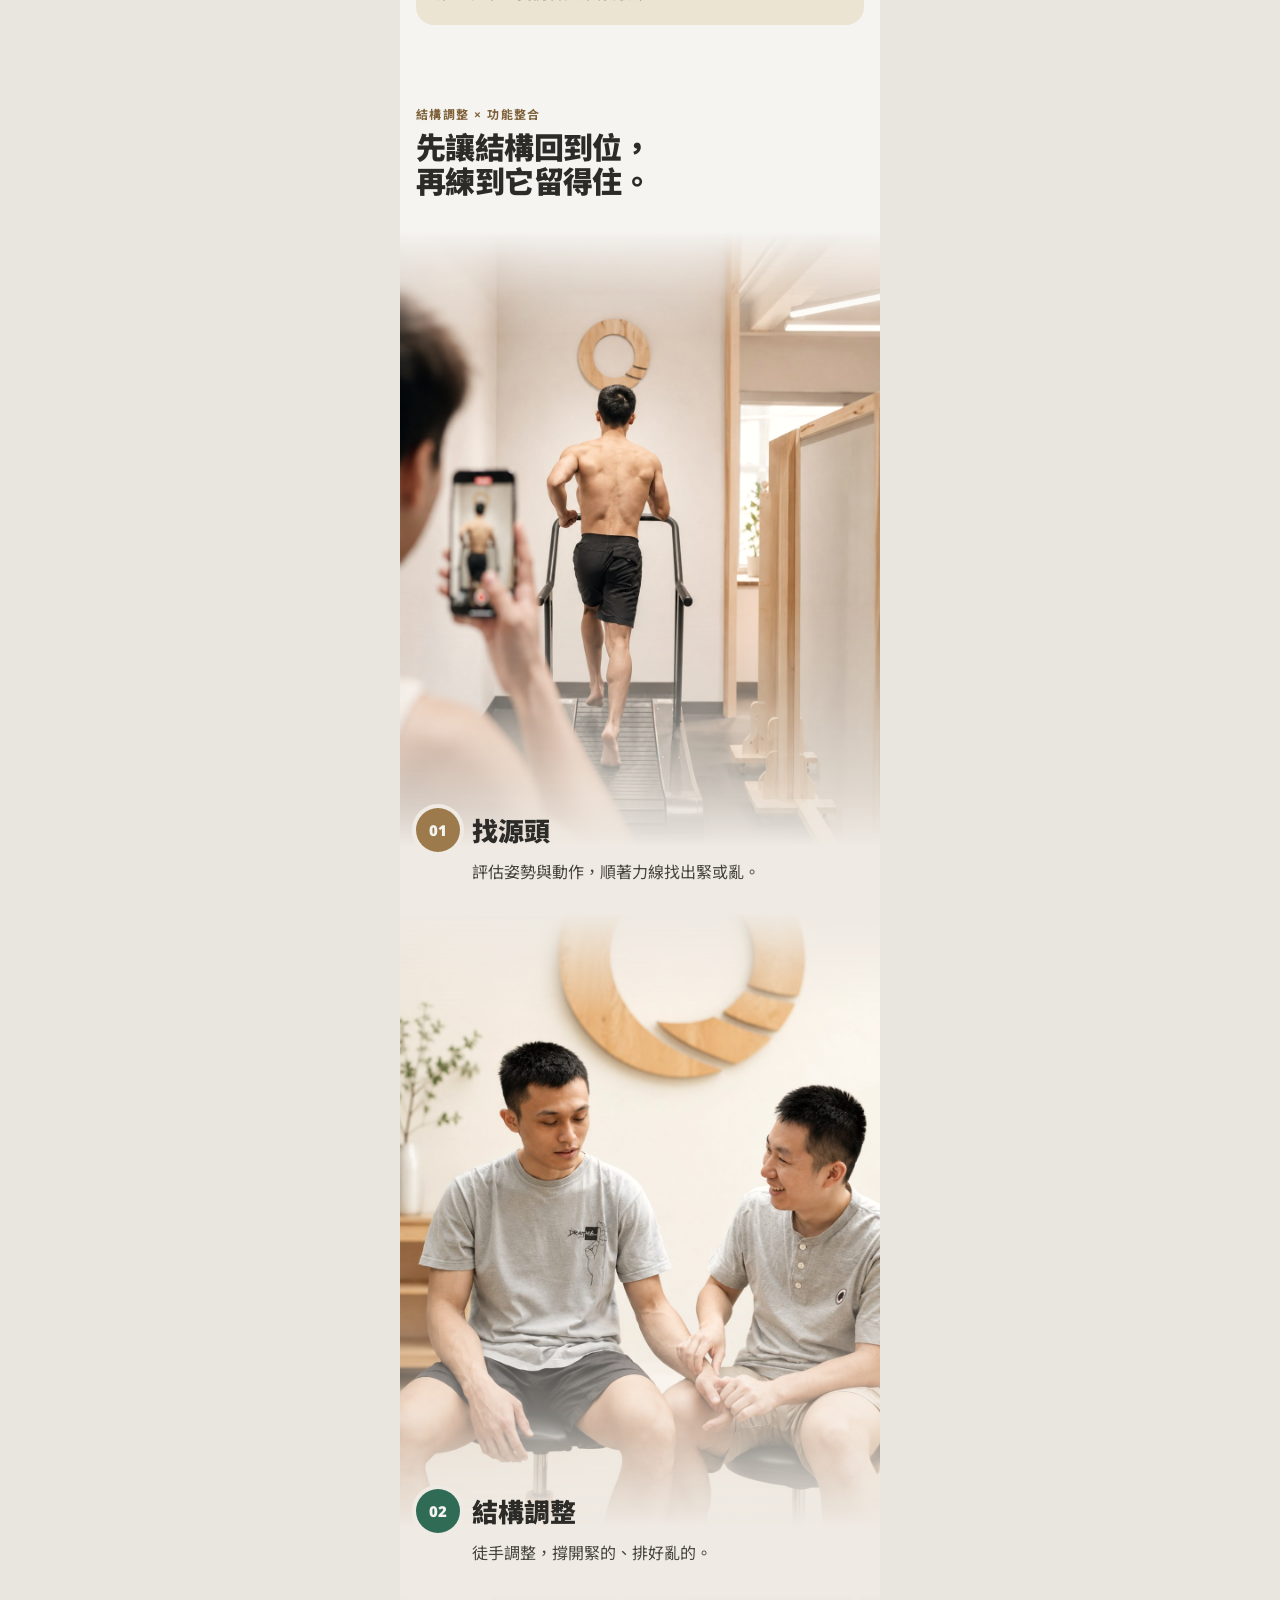
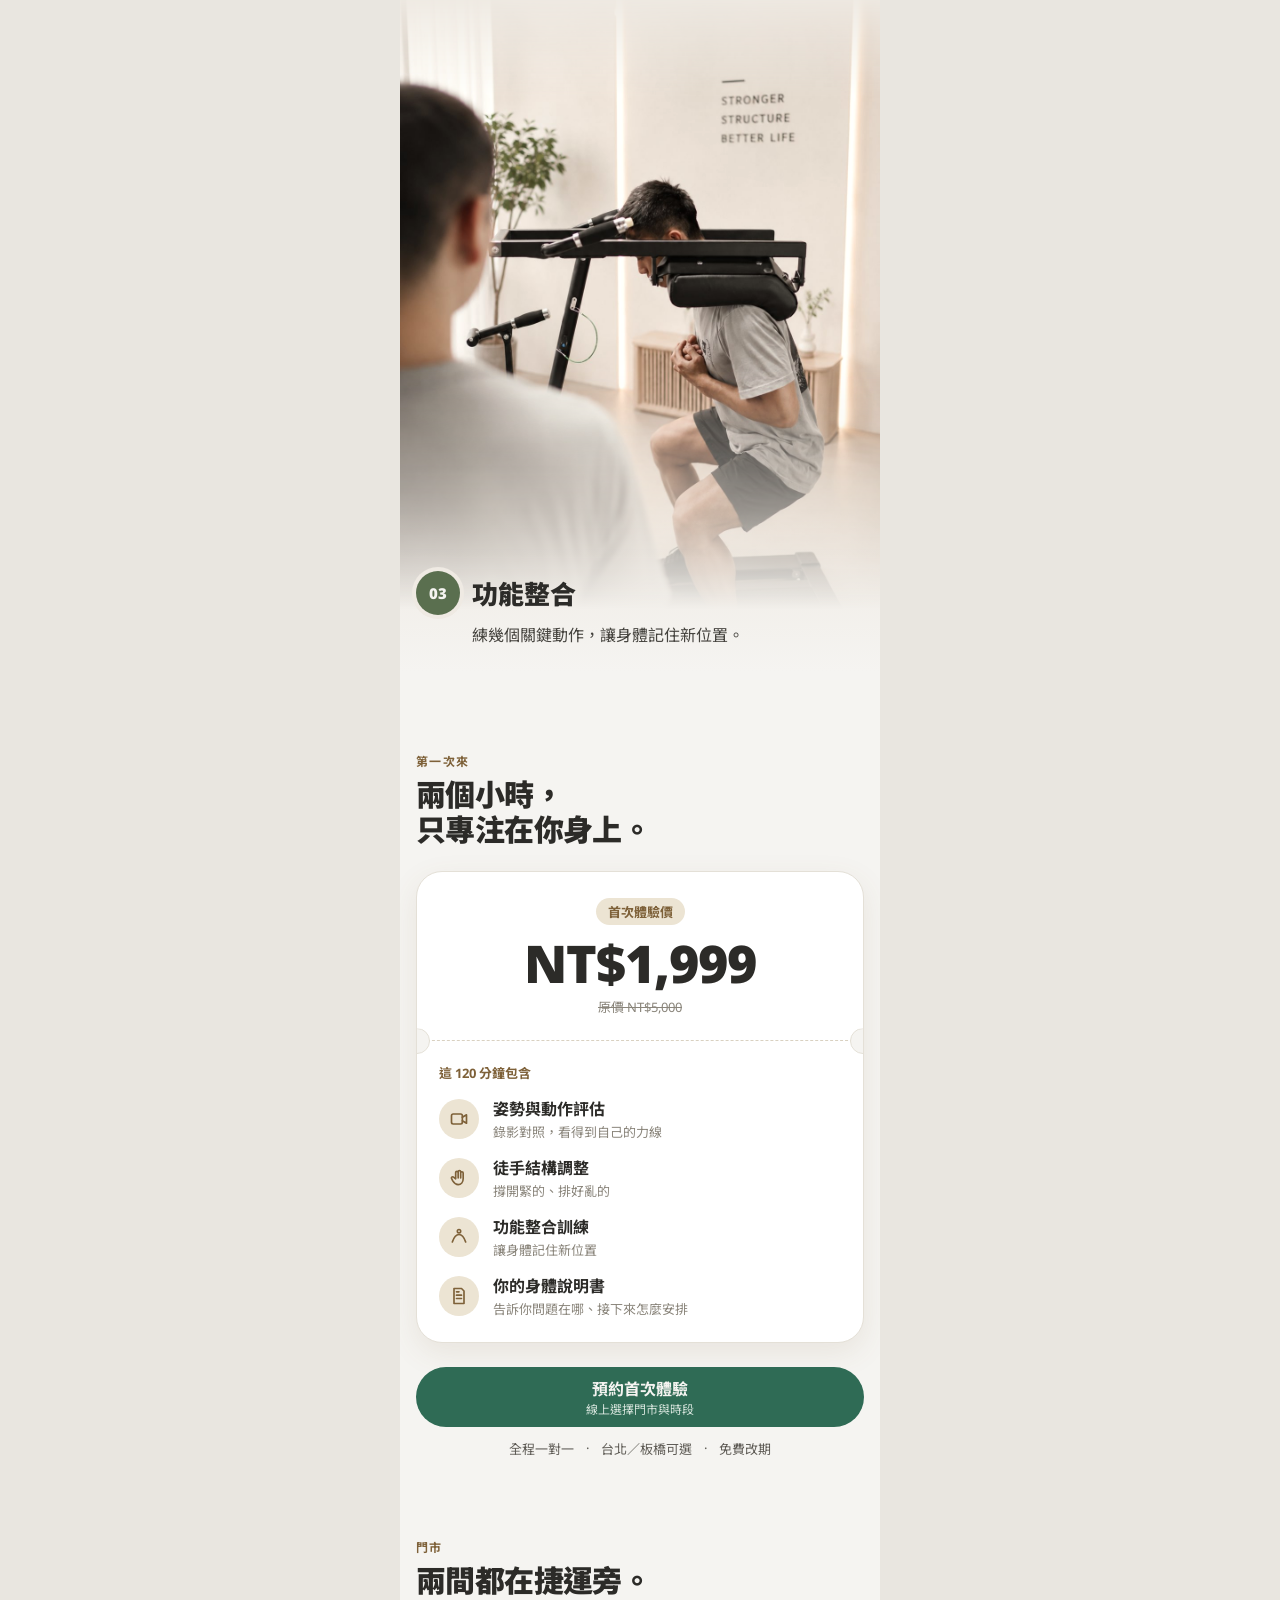
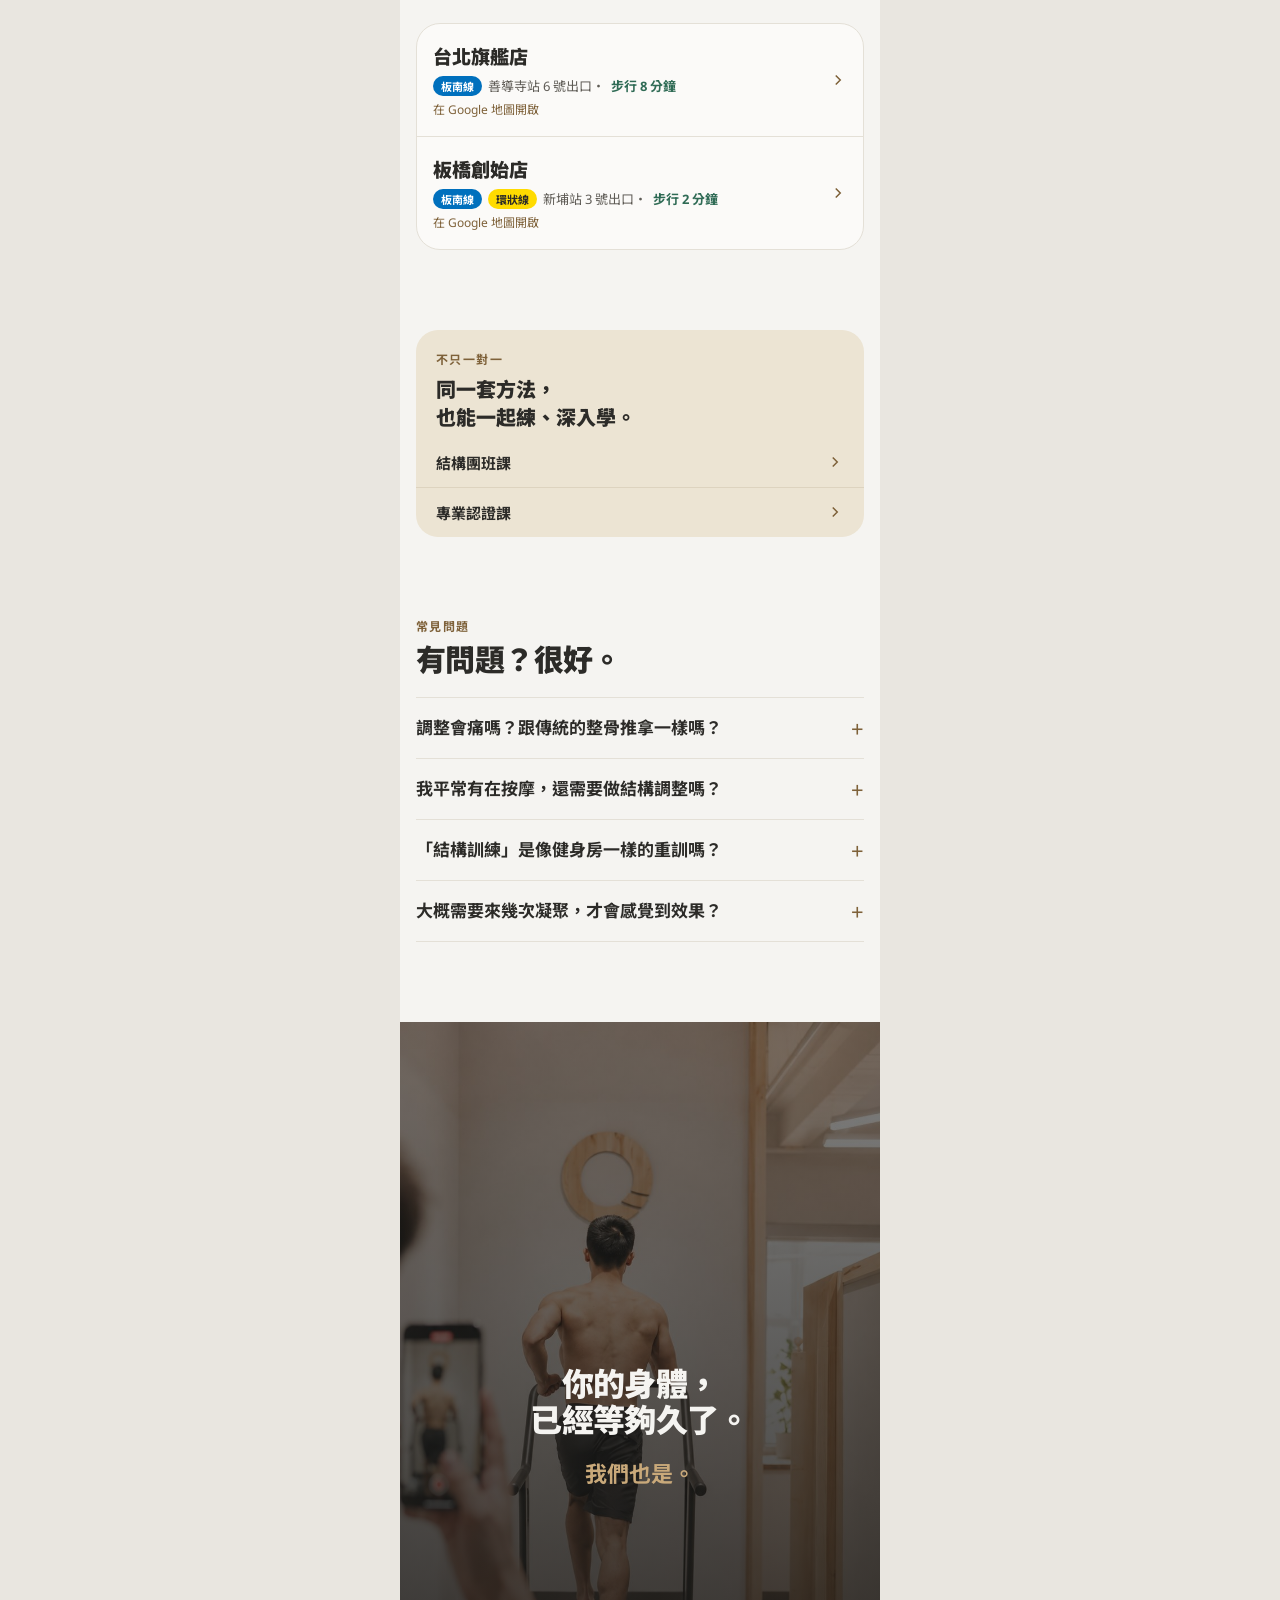
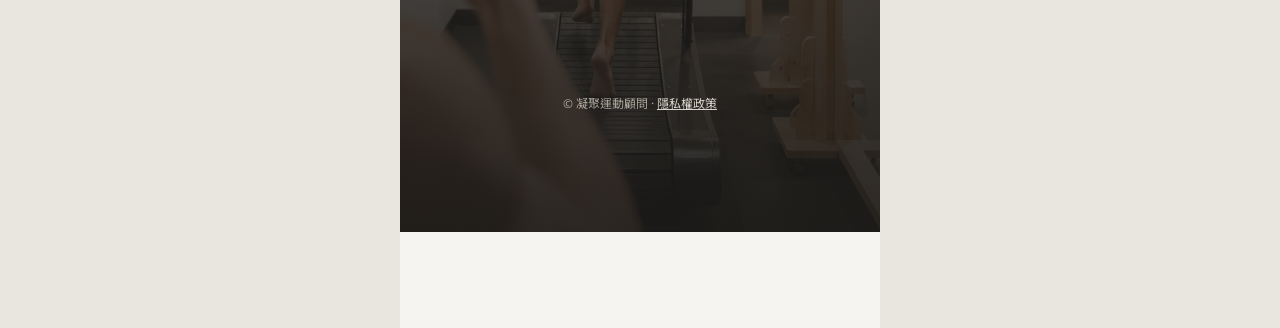
==== commit c7a005ef: "Case videos always animate: animated WebP fallback, no play button Video stays the first choice; if " ====
--- a/site/index.html
+++ b/site/index.html
@@ -83,33 +83,30 @@
     <div style="margin-top: 24px; border-radius: 26px; overflow: hidden">
       <div class="anim" id="case-track" style="display: flex; transition: transform .6s ease">
         <div class="case" role="group" aria-roledescription="slide" aria-label="案例 1：腳踝不適，問題出在脊椎空間。全馬跑者・16 次後（9 個月），全馬完賽破 PB" data-case="case01" style="position: relative; flex: 0 0 100%; aspect-ratio: 4 / 5; color: #F5F4F1; background: #2C2B28">
-          <div style="position: absolute; inset: 0; display: flex; gap: 2px"><div style="flex: 1; overflow: hidden"><video data-src="assets/media/case01-before.mp4?v=4fb8d995" poster="assets/media/case01-before.jpg?v=dbf182d6" muted loop playsinline preload="none" aria-hidden="true" style="width: 100%; height: 100%; object-fit: cover; display: block"></video></div><div style="flex: 1; overflow: hidden"><video data-src="assets/media/case01-after.mp4?v=6ff2ea9f" poster="assets/media/case01-after.jpg?v=dc4ef570" muted loop playsinline preload="none" aria-hidden="true" style="width: 100%; height: 100%; object-fit: cover; display: block"></video></div></div>
+          <div style="position: absolute; inset: 0; display: flex; gap: 2px"><div style="flex: 1; overflow: hidden"><video data-src="assets/media/case01-before.mp4?v=4fb8d995" data-anim="assets/media/case01-before.webp?v=6507bb85" poster="assets/media/case01-before.jpg?v=dbf182d6" muted loop playsinline preload="none" aria-hidden="true" style="width: 100%; height: 100%; object-fit: cover; display: block"></video></div><div style="flex: 1; overflow: hidden"><video data-src="assets/media/case01-after.mp4?v=6ff2ea9f" data-anim="assets/media/case01-after.webp?v=d9787088" poster="assets/media/case01-after.jpg?v=dc4ef570" muted loop playsinline preload="none" aria-hidden="true" style="width: 100%; height: 100%; object-fit: cover; display: block"></video></div></div>
           <span style="position: absolute; left: 10px; top: 12px; display: flex; align-items: center; gap: 6px; padding: 3px 10px; border-radius: 999px; background: rgba(28,27,25,0.6); font-size: 12px; font-weight: 700">前<span style="font-weight: 400; opacity: .85">第 1 次</span></span>
           <span style="position: absolute; left: calc(50% + 9px); top: 12px; display: flex; align-items: center; gap: 6px; padding: 3px 10px; border-radius: 999px; background: rgba(47,107,85,0.92); font-size: 12px; font-weight: 700">後<span style="font-weight: 400; opacity: .85">第 16 次</span></span>
           <div aria-hidden="true" style="position: absolute; left: 0; right: 0; bottom: 0; height: 50%; background: linear-gradient(180deg, rgba(28,27,25,0) 0%, rgba(28,27,25,0.9) 72%)"></div>
-          <button type="button" class="case-play" hidden aria-label="播放前後對照影片" style="position: absolute; left: 50%; top: 38%; transform: translate(-50%, -50%); display: flex; align-items: center; gap: 8px; height: 48px; padding: 0 20px; border: 0; border-radius: 24px; background: rgba(245,244,241,0.94); color: #2C2B28; font-size: 15px; font-weight: 700; box-shadow: 0 6px 20px rgba(0,0,0,0.25)"><span aria-hidden="true">▶</span>播放前後對照</button>
           <div style="position: absolute; left: 20px; right: 20px; bottom: 20px">
             <div style="font-size: 30px; font-weight: 900; line-height: 1.2"><span style="color: #F2A48F">腳踝</span>不適，<br>問題出在<span style="color: #E2C38F">脊椎空間</span>。</div>
             <div style="font-size: 14px; color: #E4E0D7; margin-top: 10px; line-height: 1.5">全馬跑者・16 次後（9 個月），全馬完賽破 PB</div>
           </div>
         </div>
         <div class="case" role="group" aria-roledescription="slide" aria-label="案例 2：右肩疼痛，問題出在右肋筋膜。HYROX 選手・1 次調整，訓練無痛上強度" data-case="case02" style="position: relative; flex: 0 0 100%; aspect-ratio: 4 / 5; color: #F5F4F1; background: #2C2B28">
-          <div style="position: absolute; inset: 0; display: flex; gap: 2px"><div style="flex: 1; overflow: hidden"><video data-src="assets/media/case02-before.mp4?v=7fa7a2c2" poster="assets/media/case02-before.jpg?v=c1ccb853" muted loop playsinline preload="none" aria-hidden="true" style="width: 100%; height: 100%; object-fit: cover; display: block"></video></div><div style="flex: 1; overflow: hidden"><video data-src="assets/media/case02-after.mp4?v=c5b95491" poster="assets/media/case02-after.jpg?v=24d27eb0" muted loop playsinline preload="none" aria-hidden="true" style="width: 100%; height: 100%; object-fit: cover; display: block"></video></div></div>
+          <div style="position: absolute; inset: 0; display: flex; gap: 2px"><div style="flex: 1; overflow: hidden"><video data-src="assets/media/case02-before.mp4?v=7fa7a2c2" data-anim="assets/media/case02-before.webp?v=bec9c0ed" poster="assets/media/case02-before.jpg?v=c1ccb853" muted loop playsinline preload="none" aria-hidden="true" style="width: 100%; height: 100%; object-fit: cover; display: block"></video></div><div style="flex: 1; overflow: hidden"><video data-src="assets/media/case02-after.mp4?v=c5b95491" data-anim="assets/media/case02-after.webp?v=46c846ca" poster="assets/media/case02-after.jpg?v=24d27eb0" muted loop playsinline preload="none" aria-hidden="true" style="width: 100%; height: 100%; object-fit: cover; display: block"></video></div></div>
           <span style="position: absolute; left: 10px; top: 12px; display: flex; align-items: center; gap: 6px; padding: 3px 10px; border-radius: 999px; background: rgba(28,27,25,0.6); font-size: 12px; font-weight: 700">前<span style="font-weight: 400; opacity: .85">第 1 次</span></span>
           <span style="position: absolute; left: calc(50% + 9px); top: 12px; display: flex; align-items: center; gap: 6px; padding: 3px 10px; border-radius: 999px; background: rgba(47,107,85,0.92); font-size: 12px; font-weight: 700">後<span style="font-weight: 400; opacity: .85">當天</span></span>
           <div aria-hidden="true" style="position: absolute; left: 0; right: 0; bottom: 0; height: 50%; background: linear-gradient(180deg, rgba(28,27,25,0) 0%, rgba(28,27,25,0.9) 72%)"></div>
-          <button type="button" class="case-play" hidden aria-label="播放前後對照影片" style="position: absolute; left: 50%; top: 38%; transform: translate(-50%, -50%); display: flex; align-items: center; gap: 8px; height: 48px; padding: 0 20px; border: 0; border-radius: 24px; background: rgba(245,244,241,0.94); color: #2C2B28; font-size: 15px; font-weight: 700; box-shadow: 0 6px 20px rgba(0,0,0,0.25)"><span aria-hidden="true">▶</span>播放前後對照</button>
           <div style="position: absolute; left: 20px; right: 20px; bottom: 20px">
             <div style="font-size: 30px; font-weight: 900; line-height: 1.2"><span style="color: #F2A48F">右肩</span>疼痛，<br>問題出在<span style="color: #E2C38F">右肋筋膜</span>。</div>
             <div style="font-size: 14px; color: #E4E0D7; margin-top: 10px; line-height: 1.5">HYROX 選手・1 次調整，訓練無痛上強度</div>
           </div>
         </div>
         <div class="case" role="group" aria-roledescription="slide" aria-label="案例 3：膝蓋卡頓，問題出在脊椎鎖死。上班族・1 次調整，出國狂走都不累" data-case="case03" style="position: relative; flex: 0 0 100%; aspect-ratio: 4 / 5; color: #F5F4F1; background: #2C2B28">
-          <div style="position: absolute; inset: 0; display: flex; gap: 2px"><div style="flex: 1; overflow: hidden"><video data-src="assets/media/case03-before.mp4?v=19d81297" poster="assets/media/case03-before.jpg?v=4f998041" muted loop playsinline preload="none" aria-hidden="true" style="width: 100%; height: 100%; object-fit: cover; display: block"></video></div><div style="flex: 1; overflow: hidden"><video data-src="assets/media/case03-after.mp4?v=8c0e40d1" poster="assets/media/case03-after.jpg?v=678a0181" muted loop playsinline preload="none" aria-hidden="true" style="width: 100%; height: 100%; object-fit: cover; display: block"></video></div></div>
+          <div style="position: absolute; inset: 0; display: flex; gap: 2px"><div style="flex: 1; overflow: hidden"><video data-src="assets/media/case03-before.mp4?v=19d81297" data-anim="assets/media/case03-before.webp?v=7f1e9b02" poster="assets/media/case03-before.jpg?v=4f998041" muted loop playsinline preload="none" aria-hidden="true" style="width: 100%; height: 100%; object-fit: cover; display: block"></video></div><div style="flex: 1; overflow: hidden"><video data-src="assets/media/case03-after.mp4?v=8c0e40d1" data-anim="assets/media/case03-after.webp?v=d260a9cb" poster="assets/media/case03-after.jpg?v=678a0181" muted loop playsinline preload="none" aria-hidden="true" style="width: 100%; height: 100%; object-fit: cover; display: block"></video></div></div>
           <span style="position: absolute; left: 10px; top: 12px; display: flex; align-items: center; gap: 6px; padding: 3px 10px; border-radius: 999px; background: rgba(28,27,25,0.6); font-size: 12px; font-weight: 700">前<span style="font-weight: 400; opacity: .85">第 1 次</span></span>
           <span style="position: absolute; left: calc(50% + 9px); top: 12px; display: flex; align-items: center; gap: 6px; padding: 3px 10px; border-radius: 999px; background: rgba(47,107,85,0.92); font-size: 12px; font-weight: 700">後<span style="font-weight: 400; opacity: .85">當天</span></span>
           <div aria-hidden="true" style="position: absolute; left: 0; right: 0; bottom: 0; height: 50%; background: linear-gradient(180deg, rgba(28,27,25,0) 0%, rgba(28,27,25,0.9) 72%)"></div>
-          <button type="button" class="case-play" hidden aria-label="播放前後對照影片" style="position: absolute; left: 50%; top: 38%; transform: translate(-50%, -50%); display: flex; align-items: center; gap: 8px; height: 48px; padding: 0 20px; border: 0; border-radius: 24px; background: rgba(245,244,241,0.94); color: #2C2B28; font-size: 15px; font-weight: 700; box-shadow: 0 6px 20px rgba(0,0,0,0.25)"><span aria-hidden="true">▶</span>播放前後對照</button>
           <div style="position: absolute; left: 20px; right: 20px; bottom: 20px">
             <div style="font-size: 30px; font-weight: 900; line-height: 1.2"><span style="color: #F2A48F">膝蓋</span>卡頓，<br>問題出在<span style="color: #E2C38F">脊椎鎖死</span>。</div>
             <div style="font-size: 14px; color: #E4E0D7; margin-top: 10px; line-height: 1.5">上班族・1 次調整，出國狂走都不累</div>
@@ -236,7 +233,7 @@
     <a href="https://liff.line.me/2001467446-KNVd49W2" data-cta="sticky" style="flex: 1; display: flex; flex-direction: column; align-items: center; justify-content: center; height: 56px; border-radius: 28px; background: #2F6B55; color: #F5F4F1"><span style="font-size: 16px; font-weight: 700">預約首次體驗</span><span style="font-size: 11px">120 分鐘・NT$1,999</span></a>
   </div>
 </div>
-<script src="assets/app.js?v=9154b444" defer></script>
+<script src="assets/app.js?v=946b1a16" defer></script>
 </body>
 </html>
 
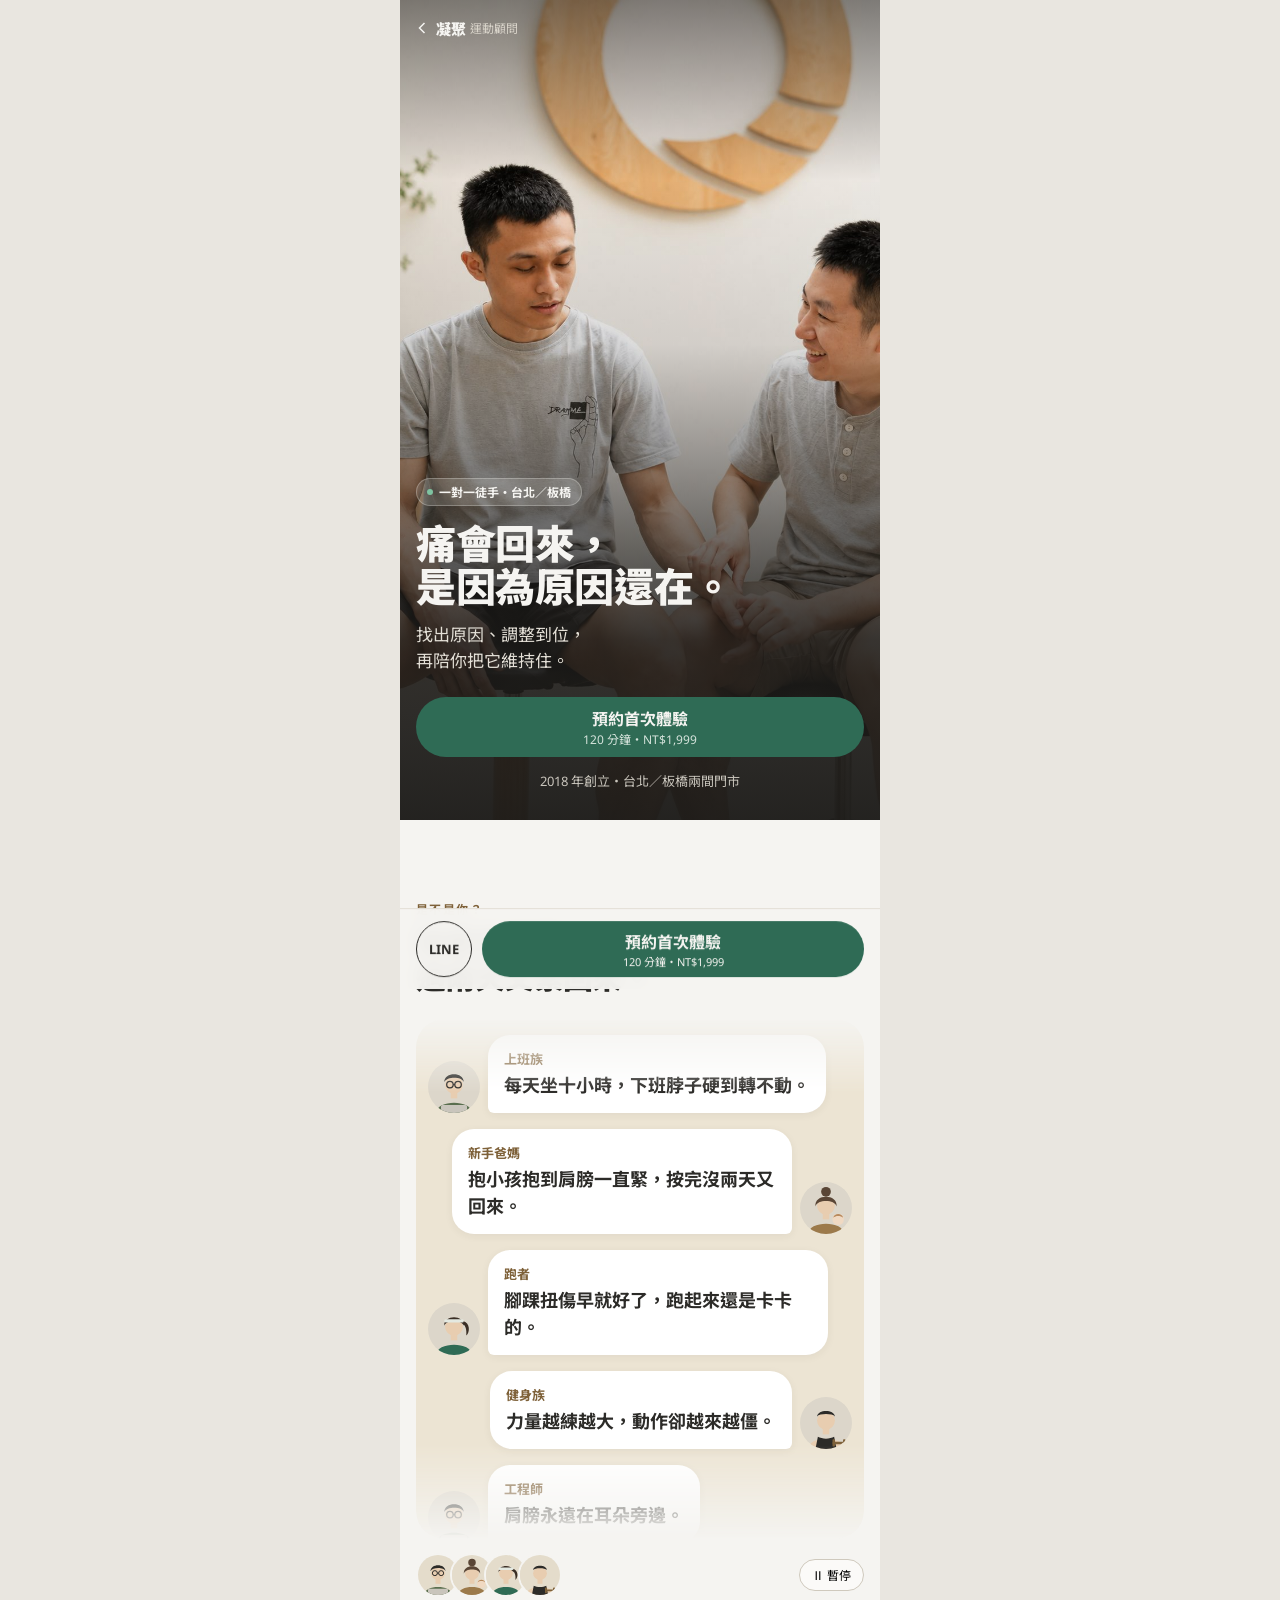
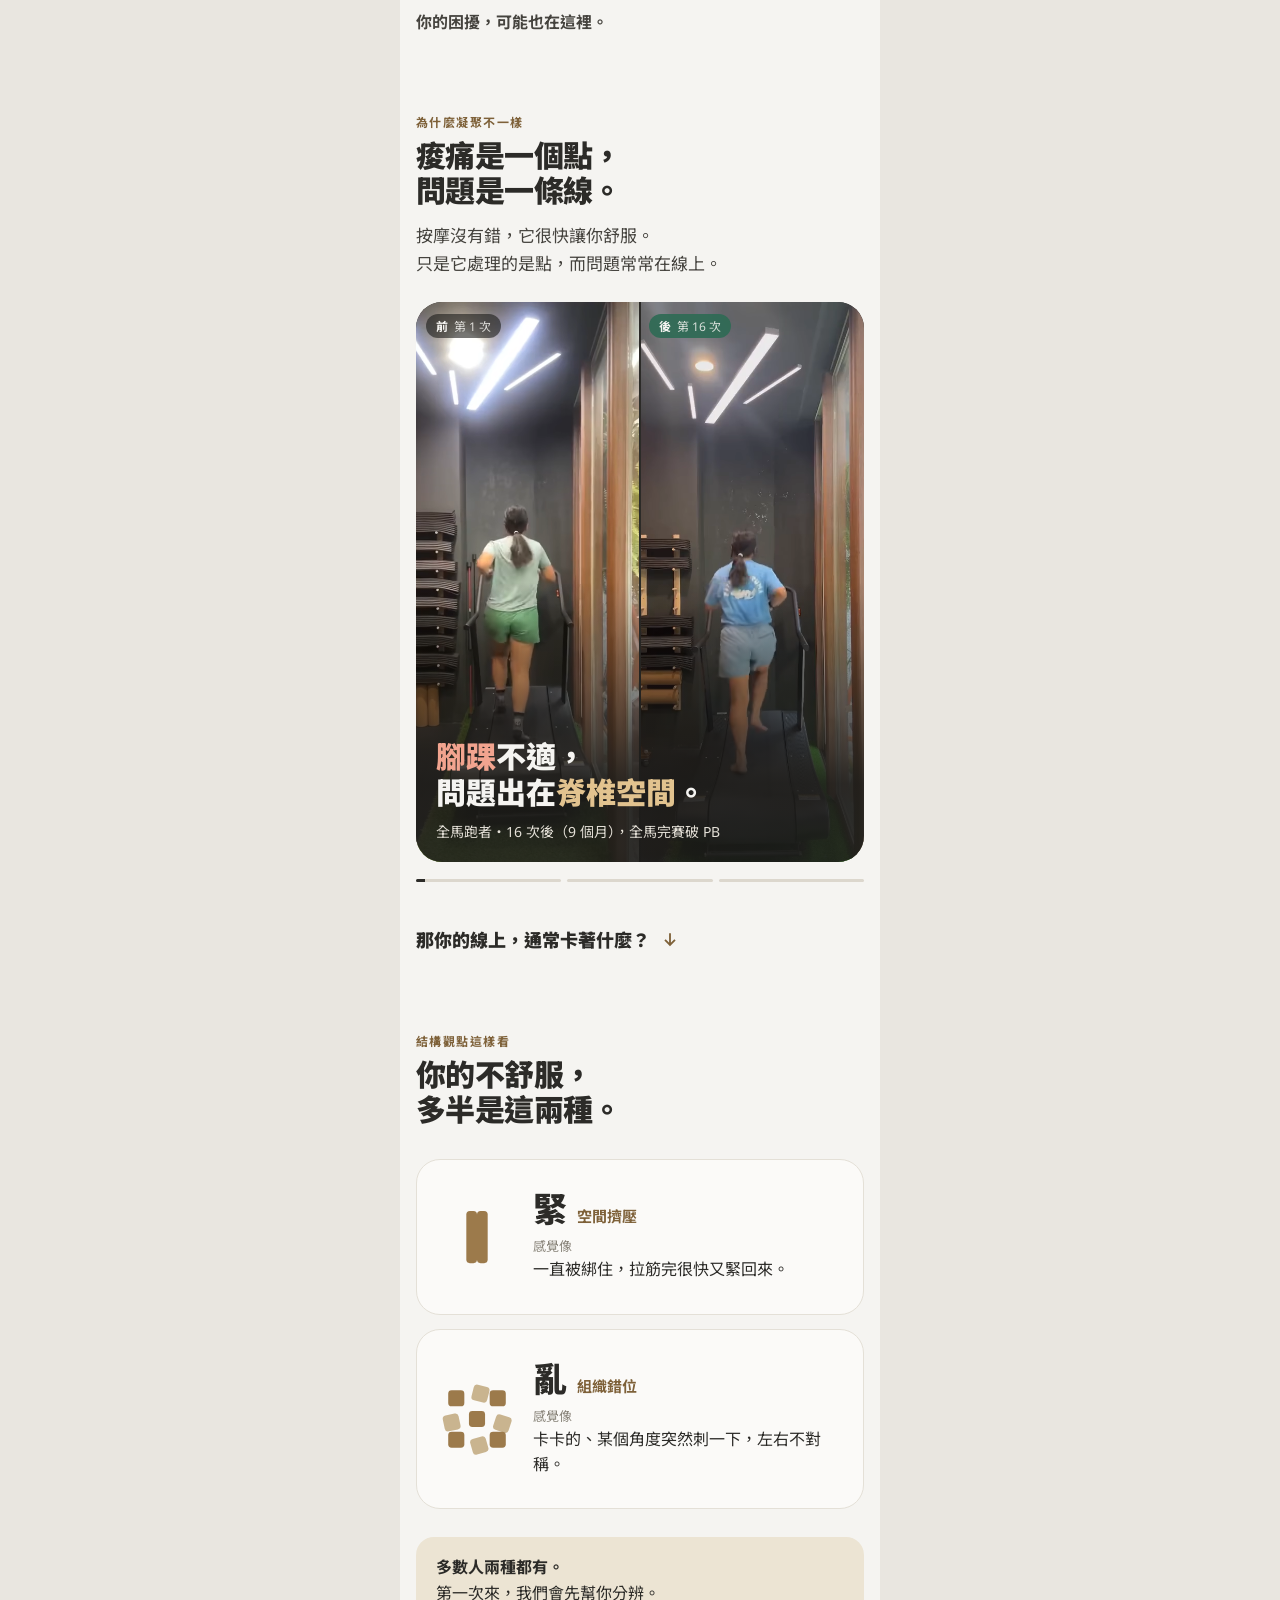
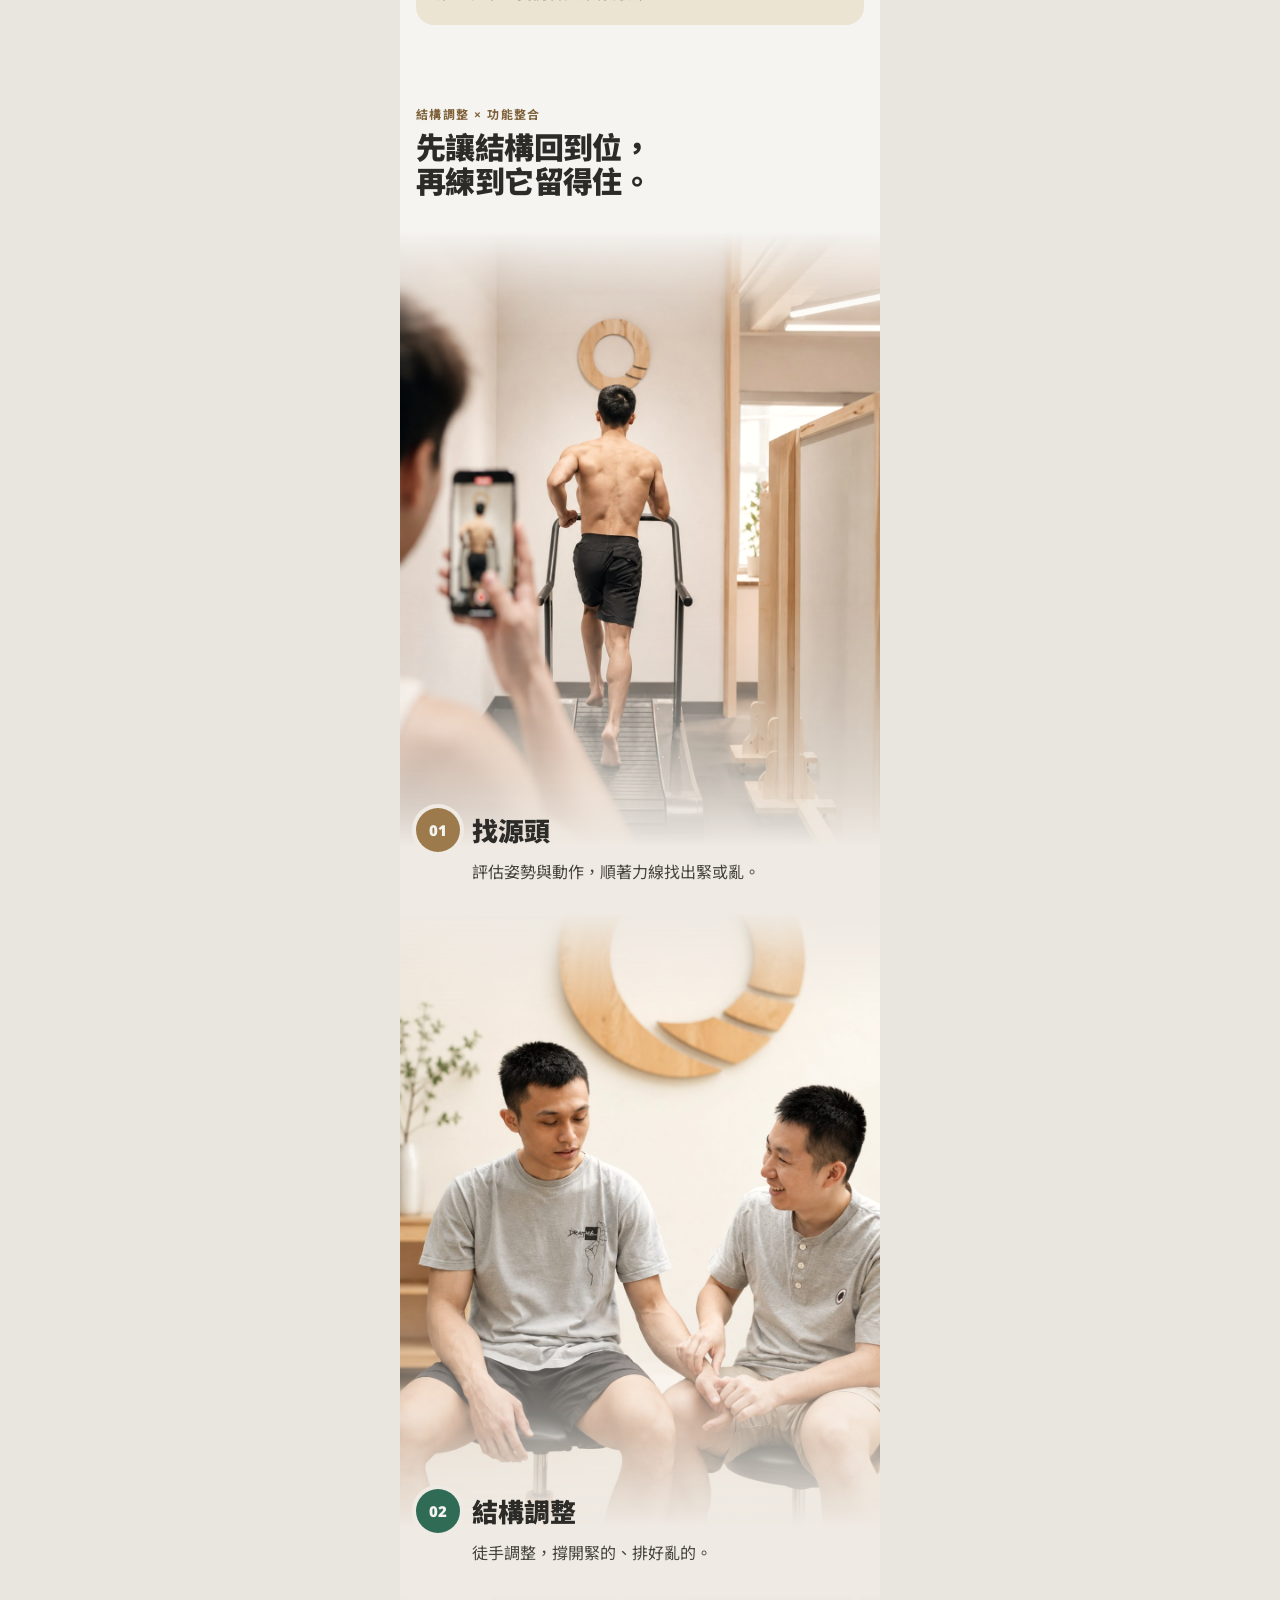
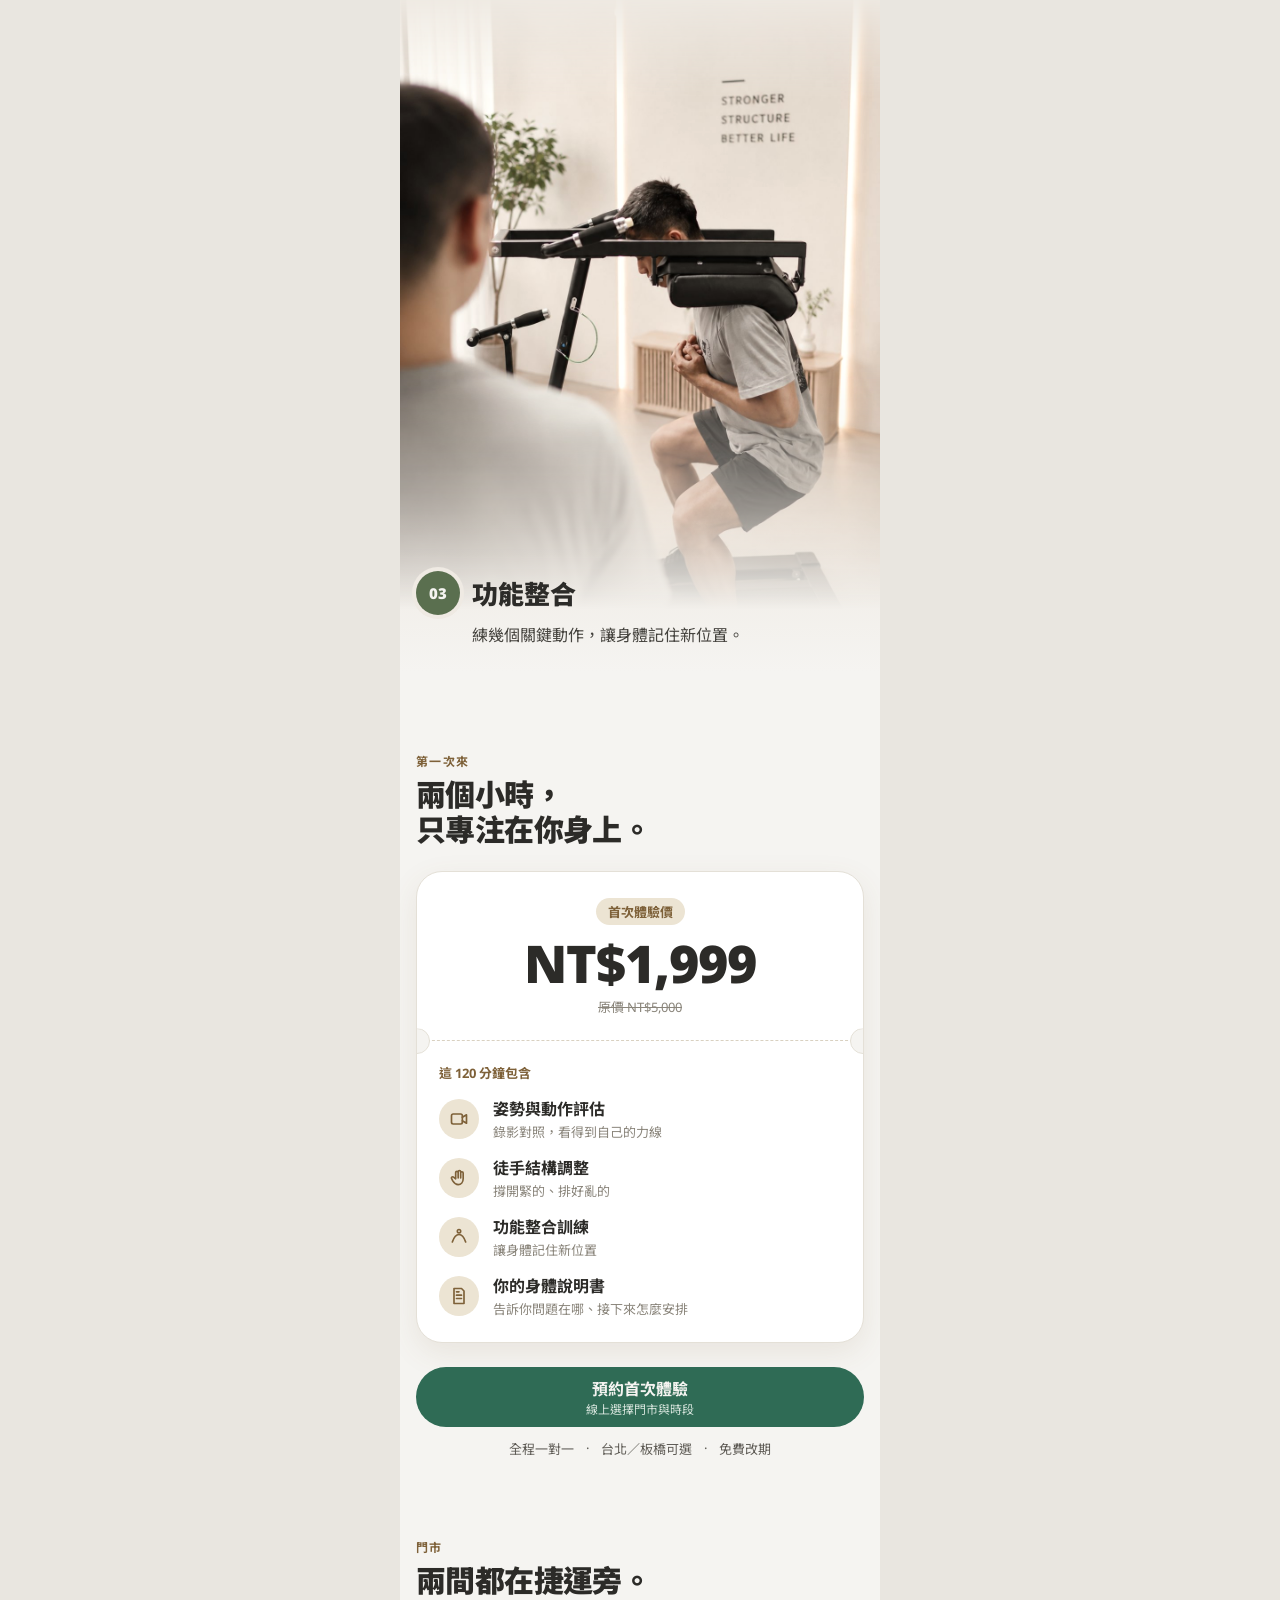
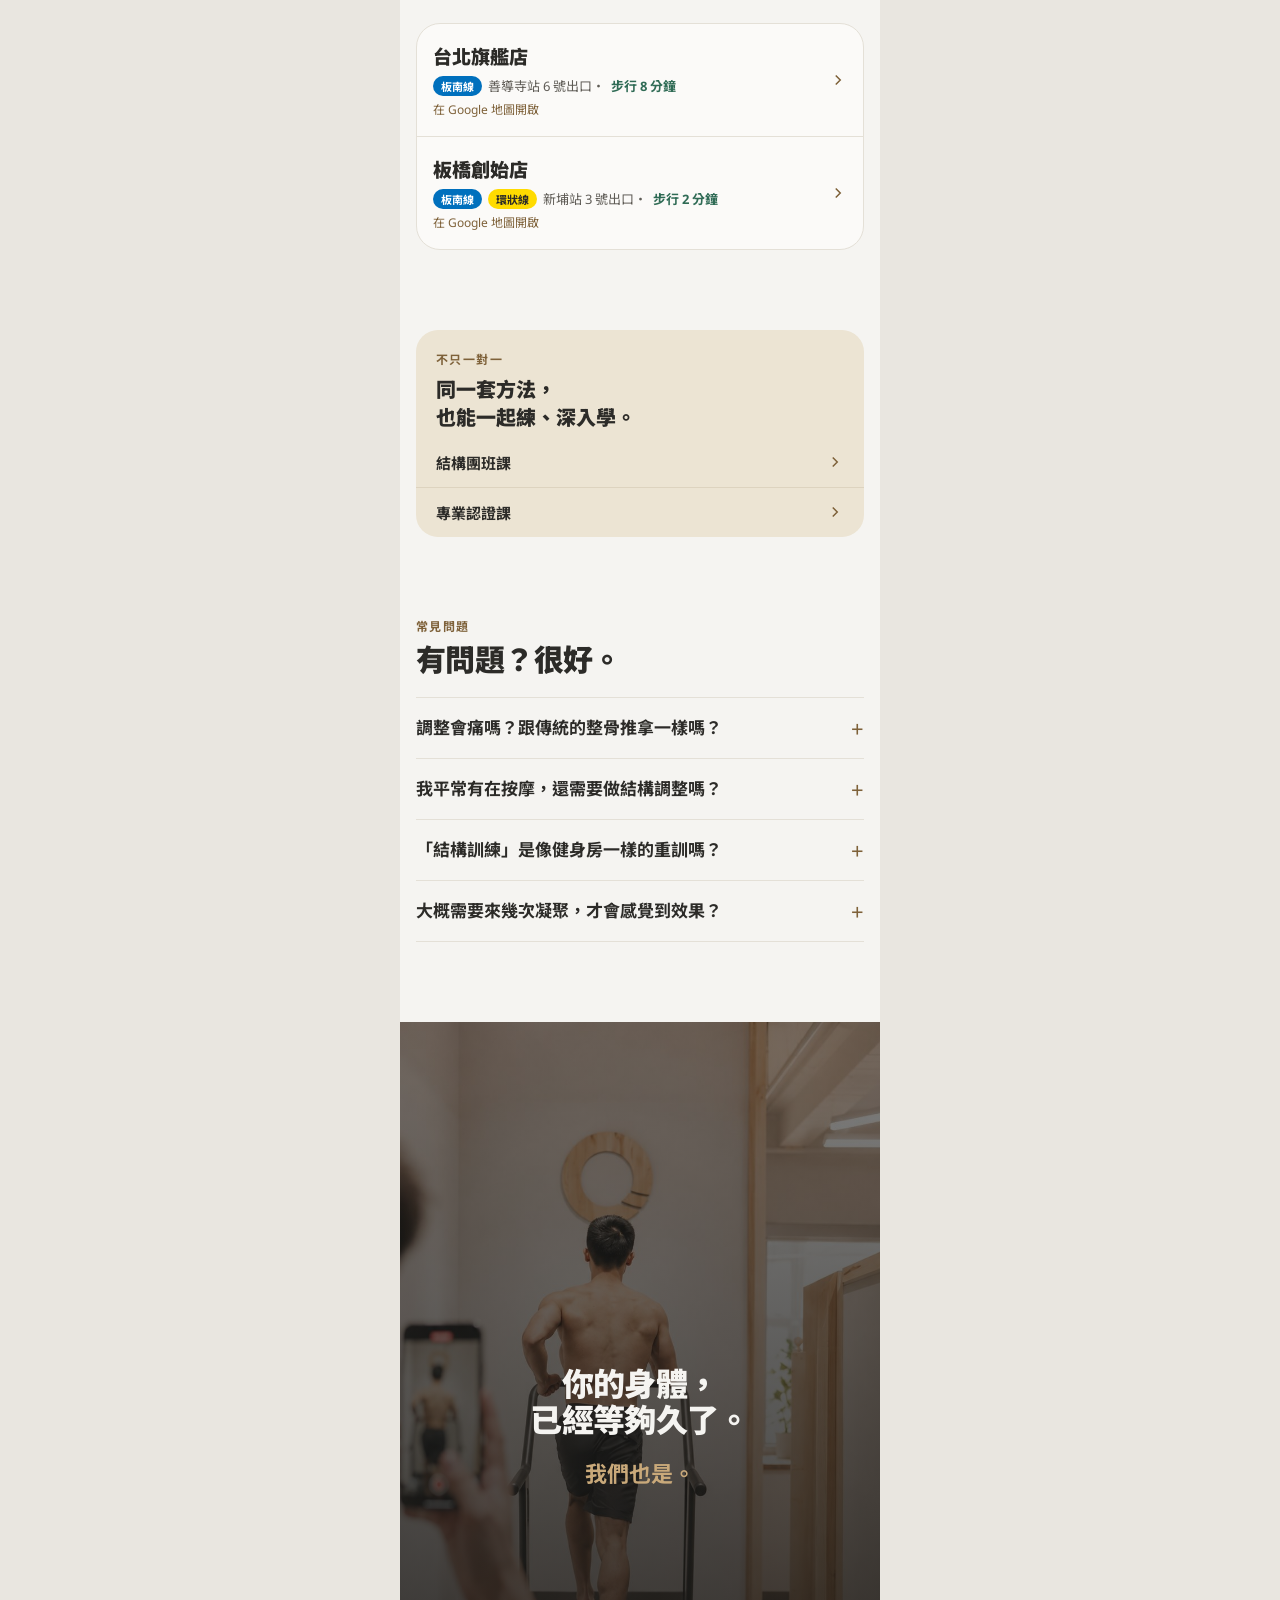
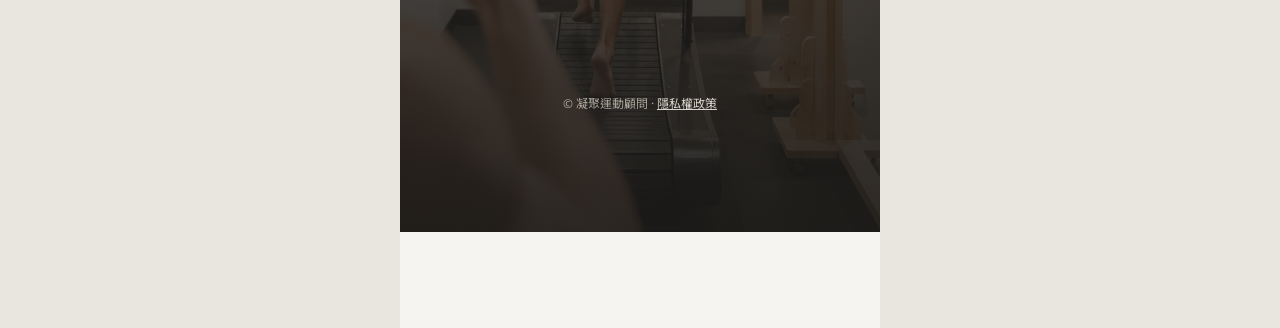
==== commit d02980fb: "Case cards: animated AVIF (WebP fallback) instead of video Plays everywhere, including iPhones with " ====
--- a/site/index.html
+++ b/site/index.html
@@ -83,7 +83,7 @@
     <div style="margin-top: 24px; border-radius: 26px; overflow: hidden">
       <div class="anim" id="case-track" style="display: flex; transition: transform .6s ease">
         <div class="case" role="group" aria-roledescription="slide" aria-label="案例 1：腳踝不適，問題出在脊椎空間。全馬跑者・16 次後（9 個月），全馬完賽破 PB" data-case="case01" style="position: relative; flex: 0 0 100%; aspect-ratio: 4 / 5; color: #F5F4F1; background: #2C2B28">
-          <div style="position: absolute; inset: 0; display: flex; gap: 2px"><div style="flex: 1; overflow: hidden"><video data-src="assets/media/case01-before.mp4?v=4fb8d995" data-anim="assets/media/case01-before.webp?v=6507bb85" poster="assets/media/case01-before.jpg?v=dbf182d6" muted loop playsinline preload="none" aria-hidden="true" style="width: 100%; height: 100%; object-fit: cover; display: block"></video></div><div style="flex: 1; overflow: hidden"><video data-src="assets/media/case01-after.mp4?v=6ff2ea9f" data-anim="assets/media/case01-after.webp?v=d9787088" poster="assets/media/case01-after.jpg?v=dc4ef570" muted loop playsinline preload="none" aria-hidden="true" style="width: 100%; height: 100%; object-fit: cover; display: block"></video></div></div>
+          <div style="position: absolute; inset: 0; display: flex; gap: 2px"><div style="flex: 1; overflow: hidden"><picture><source type="image/avif" srcset="assets/media/case01-before.avif?v=31105396"><img src="assets/media/case01-before.webp?v=b30bb8a9" alt="" aria-hidden="true" loading="eager" decoding="async" style="width: 100%; height: 100%; object-fit: cover; display: block"></picture></div><div style="flex: 1; overflow: hidden"><picture><source type="image/avif" srcset="assets/media/case01-after.avif?v=47a5b1c4"><img src="assets/media/case01-after.webp?v=8dbb20b1" alt="" aria-hidden="true" loading="eager" decoding="async" style="width: 100%; height: 100%; object-fit: cover; display: block"></picture></div></div>
           <span style="position: absolute; left: 10px; top: 12px; display: flex; align-items: center; gap: 6px; padding: 3px 10px; border-radius: 999px; background: rgba(28,27,25,0.6); font-size: 12px; font-weight: 700">前<span style="font-weight: 400; opacity: .85">第 1 次</span></span>
           <span style="position: absolute; left: calc(50% + 9px); top: 12px; display: flex; align-items: center; gap: 6px; padding: 3px 10px; border-radius: 999px; background: rgba(47,107,85,0.92); font-size: 12px; font-weight: 700">後<span style="font-weight: 400; opacity: .85">第 16 次</span></span>
           <div aria-hidden="true" style="position: absolute; left: 0; right: 0; bottom: 0; height: 50%; background: linear-gradient(180deg, rgba(28,27,25,0) 0%, rgba(28,27,25,0.9) 72%)"></div>
@@ -93,7 +93,7 @@
           </div>
         </div>
         <div class="case" role="group" aria-roledescription="slide" aria-label="案例 2：右肩疼痛，問題出在右肋筋膜。HYROX 選手・1 次調整，訓練無痛上強度" data-case="case02" style="position: relative; flex: 0 0 100%; aspect-ratio: 4 / 5; color: #F5F4F1; background: #2C2B28">
-          <div style="position: absolute; inset: 0; display: flex; gap: 2px"><div style="flex: 1; overflow: hidden"><video data-src="assets/media/case02-before.mp4?v=7fa7a2c2" data-anim="assets/media/case02-before.webp?v=bec9c0ed" poster="assets/media/case02-before.jpg?v=c1ccb853" muted loop playsinline preload="none" aria-hidden="true" style="width: 100%; height: 100%; object-fit: cover; display: block"></video></div><div style="flex: 1; overflow: hidden"><video data-src="assets/media/case02-after.mp4?v=c5b95491" data-anim="assets/media/case02-after.webp?v=46c846ca" poster="assets/media/case02-after.jpg?v=24d27eb0" muted loop playsinline preload="none" aria-hidden="true" style="width: 100%; height: 100%; object-fit: cover; display: block"></video></div></div>
+          <div style="position: absolute; inset: 0; display: flex; gap: 2px"><div style="flex: 1; overflow: hidden"><picture><source type="image/avif" srcset="assets/media/case02-before.avif?v=ac7306e1"><img src="assets/media/case02-before.webp?v=ead961e5" alt="" aria-hidden="true" loading="lazy" decoding="async" style="width: 100%; height: 100%; object-fit: cover; display: block"></picture></div><div style="flex: 1; overflow: hidden"><picture><source type="image/avif" srcset="assets/media/case02-after.avif?v=c4e36818"><img src="assets/media/case02-after.webp?v=fa47bf69" alt="" aria-hidden="true" loading="lazy" decoding="async" style="width: 100%; height: 100%; object-fit: cover; display: block"></picture></div></div>
           <span style="position: absolute; left: 10px; top: 12px; display: flex; align-items: center; gap: 6px; padding: 3px 10px; border-radius: 999px; background: rgba(28,27,25,0.6); font-size: 12px; font-weight: 700">前<span style="font-weight: 400; opacity: .85">第 1 次</span></span>
           <span style="position: absolute; left: calc(50% + 9px); top: 12px; display: flex; align-items: center; gap: 6px; padding: 3px 10px; border-radius: 999px; background: rgba(47,107,85,0.92); font-size: 12px; font-weight: 700">後<span style="font-weight: 400; opacity: .85">當天</span></span>
           <div aria-hidden="true" style="position: absolute; left: 0; right: 0; bottom: 0; height: 50%; background: linear-gradient(180deg, rgba(28,27,25,0) 0%, rgba(28,27,25,0.9) 72%)"></div>
@@ -103,7 +103,7 @@
           </div>
         </div>
         <div class="case" role="group" aria-roledescription="slide" aria-label="案例 3：膝蓋卡頓，問題出在脊椎鎖死。上班族・1 次調整，出國狂走都不累" data-case="case03" style="position: relative; flex: 0 0 100%; aspect-ratio: 4 / 5; color: #F5F4F1; background: #2C2B28">
-          <div style="position: absolute; inset: 0; display: flex; gap: 2px"><div style="flex: 1; overflow: hidden"><video data-src="assets/media/case03-before.mp4?v=19d81297" data-anim="assets/media/case03-before.webp?v=7f1e9b02" poster="assets/media/case03-before.jpg?v=4f998041" muted loop playsinline preload="none" aria-hidden="true" style="width: 100%; height: 100%; object-fit: cover; display: block"></video></div><div style="flex: 1; overflow: hidden"><video data-src="assets/media/case03-after.mp4?v=8c0e40d1" data-anim="assets/media/case03-after.webp?v=d260a9cb" poster="assets/media/case03-after.jpg?v=678a0181" muted loop playsinline preload="none" aria-hidden="true" style="width: 100%; height: 100%; object-fit: cover; display: block"></video></div></div>
+          <div style="position: absolute; inset: 0; display: flex; gap: 2px"><div style="flex: 1; overflow: hidden"><picture><source type="image/avif" srcset="assets/media/case03-before.avif?v=bfe67423"><img src="assets/media/case03-before.webp?v=720d55c3" alt="" aria-hidden="true" loading="lazy" decoding="async" style="width: 100%; height: 100%; object-fit: cover; display: block"></picture></div><div style="flex: 1; overflow: hidden"><picture><source type="image/avif" srcset="assets/media/case03-after.avif?v=676877b4"><img src="assets/media/case03-after.webp?v=0a30124d" alt="" aria-hidden="true" loading="lazy" decoding="async" style="width: 100%; height: 100%; object-fit: cover; display: block"></picture></div></div>
           <span style="position: absolute; left: 10px; top: 12px; display: flex; align-items: center; gap: 6px; padding: 3px 10px; border-radius: 999px; background: rgba(28,27,25,0.6); font-size: 12px; font-weight: 700">前<span style="font-weight: 400; opacity: .85">第 1 次</span></span>
           <span style="position: absolute; left: calc(50% + 9px); top: 12px; display: flex; align-items: center; gap: 6px; padding: 3px 10px; border-radius: 999px; background: rgba(47,107,85,0.92); font-size: 12px; font-weight: 700">後<span style="font-weight: 400; opacity: .85">當天</span></span>
           <div aria-hidden="true" style="position: absolute; left: 0; right: 0; bottom: 0; height: 50%; background: linear-gradient(180deg, rgba(28,27,25,0) 0%, rgba(28,27,25,0.9) 72%)"></div>
@@ -233,7 +233,7 @@
     <a href="https://liff.line.me/2001467446-KNVd49W2" data-cta="sticky" style="flex: 1; display: flex; flex-direction: column; align-items: center; justify-content: center; height: 56px; border-radius: 28px; background: #2F6B55; color: #F5F4F1"><span style="font-size: 16px; font-weight: 700">預約首次體驗</span><span style="font-size: 11px">120 分鐘・NT$1,999</span></a>
   </div>
 </div>
-<script src="assets/app.js?v=946b1a16" defer></script>
+<script src="assets/app.js?v=d6f12f8c" defer></script>
 </body>
 </html>
 
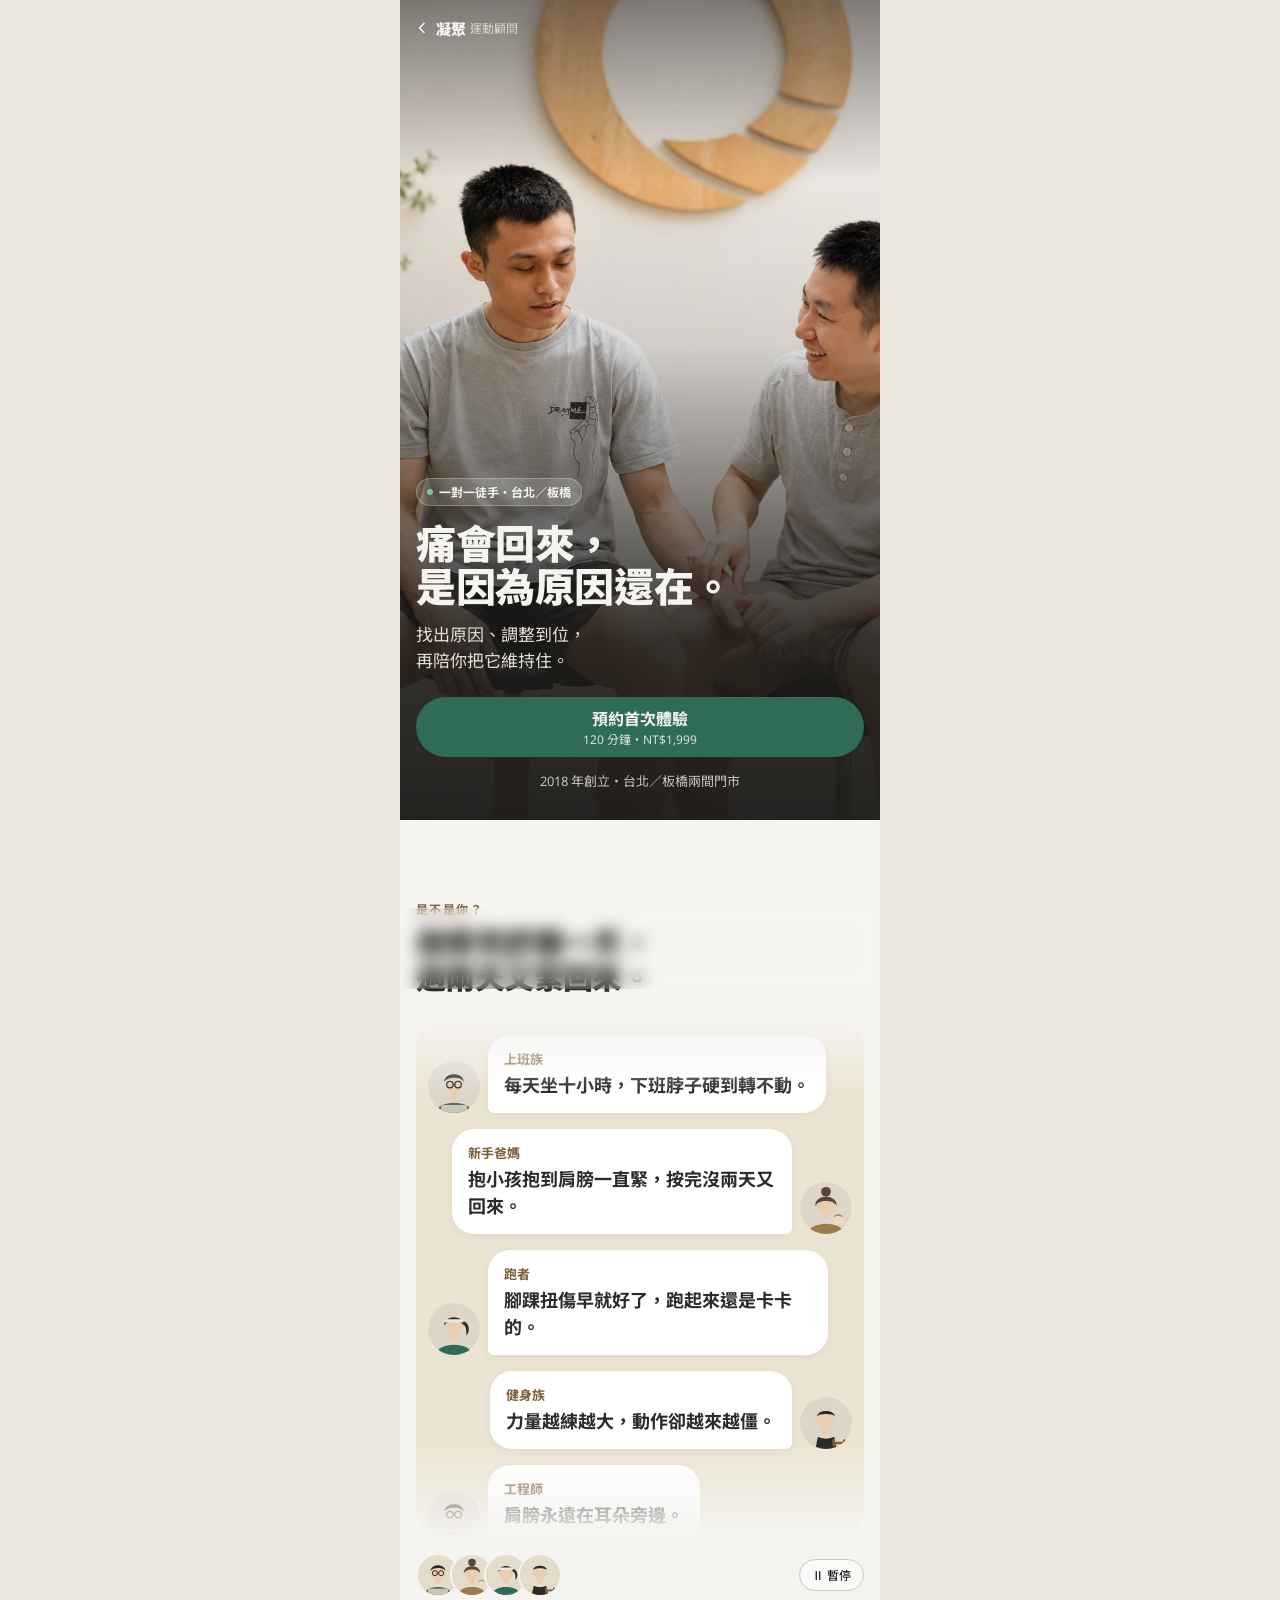
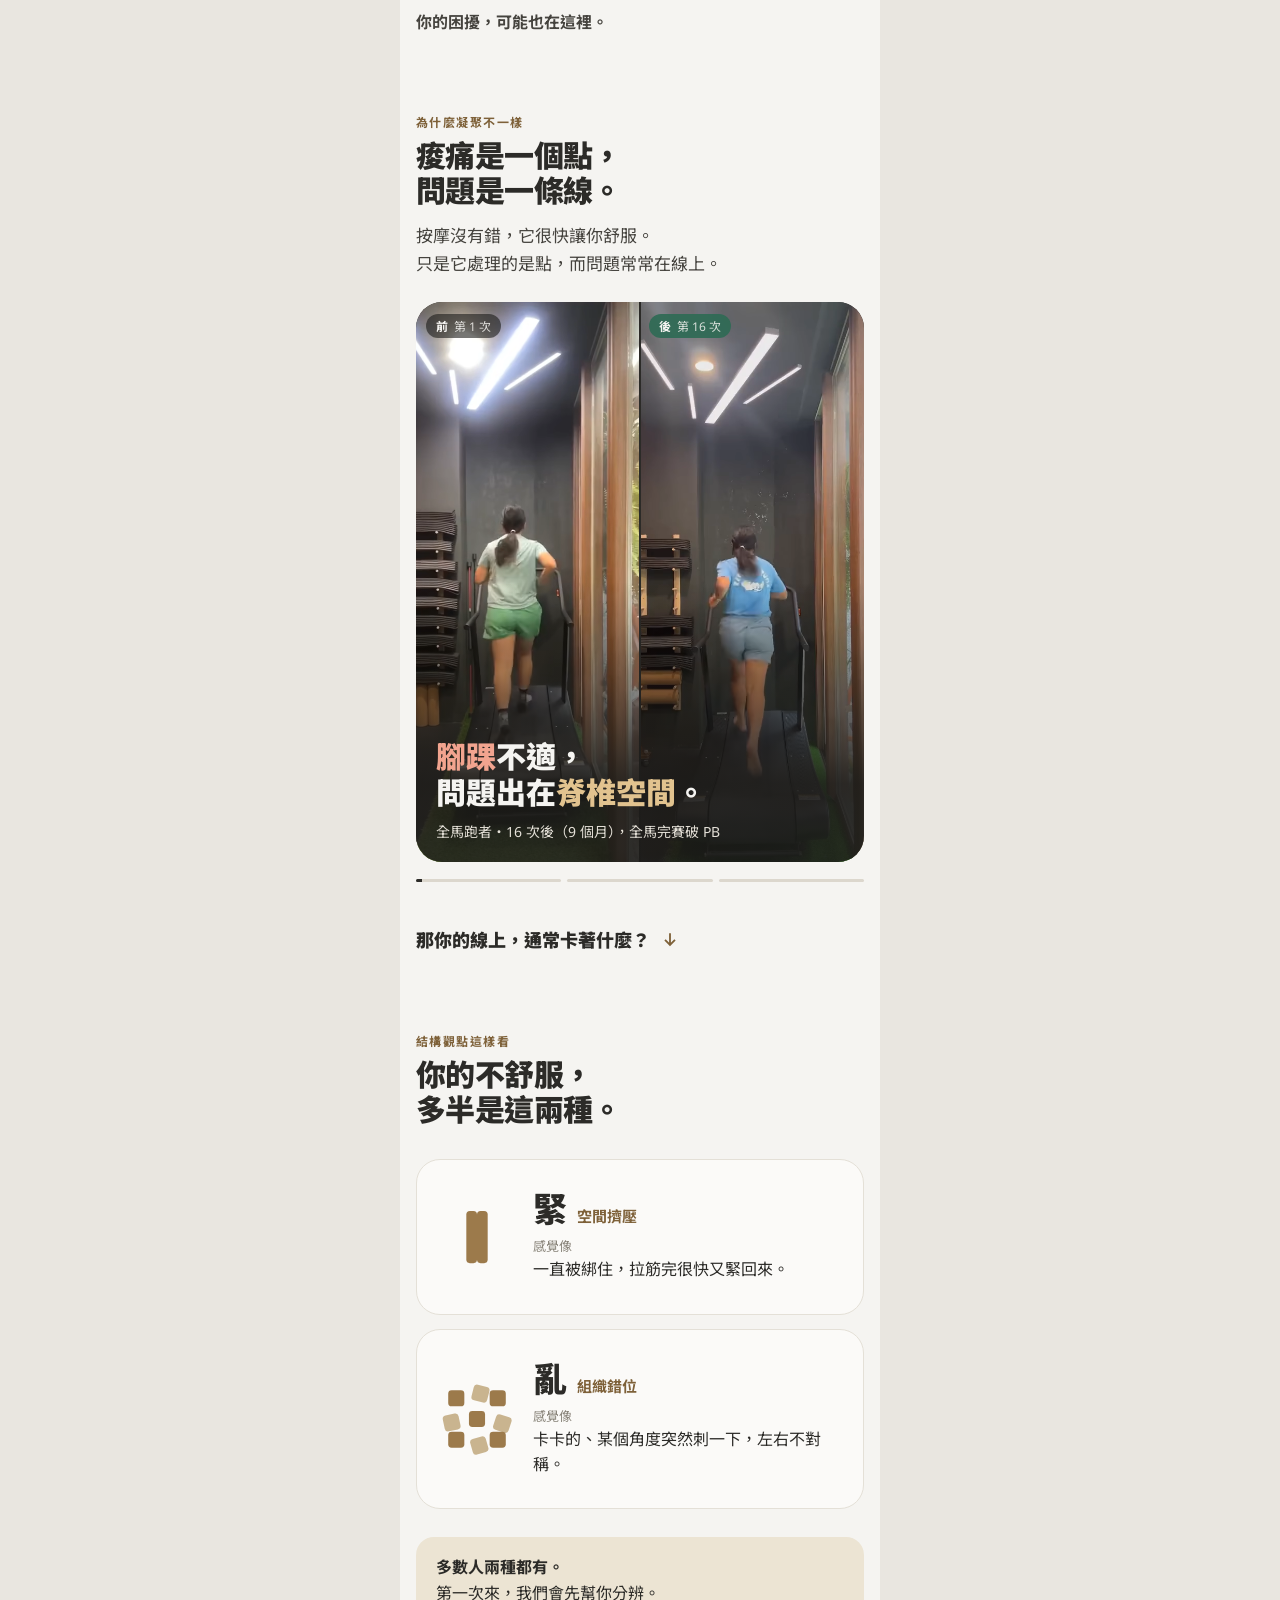
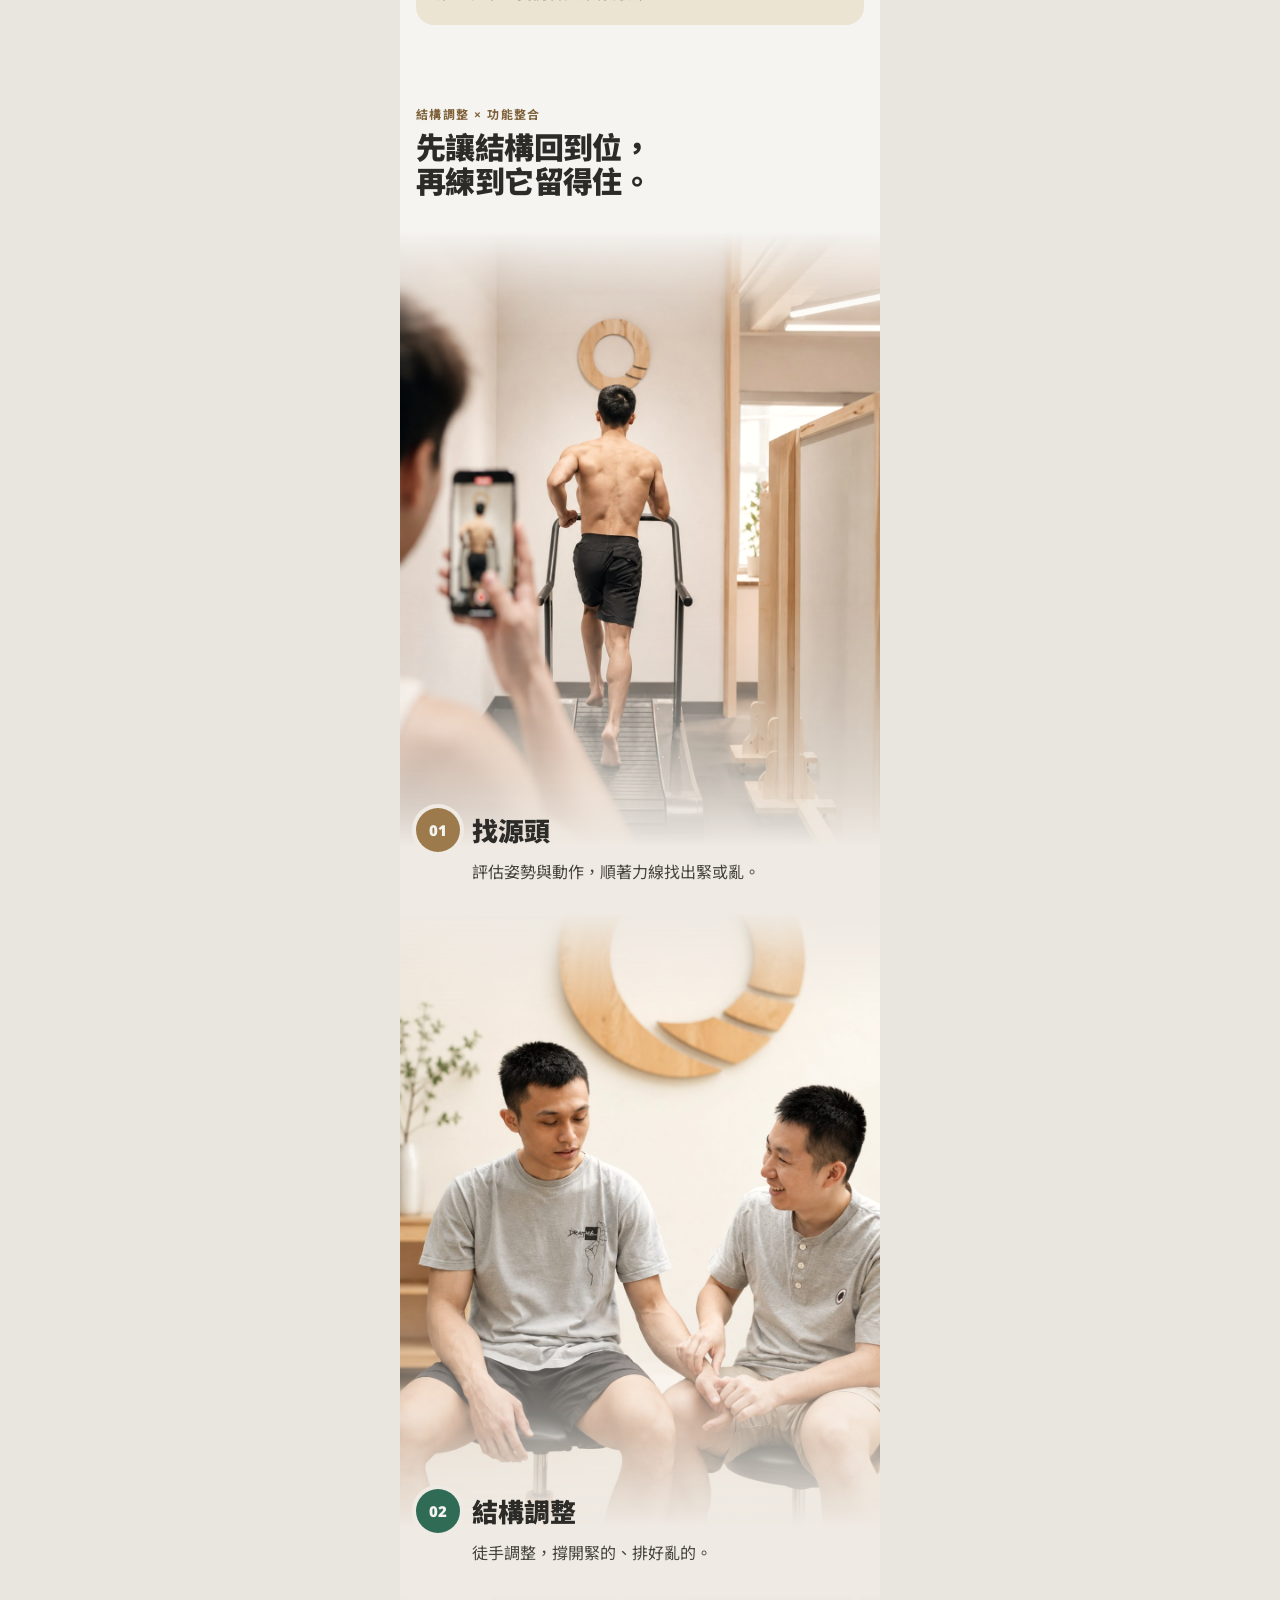
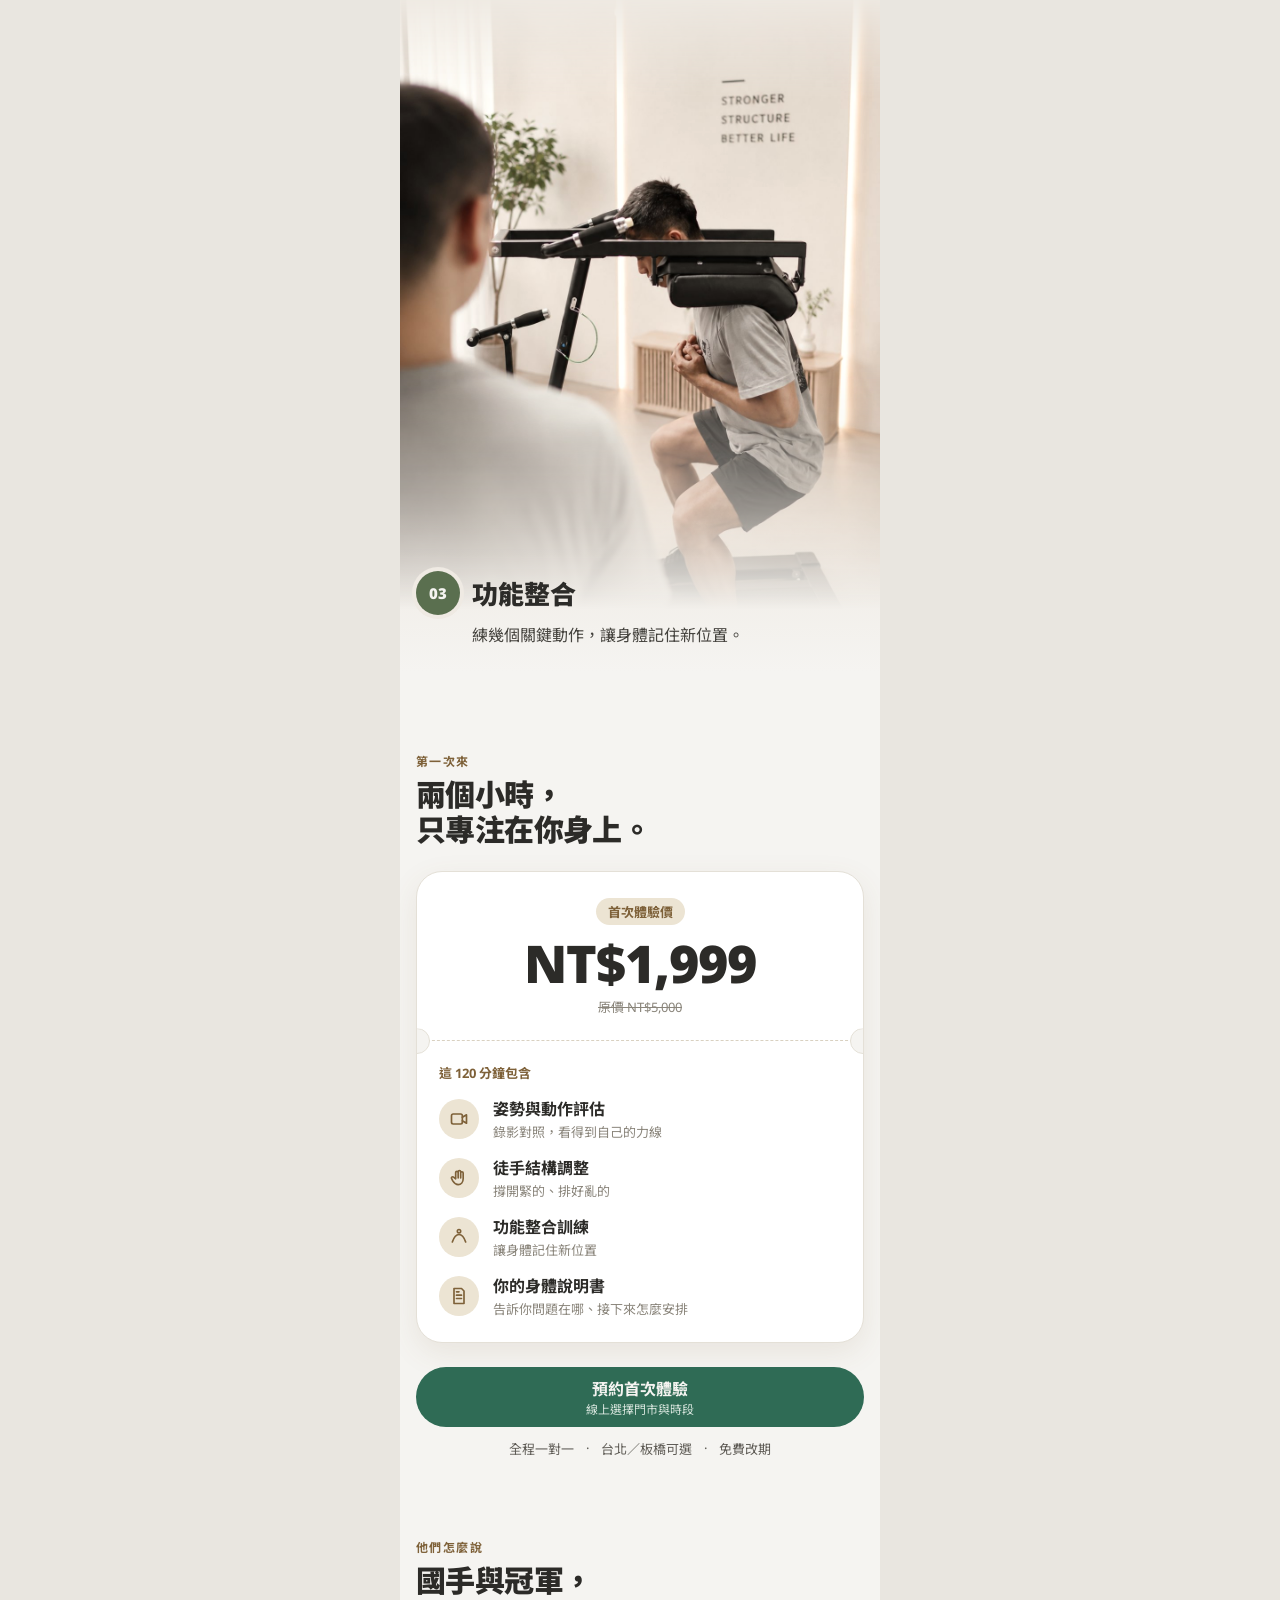
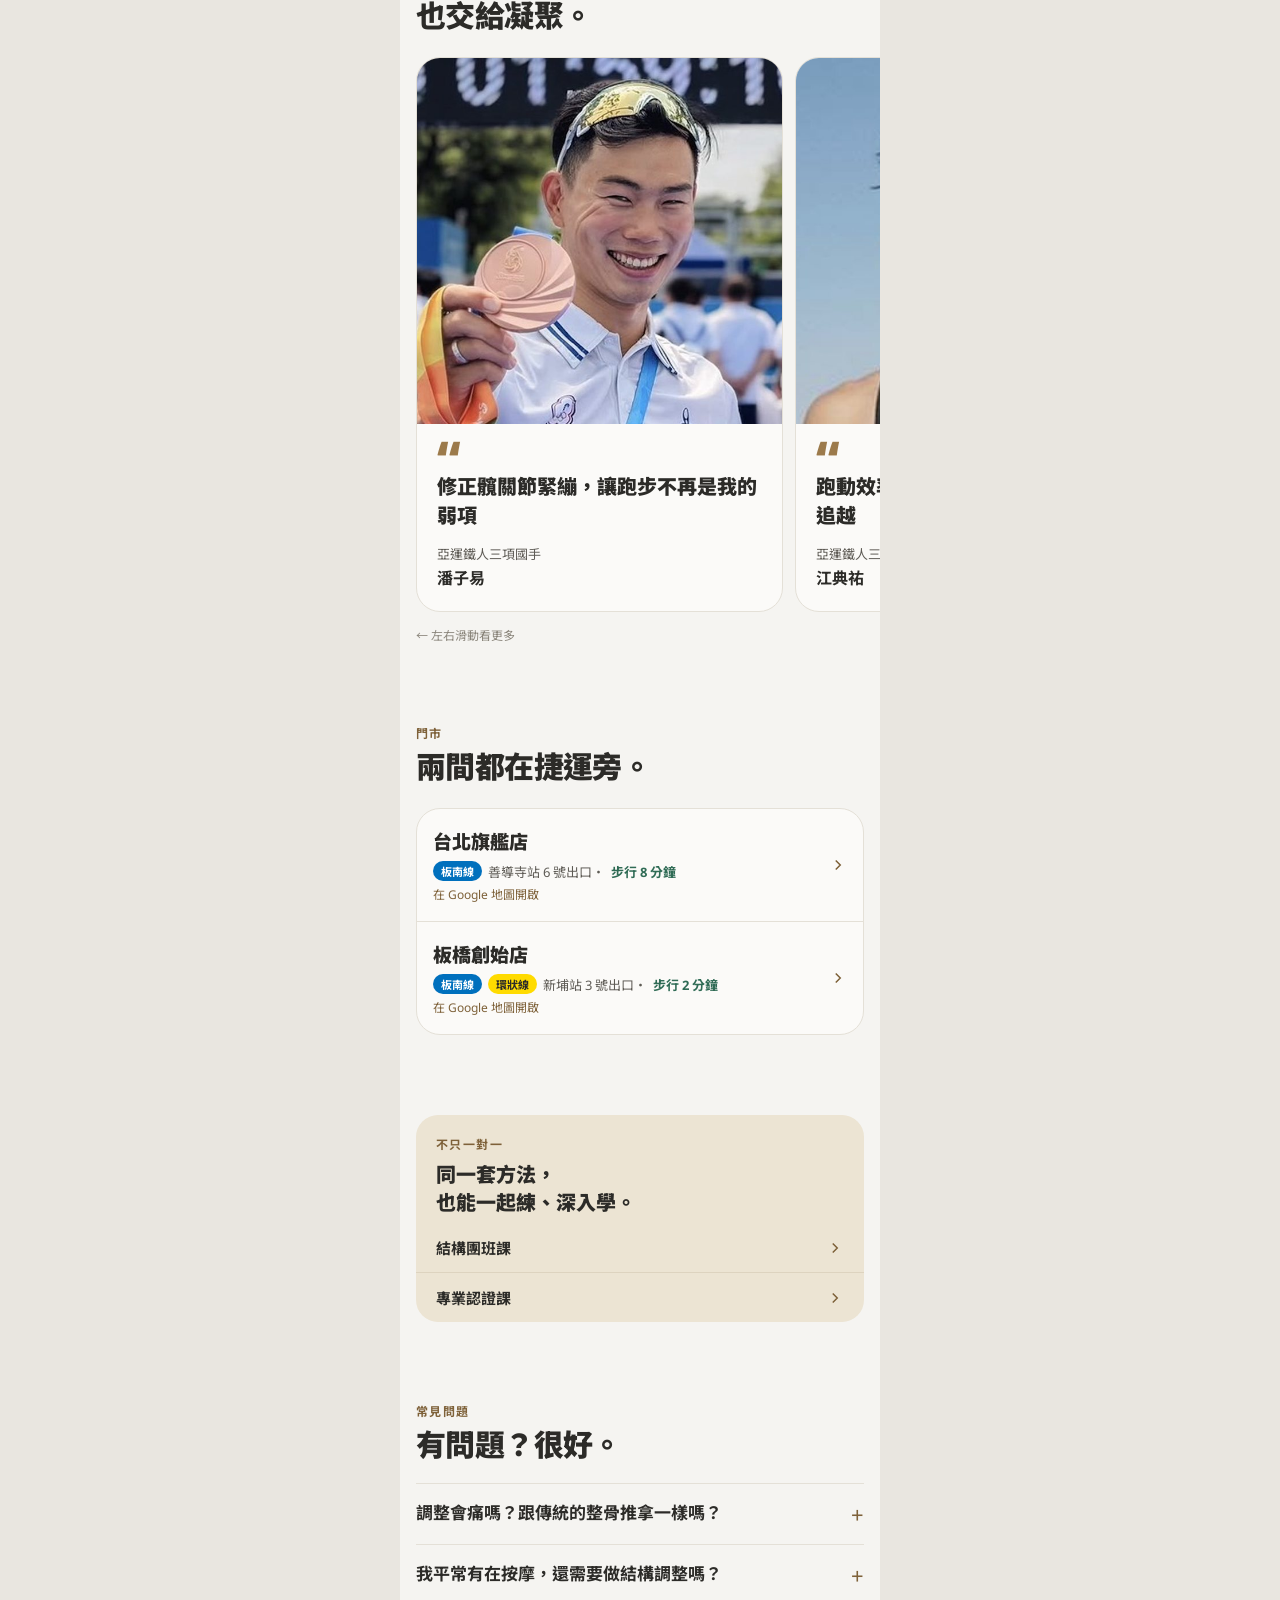
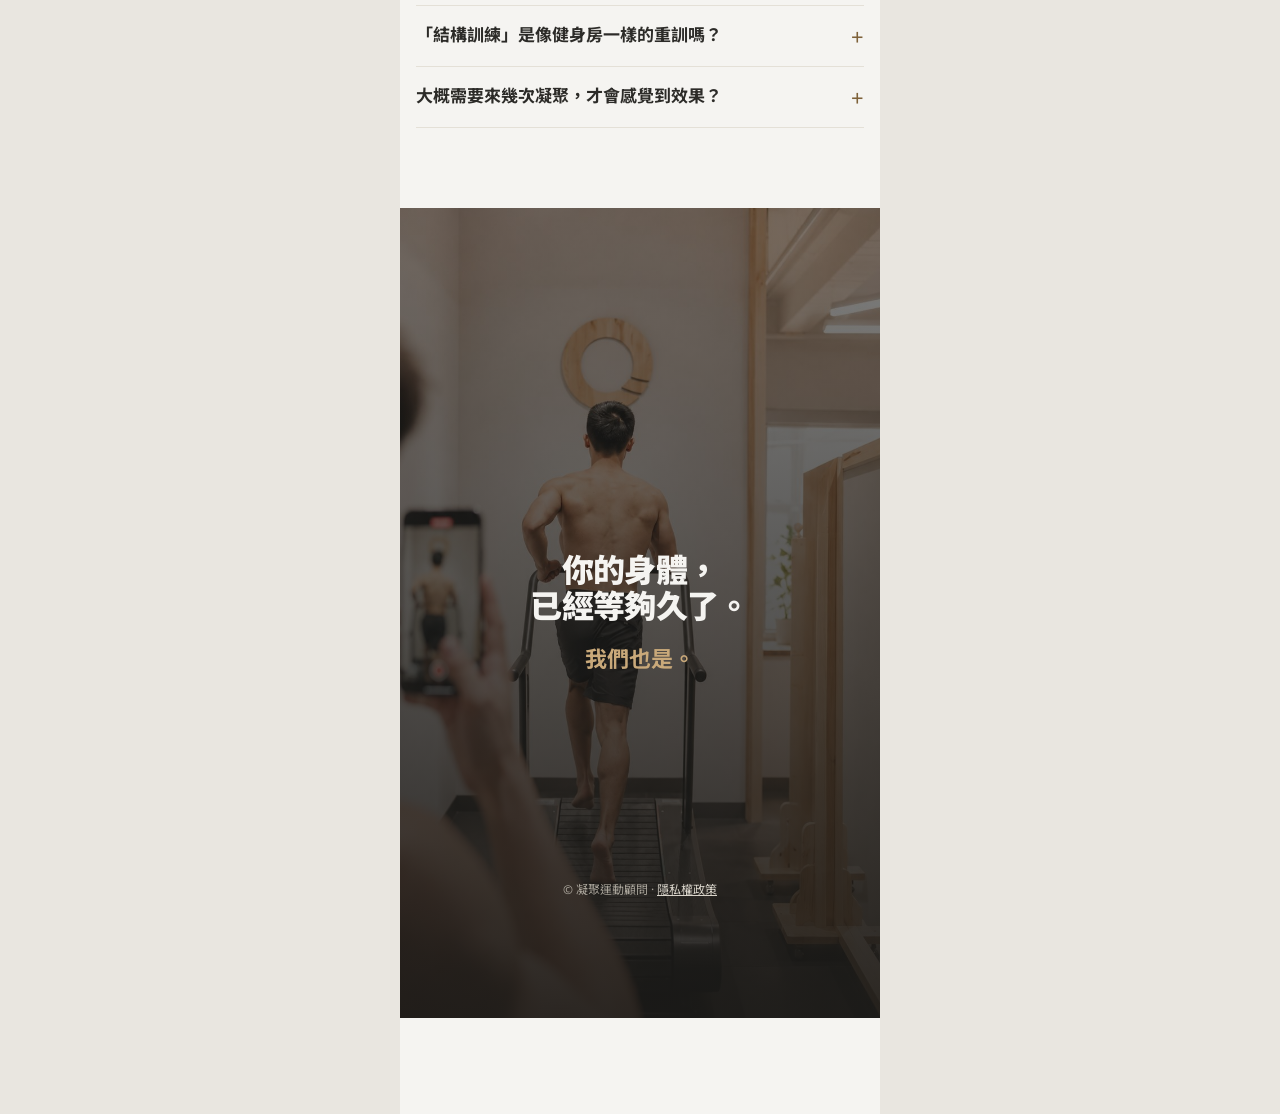
==== commit 8fa8b220: "Add athlete testimonials section (3 swipeable cards) Co-Authored-By: Claude Opus 5.5 <noreply@anthro" ====
--- a/site/index.html
+++ b/site/index.html
@@ -20,7 +20,7 @@
 <link rel="preconnect" href="https://fonts.gstatic.com" crossorigin>
 <link href="https://fonts.googleapis.com/css2?family=Noto+Sans:wght@400;700;900&family=Noto+Sans+TC:wght@400;700;900&display=swap" rel="stylesheet">
 <link rel="preload" as="image" href="assets/img/flow-2.jpg?v=5206227f" fetchpriority="high">
-<link rel="stylesheet" href="assets/site.css?v=3af395f8">
+<link rel="stylesheet" href="assets/site.css?v=38e3f722">
 <script>window.SITE={"ga4": "G-55G78H5BPG", "pixel": "800186701890749", "lineTag": "da896487-a669-425e-be02-3dc3afbd3638", "page": "one-on-one-zh", "booking": "https://liff.line.me/2001467446-KNVd49W2"};</script>
 <script async src="https://www.googletagmanager.com/gtag/js?id=G-55G78H5BPG"></script>
 <script src="assets/track.js?v=8aa7894e"></script>
@@ -181,6 +181,35 @@
     <a href="https://liff.line.me/2001467446-KNVd49W2" data-cta="price" style="display: flex; flex-direction: column; align-items: center; justify-content: center; height: 60px; margin-top: 24px; border-radius: 30px; background: #2F6B55; color: #F5F4F1"><span style="font-size: 16px; font-weight: 700">預約首次體驗</span><span style="font-size: 12px; color: #D6E4DC">線上選擇門市與時段</span></a>
     <div style="display: flex; justify-content: center; flex-wrap: wrap; gap: 4px 12px; margin-top: 12px; font-size: 13px; color: #5E5B55"><span>全程一對一</span><span aria-hidden="true">·</span><span>台北／板橋可選</span><span aria-hidden="true">·</span><span>免費改期</span></div>
   </section>
+  <section data-section="testimonials" style="padding: 80px 0 0">
+    <div style="padding: 0 16px"><div style="font-size: 12px; font-weight: 700; letter-spacing: 0.12em; color: #7E6139">他們怎麼說</div><h2 style="margin: 8px 0 0; font-size: 30px; font-weight: 900; line-height: 1.15; letter-spacing: -0.02em">國手與冠軍，<br>也交給凝聚。</h2></div>
+    <div class="voices" aria-label="選手推薦" style="display: flex; gap: 12px; margin-top: 24px; padding: 0 16px 4px; overflow-x: auto; scroll-snap-type: x mandatory; scroll-padding: 0 16px; -webkit-overflow-scrolling: touch">
+      <figure class="voice" style="flex: 0 0 82%; margin: 0; scroll-snap-align: start; border-radius: 24px; background: #FBFAF8; border: 1px solid #E4E0D7; overflow: hidden">
+        <img src="assets/img/voice-01.jpg?v=aeb78135" alt="潘子易" loading="lazy" style="display: block; width: 100%; aspect-ratio: 1 / 1; object-fit: cover">
+        <div style="padding: 20px 20px 22px">
+          <div aria-hidden="true" style="font-size: 48px; font-weight: 900; line-height: 0.6; height: 22px; color: #9C7A4B">“</div>
+          <blockquote style="margin: 6px 0 0; font-size: 20px; font-weight: 900; line-height: 1.45">修正髖關節緊繃，讓跑步不再是我的弱項</blockquote>
+          <figcaption style="margin-top: 14px; font-size: 13px; color: #5E5B55">亞運鐵人三項國手<b style="display: block; margin-top: 2px; font-size: 16px; color: #2C2B28">潘子易</b></figcaption>
+        </div>
+      </figure><figure class="voice" style="flex: 0 0 82%; margin: 0; scroll-snap-align: start; border-radius: 24px; background: #FBFAF8; border: 1px solid #E4E0D7; overflow: hidden">
+        <img src="assets/img/voice-02.jpg?v=dd633945" alt="江典祐" loading="lazy" style="display: block; width: 100%; aspect-ratio: 1 / 1; object-fit: cover">
+        <div style="padding: 20px 20px 22px">
+          <div aria-hidden="true" style="font-size: 48px; font-weight: 900; line-height: 0.6; height: 22px; color: #9C7A4B">“</div>
+          <blockquote style="margin: 6px 0 0; font-size: 20px; font-weight: 900; line-height: 1.45">跑動效率大幅提高，賽事尾段還能再追越</blockquote>
+          <figcaption style="margin-top: 14px; font-size: 13px; color: #5E5B55">亞運鐵人三項國手<b style="display: block; margin-top: 2px; font-size: 16px; color: #2C2B28">江典祐</b></figcaption>
+        </div>
+      </figure><figure class="voice" style="flex: 0 0 82%; margin: 0; scroll-snap-align: start; border-radius: 24px; background: #FBFAF8; border: 1px solid #E4E0D7; overflow: hidden">
+        <img src="assets/img/voice-03.jpg?v=1cec6aec" alt="楊博智" loading="lazy" style="display: block; width: 100%; aspect-ratio: 1 / 1; object-fit: cover">
+        <div style="padding: 20px 20px 22px">
+          <div aria-hidden="true" style="font-size: 48px; font-weight: 900; line-height: 0.6; height: 22px; color: #9C7A4B">“</div>
+          <blockquote style="margin: 6px 0 0; font-size: 20px; font-weight: 900; line-height: 1.45">凝聚的結構觀念，幫助我保持在最佳狀態</blockquote>
+          <figcaption style="margin-top: 14px; font-size: 13px; color: #5E5B55">CT226 男子總冠軍<b style="display: block; margin-top: 2px; font-size: 16px; color: #2C2B28">楊博智</b></figcaption>
+        </div>
+      </figure>
+      <div aria-hidden="true" style="flex: 0 0 4px"></div>
+    </div>
+    <div style="margin: 10px 16px 0; font-size: 12px; color: #8A857B">← 左右滑動看更多</div>
+  </section>
   
   <section data-section="stores" style="padding: 80px 16px 0">
     <div style="font-size: 12px; font-weight: 700; letter-spacing: 0.12em; text-transform: uppercase; color: #7E6139">門市</div>
--- a/site/assets/site.css
+++ b/site/assets/site.css
@@ -19,4 +19,7 @@
 .hero-slide.on{opacity:1;animation:heroZoom 7.4s ease-out forwards}
 .hero-slide.off{opacity:0;transform:scale(1)}
 @keyframes heroZoom{from{transform:scale(1.18)}to{transform:scale(1)}}
-@media (prefers-reduced-motion: reduce){.hero-slide,.hero-slide.on,.hero-slide.off{animation:none;transform:none}}
+/* reduced motion: keep the slow zoom-out but with a smaller range */
+@keyframes heroZoomSoft{from{transform:scale(1.08)}to{transform:scale(1)}}
+@media (prefers-reduced-motion: reduce){.hero-slide{transform:scale(1.08)}.hero-slide.on{animation:heroZoomSoft 7.4s ease-out forwards!important}}
+.voices{scrollbar-width:none}.voices::-webkit-scrollbar{display:none}
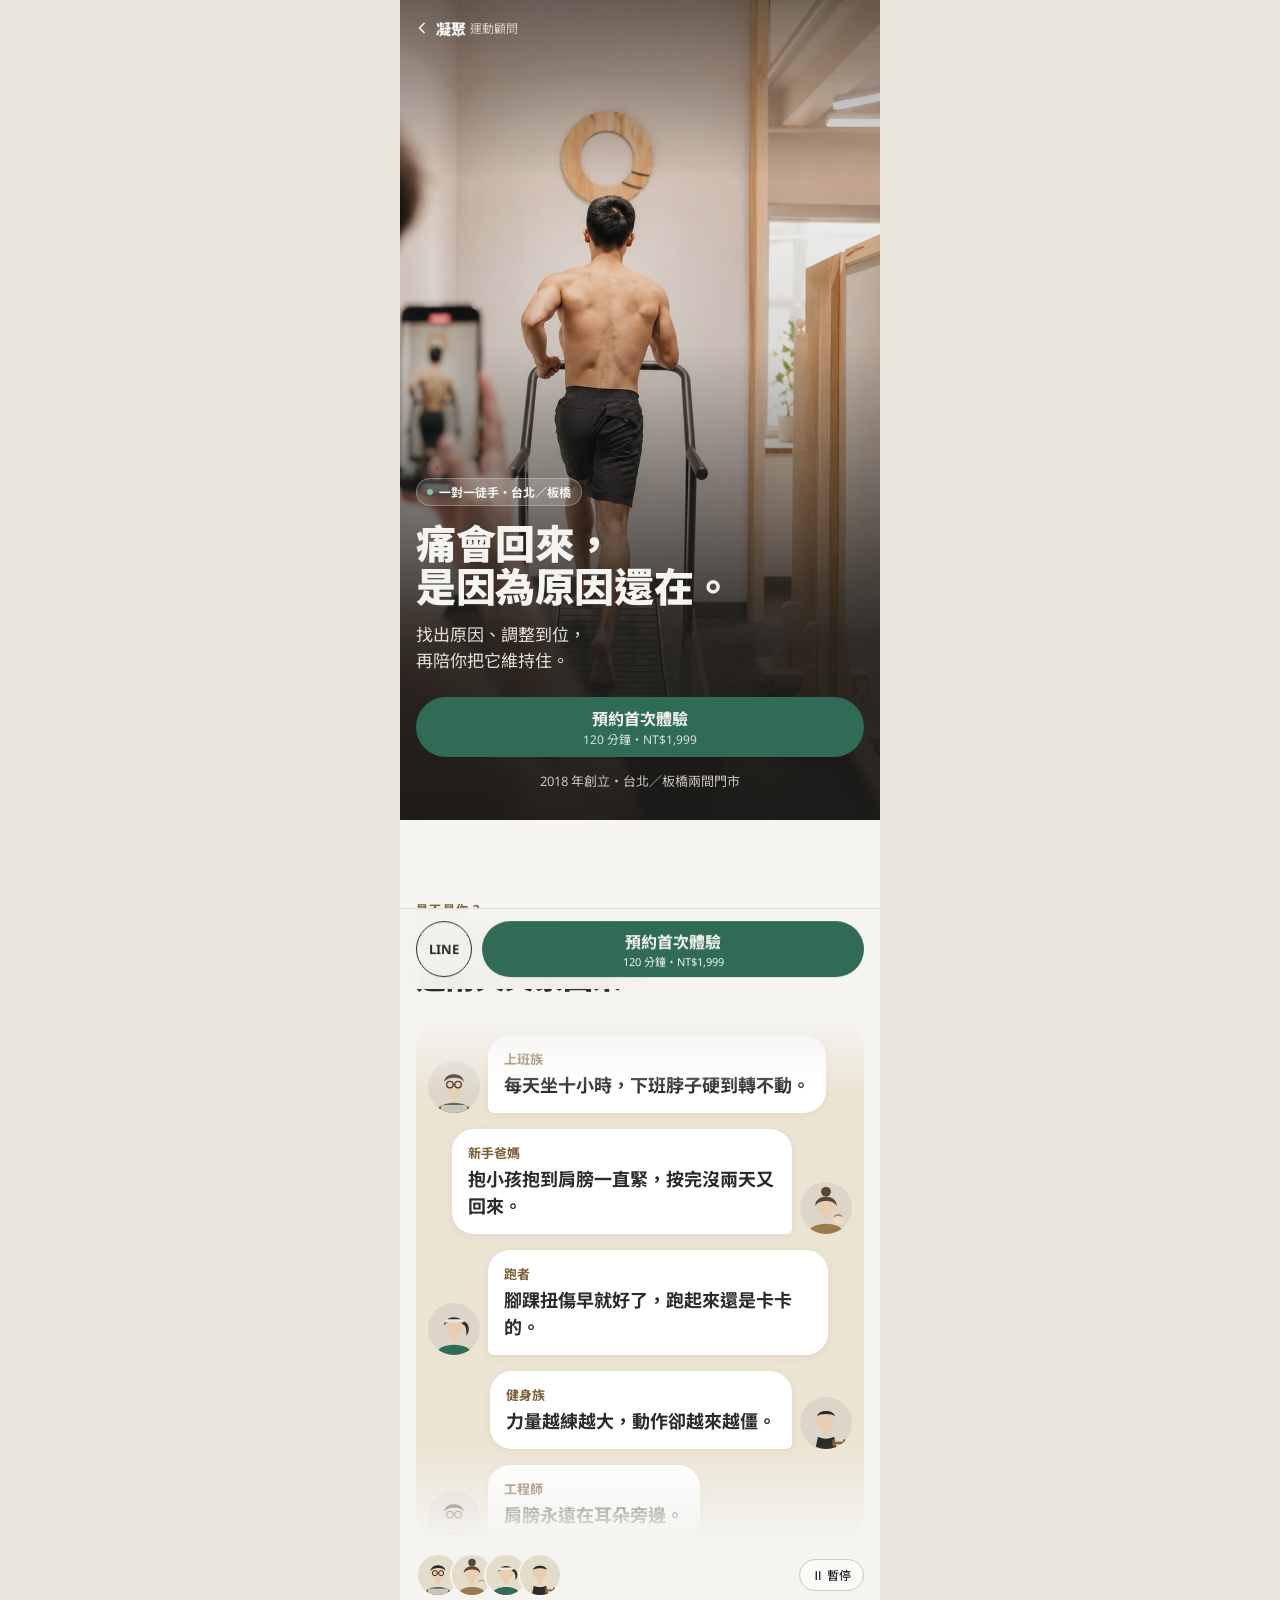
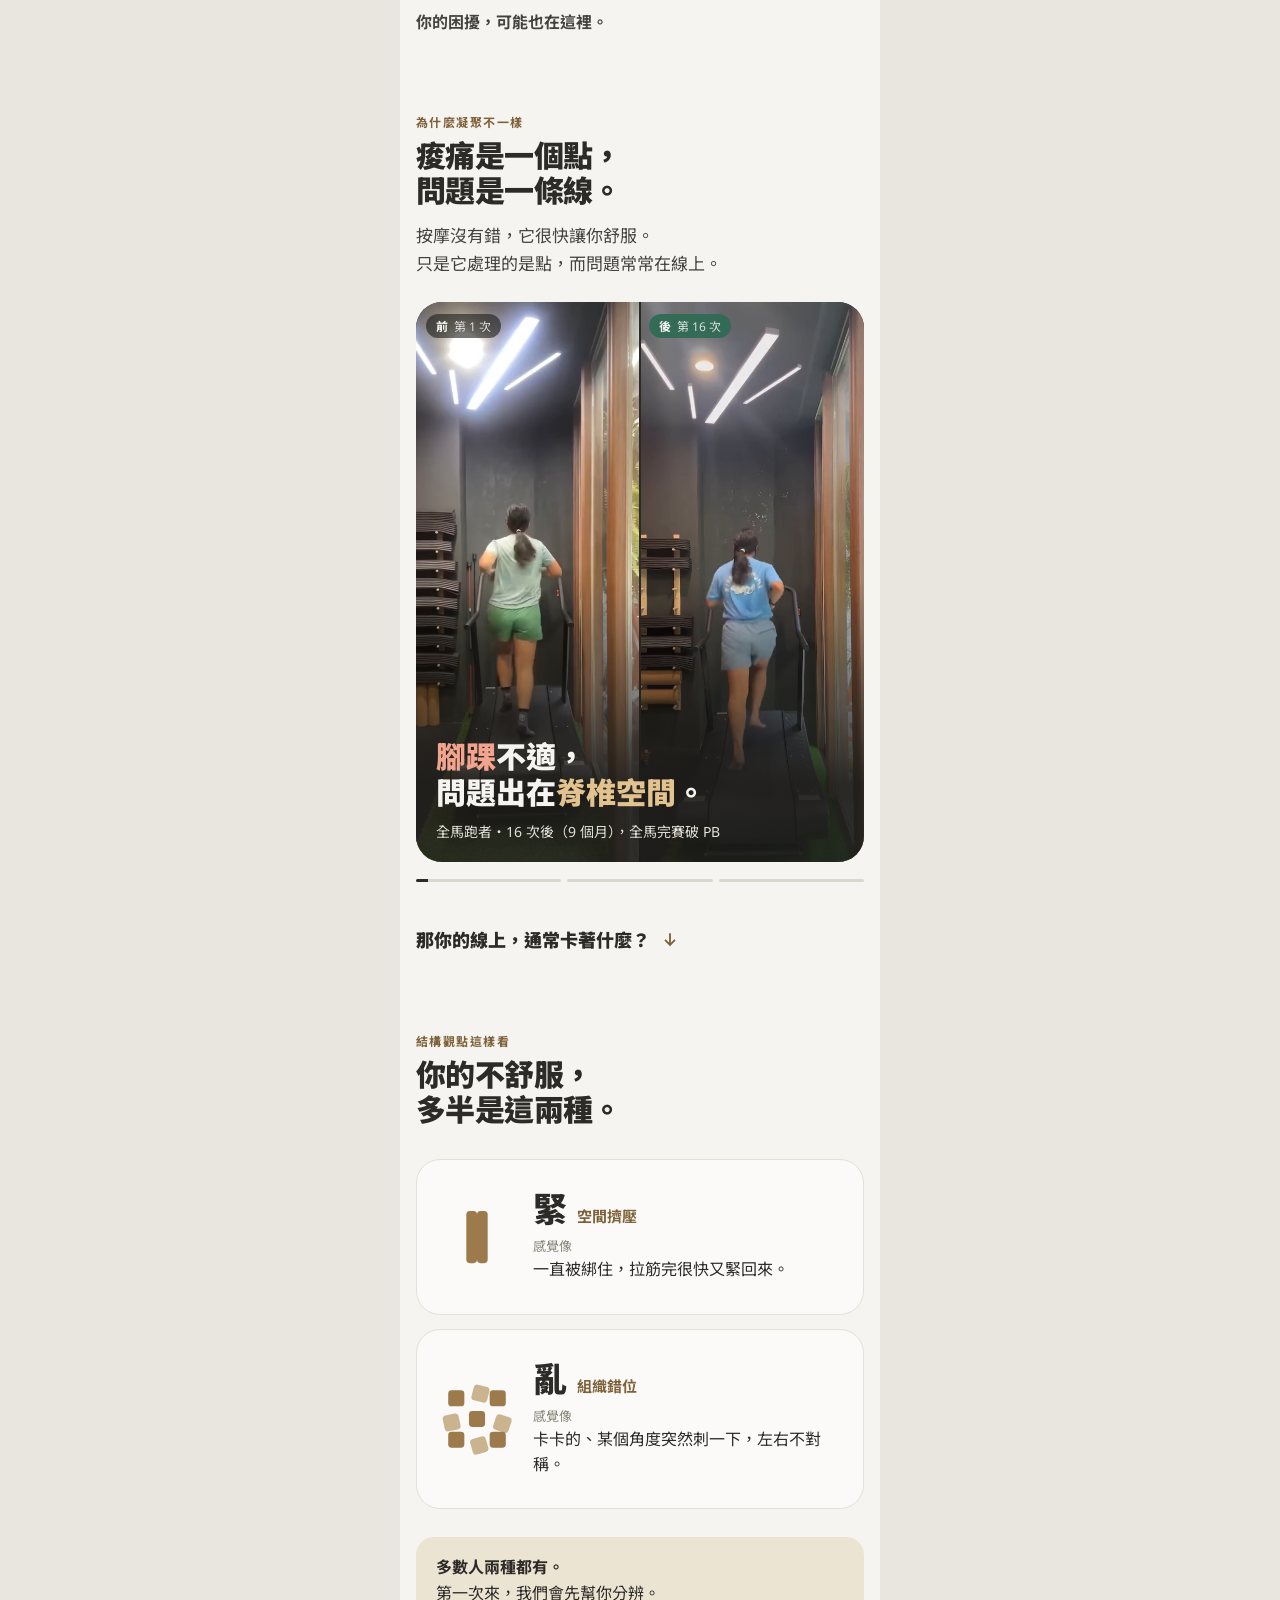
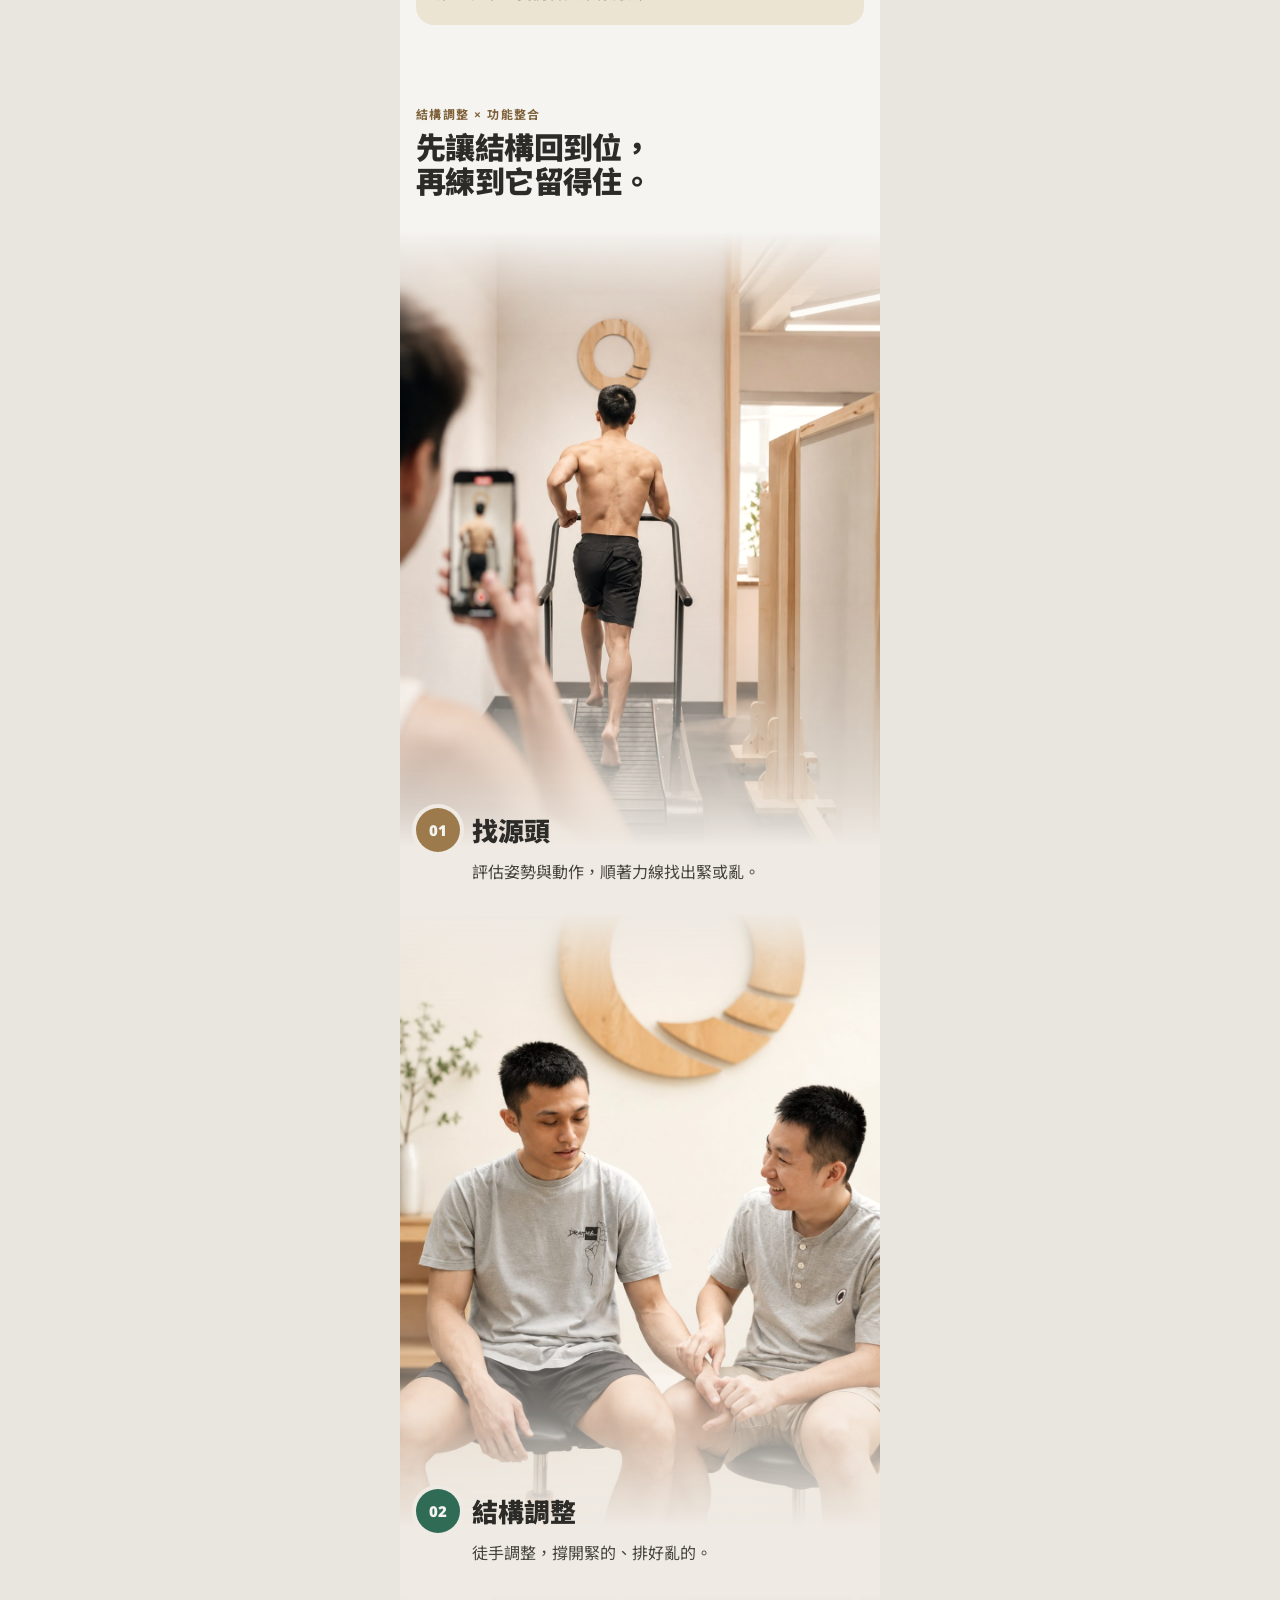
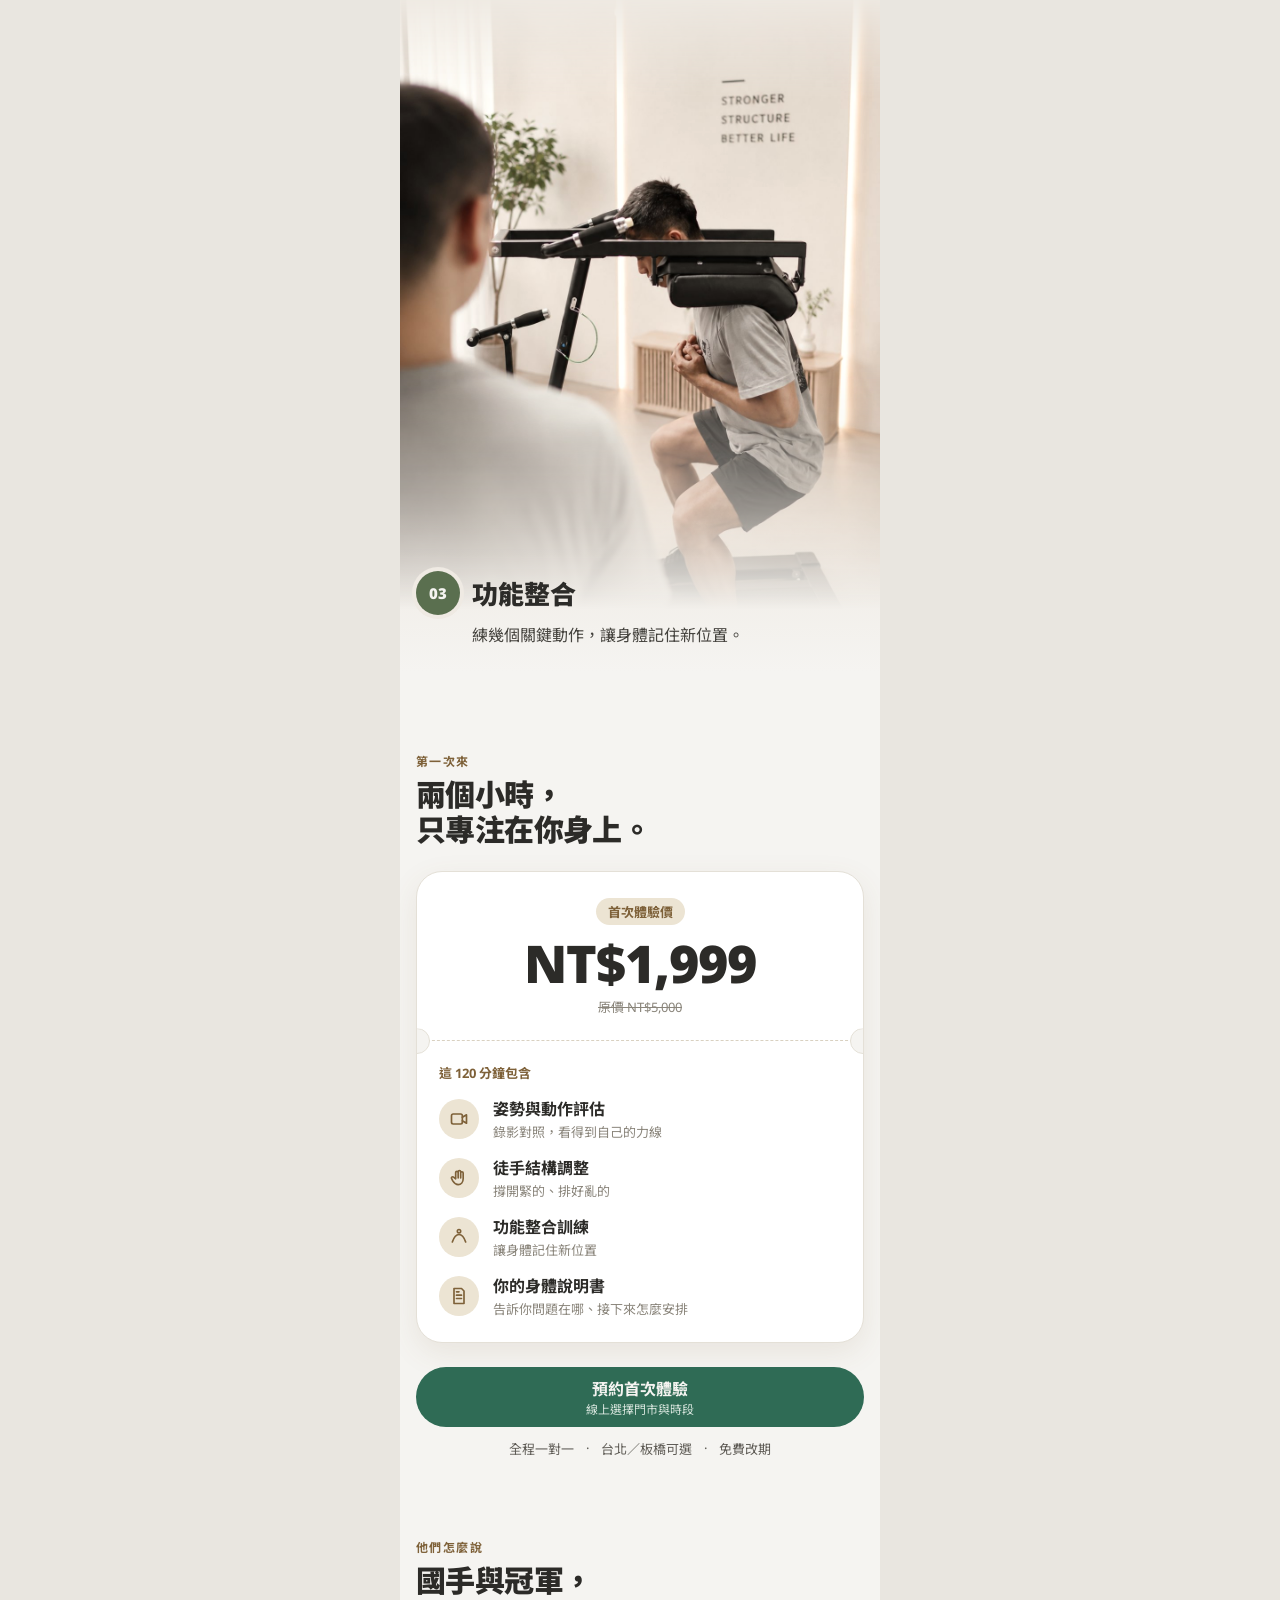
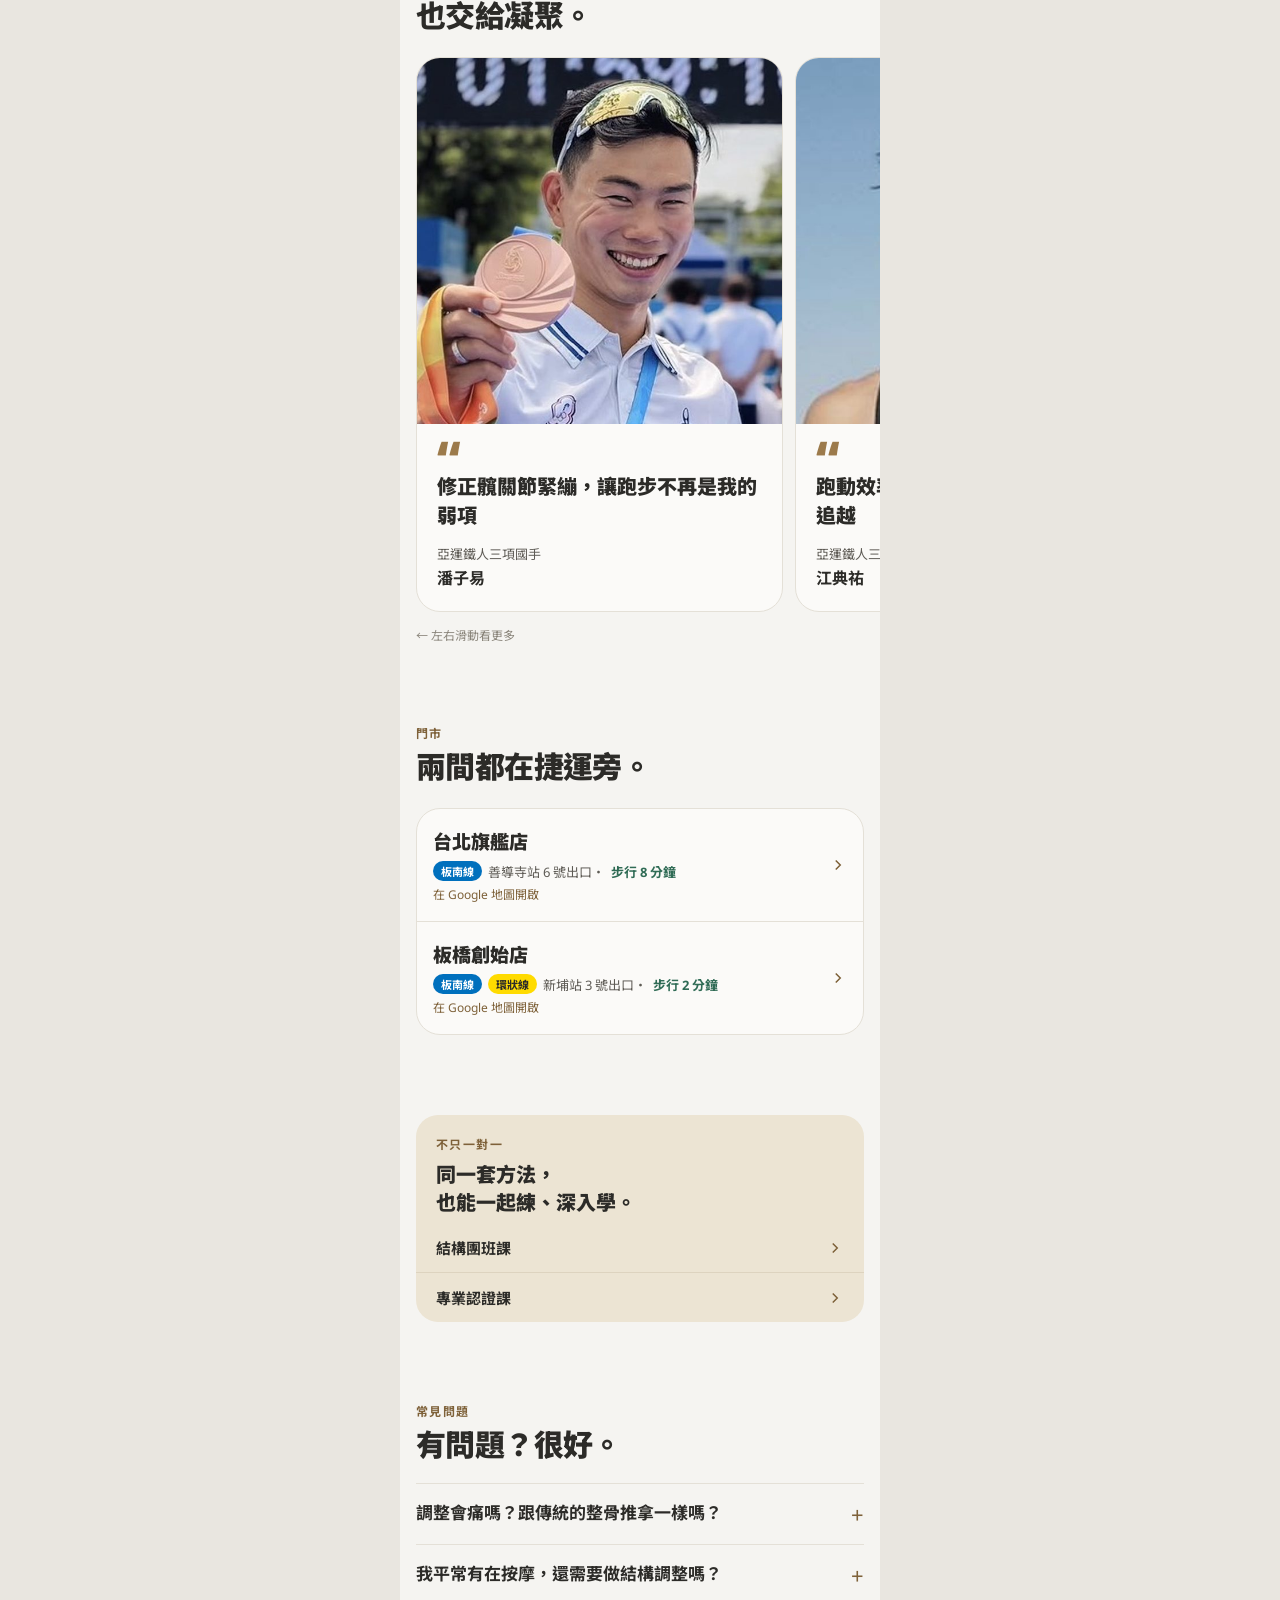
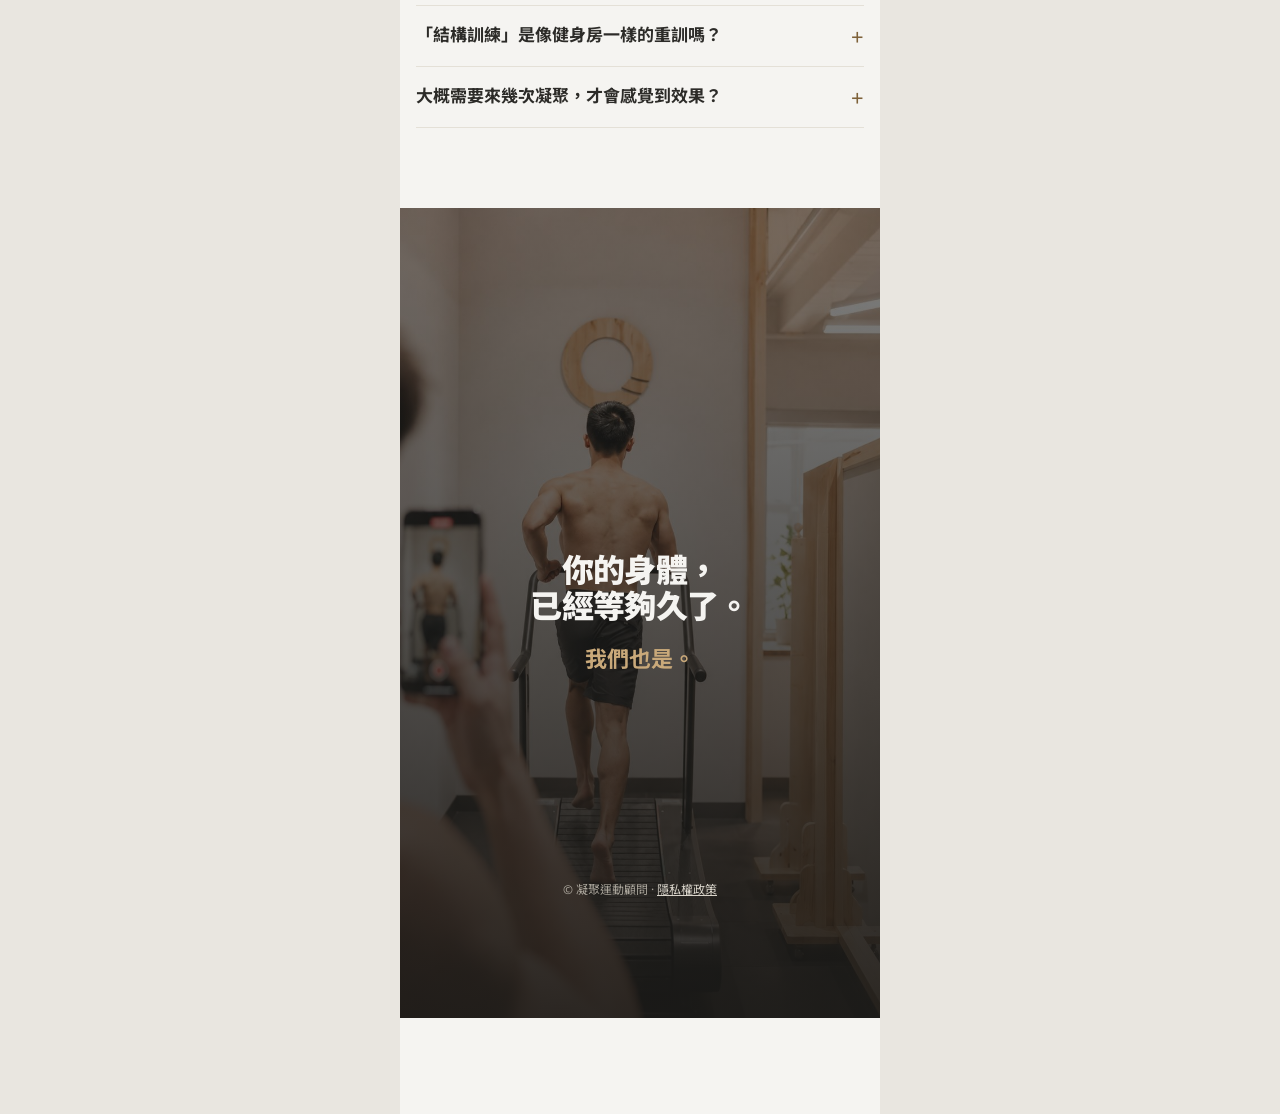
==== commit c0220847: "Pass GA4 client id (gcid) to LIFF for cross-page attribution Co-Authored-By: Claude Opus 5.5 <norepl" ====
--- a/site/index.html
+++ b/site/index.html
@@ -23,7 +23,7 @@
 <link rel="stylesheet" href="assets/site.css?v=38e3f722">
 <script>window.SITE={"ga4": "G-55G78H5BPG", "pixel": "800186701890749", "lineTag": "da896487-a669-425e-be02-3dc3afbd3638", "page": "one-on-one-zh", "booking": "https://liff.line.me/2001467446-KNVd49W2"};</script>
 <script async src="https://www.googletagmanager.com/gtag/js?id=G-55G78H5BPG"></script>
-<script src="assets/track.js?v=8aa7894e"></script>
+<script src="assets/track.js?v=adee3a88"></script>
 <script type="application/ld+json">{"@context": "https://schema.org", "@graph": [{"@type": "Organization", "@id": "#org", "name": "凝聚運動顧問", "alternateName": "Cohesion Sports Consulting", "foundingDate": "2018", "url": "https://start-landing.nameless-wood-bba1.workers.dev/"}, {"@type": "Service", "name": "一對一結構調整 × 功能整合", "provider": {"@id": "#org"}, "offers": {"@type": "Offer", "name": "首次體驗 120 分鐘", "price": "1999", "priceCurrency": "TWD"}}, {"@type": "SportsActivityLocation", "name": "凝聚運動顧問 台北旗艦店", "parentOrganization": {"@id": "#org"}, "hasMap": "https://maps.app.goo.gl/Krt4iJGSLNFcKaqJA", "address": {"@type": "PostalAddress", "addressLocality": "台北市", "addressCountry": "TW"}}, {"@type": "SportsActivityLocation", "name": "凝聚運動顧問 板橋創始店", "parentOrganization": {"@id": "#org"}, "hasMap": "https://maps.app.goo.gl/pUZz4HPXpt5n4fYy9", "address": {"@type": "PostalAddress", "addressLocality": "新北市板橋區", "addressCountry": "TW"}}, {"@type": "FAQPage", "mainEntity": [{"@type": "Question", "name": "調整會痛嗎？跟傳統的整骨推拿一樣嗎？", "acceptedAnswer": {"@type": "Answer", "text": "怕痛也能安心體驗！凝聚的結構調整採用柔性手法結合運動科學實證方法論，不僅安全有效，而且溫和放鬆。結構思維，是順應身體自然排列用不激起本體防衛的漸進方式為身體結構撐開空間、乖乖歸位。"}}, {"@type": "Question", "name": "我平常有在按摩，還需要做結構調整嗎？", "acceptedAnswer": {"@type": "Answer", "text": "這取決於你的需求。如果只是想「短暫放鬆」疲勞自己滾滾筒或一般按摩就足夠。但如果「同一處總是反覆痠痛」那代表骨架結構或發力已經歪了。讓凝聚從結構幫您找出根本原因打破反覆緊繃的惡性循環。"}}, {"@type": "Question", "name": "「結構訓練」是像健身房一樣的重訓嗎？", "acceptedAnswer": {"@type": "Answer", "text": "跟重訓完全不一樣！當身體結構調整歸位後如果不改變過往錯誤的動作慣性剛理順的骨架很快又會被拉歪。透過精準的「結構功能整合訓練」引導腦神經系統重新學習發力。這不是為了練壯而是為了喚醒沉睡的肌肉讓身體記住新的、正確的使用軌跡！"}}, {"@type": "Question", "name": "大概需要來幾次凝聚，才會感覺到效果？", "acceptedAnswer": {"@type": "Answer", "text": "第一次，就有感輕盈！大多數人「第一次」體驗後就能感受變輕盈、更靈活！若要改變長年問題——建議初期安排每週一次調整最快一個月就能有感好轉。體驗後，訓練師會協助評估你的身體狀況與運動目標規劃最適合的專屬週期計劃。"}}]}]}</script>
 <style>
 body{margin:0}
@@ -262,7 +262,7 @@
     <a href="https://liff.line.me/2001467446-KNVd49W2" data-cta="sticky" style="flex: 1; display: flex; flex-direction: column; align-items: center; justify-content: center; height: 56px; border-radius: 28px; background: #2F6B55; color: #F5F4F1"><span style="font-size: 16px; font-weight: 700">預約首次體驗</span><span style="font-size: 11px">120 分鐘・NT$1,999</span></a>
   </div>
 </div>
-<script src="assets/app.js?v=d6f12f8c" defer></script>
+<script src="assets/app.js?v=9d482cf4" defer></script>
 </body>
 </html>
 
